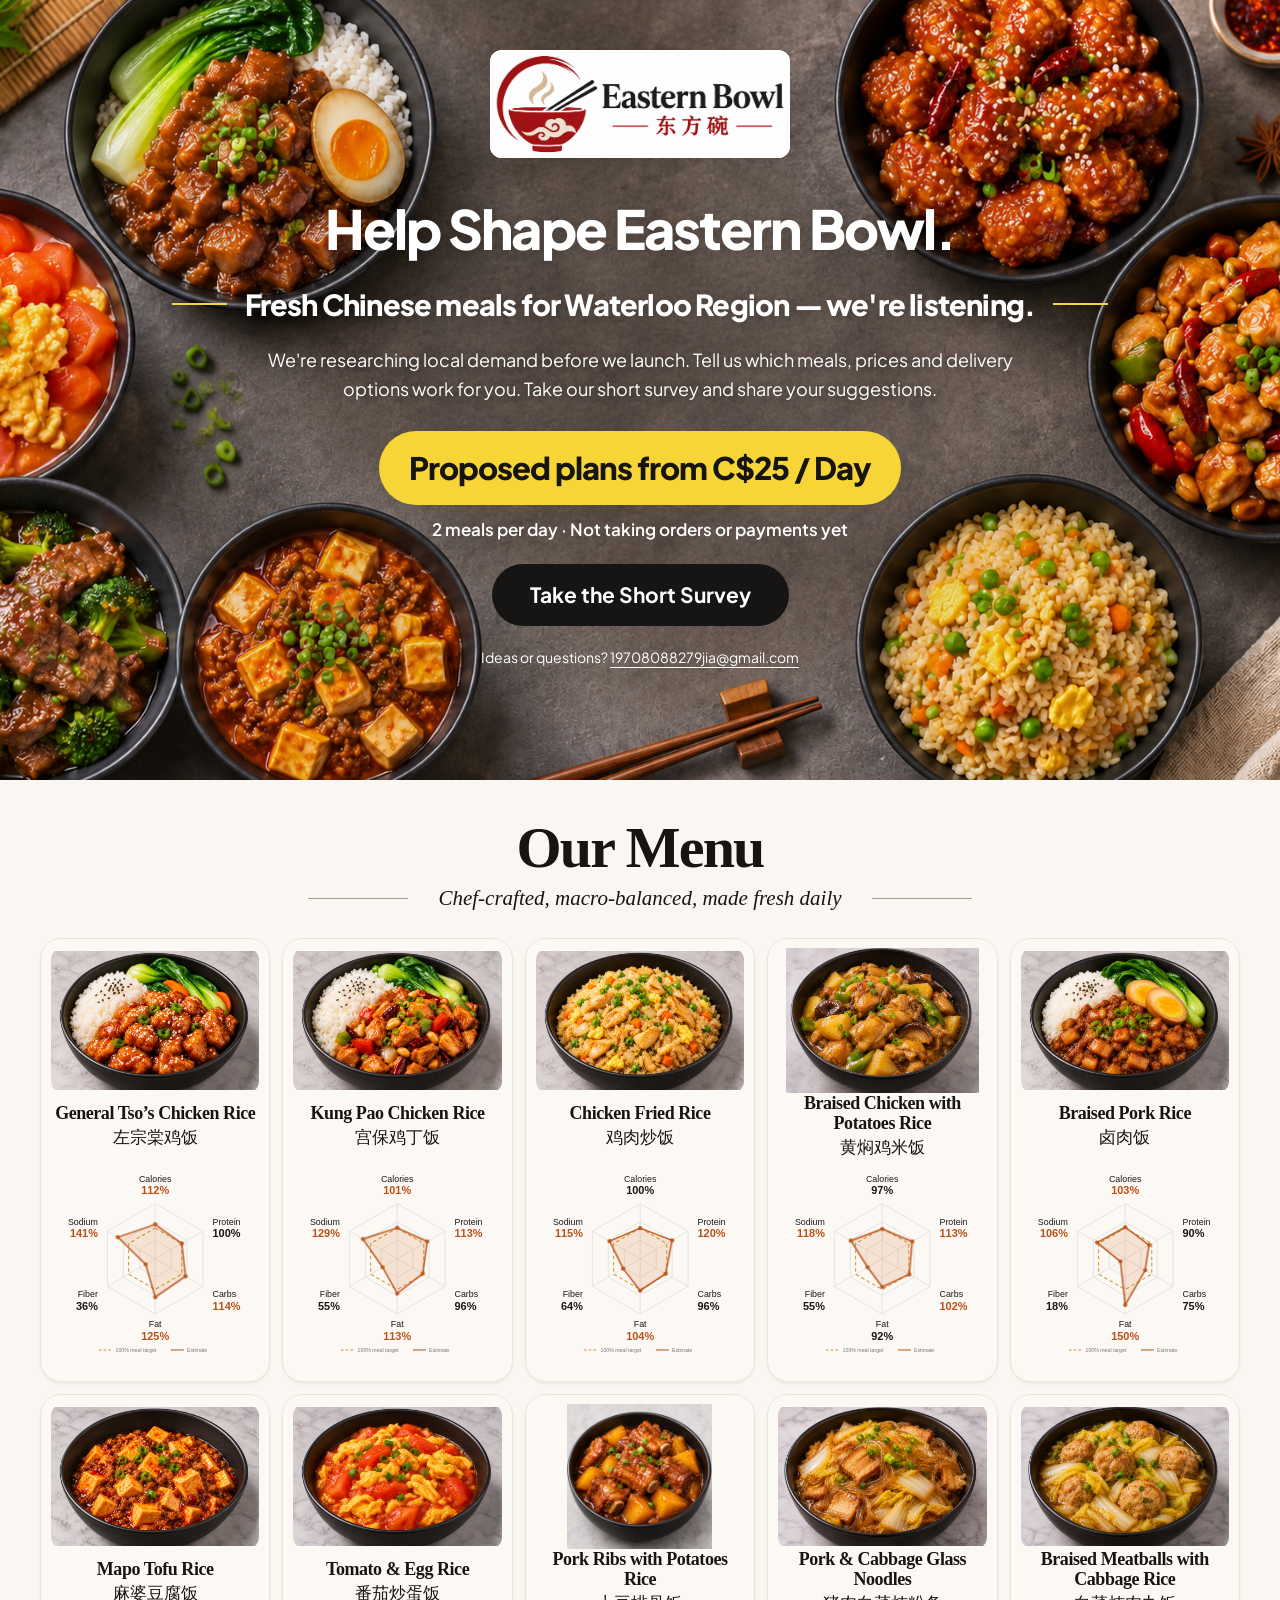
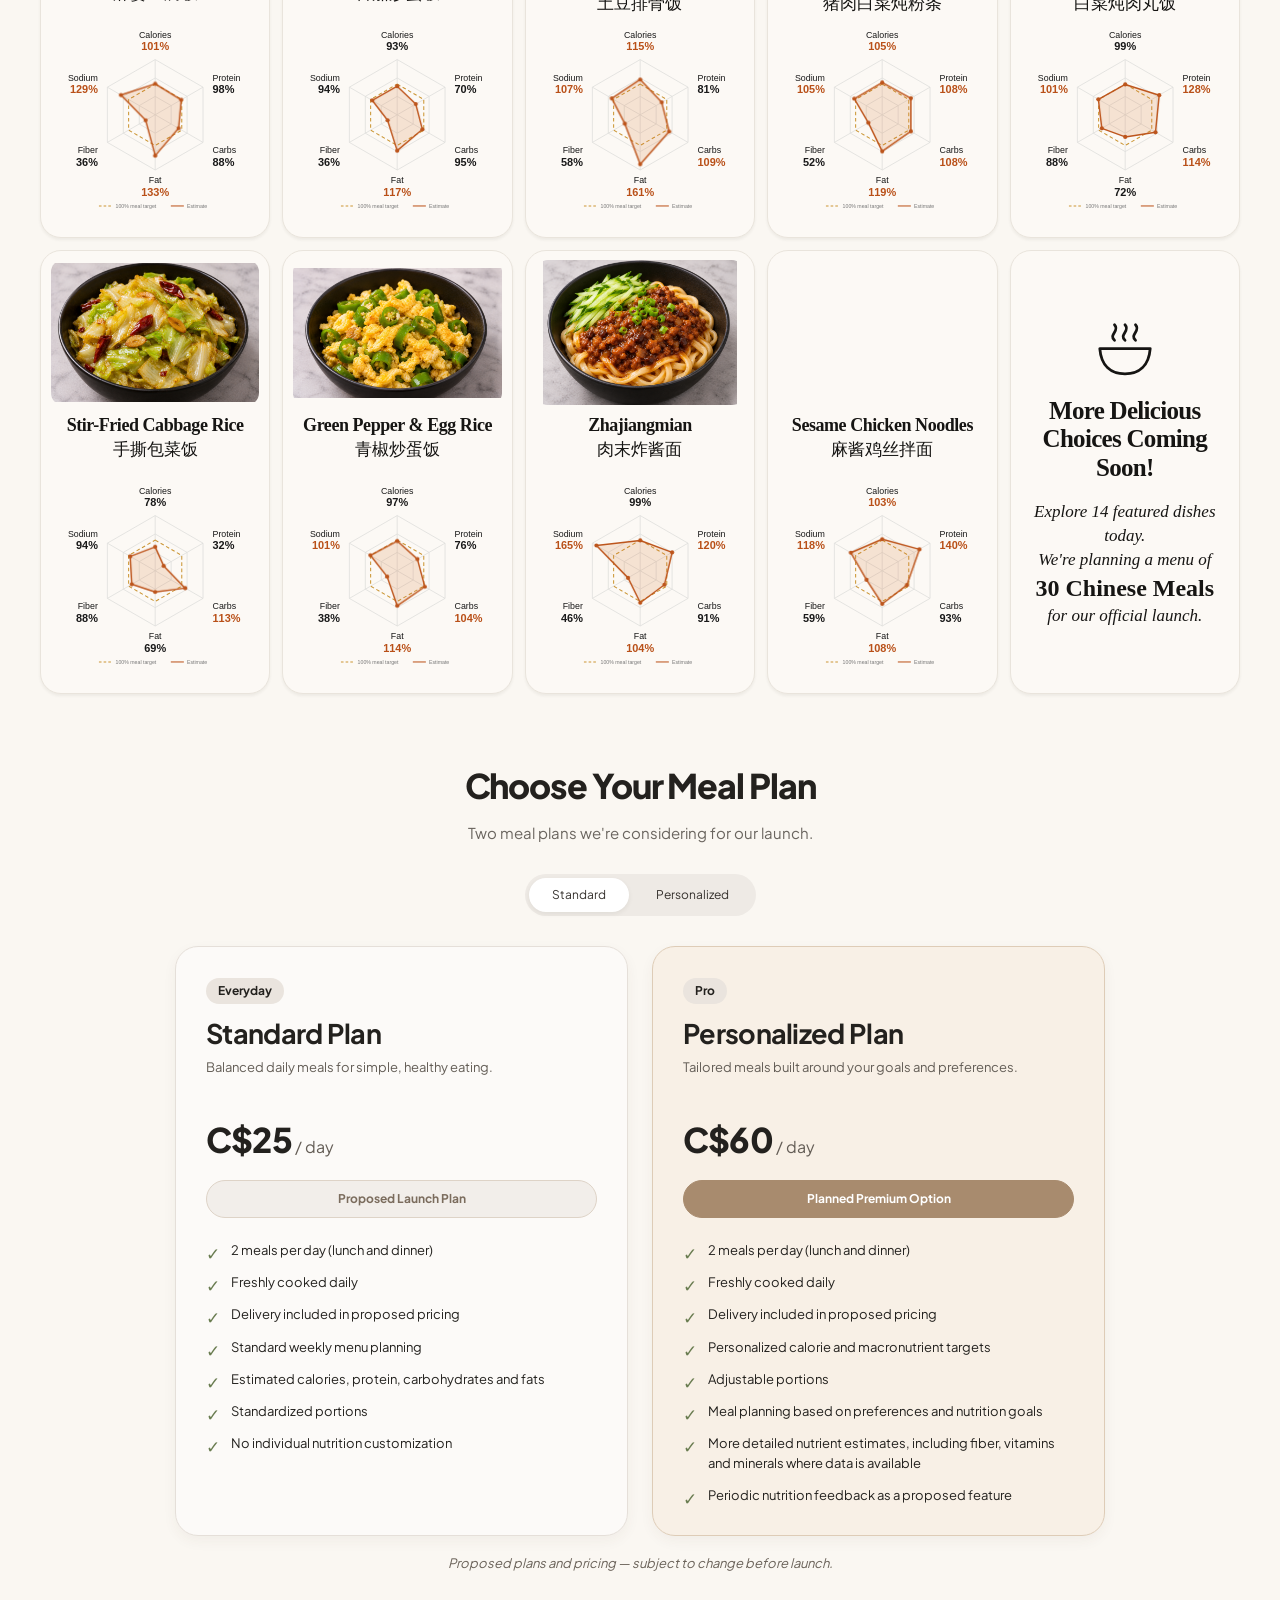
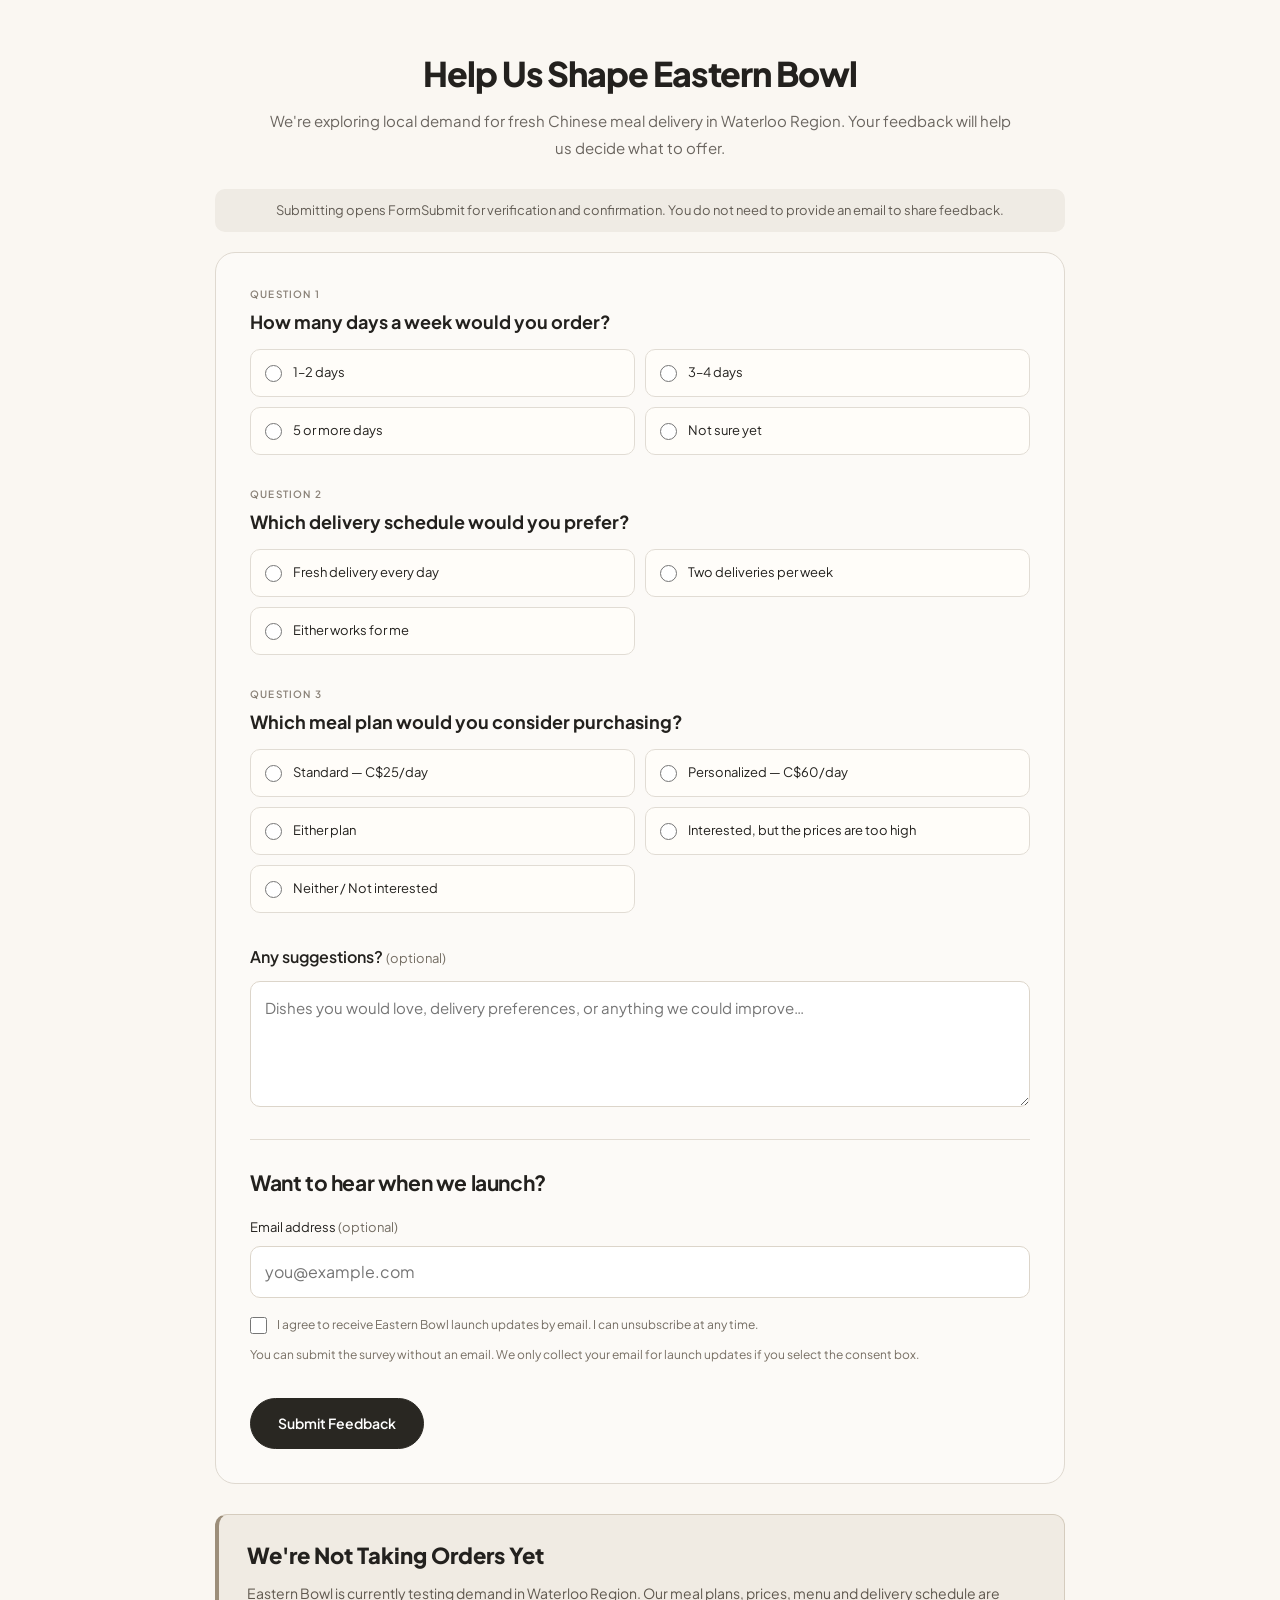
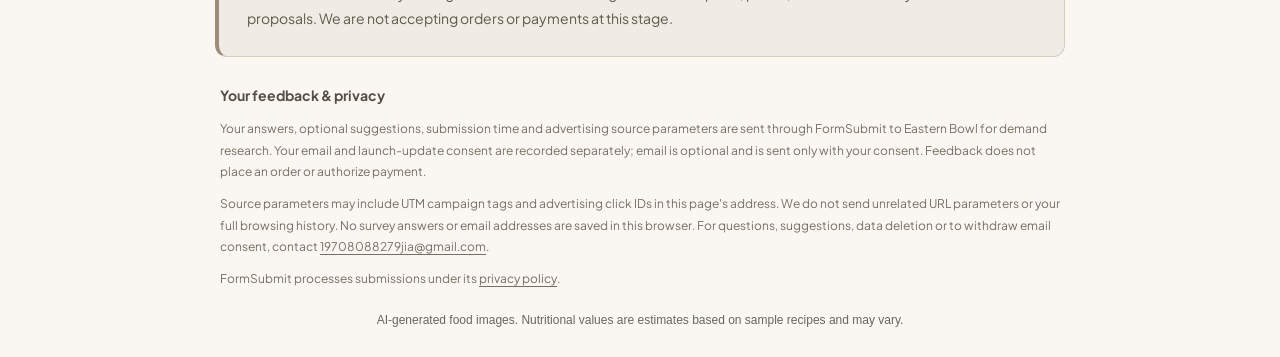
==== index.html @ ab541227 "Publish Eastern Bowl market research website" ====
<!doctype html>
<html lang="en"><head><meta charset="UTF-8"><meta name="viewport" content="width=device-width,initial-scale=1"><meta name="theme-color" content="#faf7f2"><meta name="description" content="Explore 14 Eastern Bowl Chinese dishes with original six-dimensional nutrition charts."><title>Our Menu | Eastern Bowl 东方碗</title><link rel="stylesheet" href="styles.css"><link rel="stylesheet" href="menu-page.css"><link rel="stylesheet" href="hero-menu.css"><script src="site-config.js" defer></script><script src="hero-menu.js" defer></script><script src="menu-page.js" defer></script><link rel="stylesheet" href="launch-survey.css"><script src="feedback-config.js" defer></script><script src="launch-survey.js" defer></script></head>
<body><section class="hero" id="home"><img id="hero-photo" class="hero-photo" src="assets/reference/eastern-bowl-hero.png" alt="Chinese dishes arranged around a stone tabletop" fetchpriority="high"><div class="hero-shade"></div><div class="hero-content"><div class="hero-logo"><img data-logo src="assets/reference/eastern-bowl-logo-original.png" alt="Eastern Bowl · 东方碗"></div><h1 data-hero-copy="title">Help Shape Eastern Bowl.</h1><p class="hero-subtitle" data-hero-copy="subtitle">Fresh Chinese meals for Waterloo Region — we're listening.</p><p class="hero-description" data-hero-copy="description">We're researching local demand before we launch. Tell us which meals, prices and delivery options work for you. Take our short survey and share your suggestions.</p><div class="hero-offer"><p class="hero-price" data-hero-copy="price">Proposed plans from C$25 / Day</p><p class="hero-delivery" data-hero-copy="delivery">2 meals per day · Not taking orders or payments yet</p></div><button class="button hero-button" type="button" id="join-waitlist" data-hero-copy="cta">Take the Short Survey</button><p class="hero-contact">Ideas or questions? <a href="mailto:19708088279jia@gmail.com">19708088279jia@gmail.com</a></p></div></section><main class="menu-page" id="menu"><header class="menu-heading"><h1>Our Menu</h1><p><span>Chef-crafted, macro-balanced, made fresh daily</span></p></header><section class="dish-grid" aria-label="Eastern Bowl featured dishes">
<article class="dish-card" aria-labelledby="dish-01" data-dish="01">
 <div class="food-frame"><img class="food-image" src="assets/menu/01/food.png" width="1536" height="1024" alt="左宗棠鸡饭 / General Tso’s Chicken Rice" decoding="async"></div>
 <header class="dish-title"><h2 id="dish-01">General Tso’s Chicken Rice</h2><p lang="zh-CN">左宗棠鸡饭</p></header>
 <a class="radar-frame" href="assets/menu/01/radar.png" target="_blank" rel="noopener" aria-label="View full-size nutrition chart for General Tso’s Chicken Rice"><svg class="nutrition-radar" viewBox="0 0 400 350" role="img" aria-labelledby="radar-title-01" data-values="112,100,114,125,36,141"><title id="radar-title-01">General Tso’s Chicken Rice: Calories 112%, Protein 100%, Carbs 114%, Fat 125%, Fiber 36%, Sodium 141%. Percent of single-meal target; outer grid 180%. Sodium target is an upper limit. Open original PNG for source details.</title><g class="radar-grid" fill="none" stroke="#dededc" stroke-width="1.5"><polygon points="200.000,129.667 230.600,147.333 230.600,182.667 200.000,200.333 169.400,182.667 169.400,147.333"/><polygon points="200.000,94.333 261.199,129.667 261.199,200.333 200.000,235.667 138.801,200.333 138.801,129.667"/><polygon points="200.000,59.000 291.799,112.000 291.799,218.000 200.000,271.000 108.201,218.000 108.201,112.000"/><path d="M 200 165 L 200.000 59.000"/><path d="M 200 165 L 291.799 112.000"/><path d="M 200 165 L 291.799 218.000"/><path d="M 200 165 L 200.000 271.000"/><path d="M 200 165 L 108.201 218.000"/><path d="M 200 165 L 108.201 112.000"/></g><polygon class="radar-target" points="200.000,106.111 250.999,135.556 250.999,194.444 200.000,223.889 149.001,194.444 149.001,135.556" fill="none" stroke="#cb9635" stroke-width="2" stroke-dasharray="7 5"/><g class="radar-data"><polygon points="200.000,99.044 250.999,135.556 258.139,198.567 200.000,238.611 181.640,175.600 128.091,123.483" fill="#d77b39" fill-opacity=".18" stroke="#bd551c" stroke-width="2.8" stroke-linejoin="round"/><circle cx="200.000" cy="99.044" r="4" fill="#bd551c"/><circle cx="250.999" cy="135.556" r="4" fill="#bd551c"/><circle cx="258.139" cy="198.567" r="4" fill="#bd551c"/><circle cx="200.000" cy="238.611" r="4" fill="#bd551c"/><circle cx="181.640" cy="175.600" r="4" fill="#bd551c"/><circle cx="128.091" cy="123.483" r="4" fill="#bd551c"/></g><g class="radar-labels" fill="#191919" font-family="Arial,sans-serif"><text x="200" y="17" text-anchor="middle" font-size="17">Calories</text><text x="200" y="41" text-anchor="middle" font-size="21" font-weight="700" fill="#b95018">112%</text><text x="310" y="100" text-anchor="start" font-size="17">Protein</text><text x="310" y="124" text-anchor="start" font-size="21" font-weight="700" fill="#191919">100%</text><text x="310" y="239" text-anchor="start" font-size="17">Carbs</text><text x="310" y="263" text-anchor="start" font-size="21" font-weight="700" fill="#b95018">114%</text><text x="200" y="296" text-anchor="middle" font-size="17">Fat</text><text x="200" y="320" text-anchor="middle" font-size="21" font-weight="700" fill="#b95018">125%</text><text x="90" y="239" text-anchor="end" font-size="17">Fiber</text><text x="90" y="263" text-anchor="end" font-size="21" font-weight="700" fill="#191919">36%</text><text x="90" y="100" text-anchor="end" font-size="17">Sodium</text><text x="90" y="124" text-anchor="end" font-size="21" font-weight="700" fill="#b95018">141%</text></g><g class="radar-legend" font-family="Arial,sans-serif" font-size="10" fill="#777"><path d="M 92 340 H 118" stroke="#cb9635" stroke-width="2" stroke-dasharray="5 4"/><text x="124" y="343">100% meal target</text><path d="M 230 340 H 255" stroke="#bd551c" stroke-width="2"/><text x="261" y="343">Estimate</text></g></svg></a>
</article>
<article class="dish-card" aria-labelledby="dish-02" data-dish="02">
 <div class="food-frame"><img class="food-image" src="assets/menu/02/food.png" width="1536" height="1024" alt="宫保鸡丁饭 / Kung Pao Chicken Rice" decoding="async"></div>
 <header class="dish-title"><h2 id="dish-02">Kung Pao Chicken Rice</h2><p lang="zh-CN">宫保鸡丁饭</p></header>
 <a class="radar-frame" href="assets/menu/02/radar.png" target="_blank" rel="noopener" aria-label="View full-size nutrition chart for Kung Pao Chicken Rice"><svg class="nutrition-radar" viewBox="0 0 400 350" role="img" aria-labelledby="radar-title-02" data-values="101,113,96,113,55,129"><title id="radar-title-02">Kung Pao Chicken Rice: Calories 101%, Protein 113%, Carbs 96%, Fat 113%, Fiber 55%, Sodium 129%. Percent of single-meal target; outer grid 180%. Sodium target is an upper limit. Open original PNG for source details.</title><g class="radar-grid" fill="none" stroke="#dededc" stroke-width="1.5"><polygon points="200.000,129.667 230.600,147.333 230.600,182.667 200.000,200.333 169.400,182.667 169.400,147.333"/><polygon points="200.000,94.333 261.199,129.667 261.199,200.333 200.000,235.667 138.801,200.333 138.801,129.667"/><polygon points="200.000,59.000 291.799,112.000 291.799,218.000 200.000,271.000 108.201,218.000 108.201,112.000"/><path d="M 200 165 L 200.000 59.000"/><path d="M 200 165 L 291.799 112.000"/><path d="M 200 165 L 291.799 218.000"/><path d="M 200 165 L 200.000 271.000"/><path d="M 200 165 L 108.201 218.000"/><path d="M 200 165 L 108.201 112.000"/></g><polygon class="radar-target" points="200.000,106.111 250.999,135.556 250.999,194.444 200.000,223.889 149.001,194.444 149.001,135.556" fill="none" stroke="#cb9635" stroke-width="2" stroke-dasharray="7 5"/><g class="radar-data"><polygon points="200.000,105.522 257.629,131.728 248.959,193.267 200.000,231.544 171.950,181.194 134.211,127.017" fill="#d77b39" fill-opacity=".18" stroke="#bd551c" stroke-width="2.8" stroke-linejoin="round"/><circle cx="200.000" cy="105.522" r="4" fill="#bd551c"/><circle cx="257.629" cy="131.728" r="4" fill="#bd551c"/><circle cx="248.959" cy="193.267" r="4" fill="#bd551c"/><circle cx="200.000" cy="231.544" r="4" fill="#bd551c"/><circle cx="171.950" cy="181.194" r="4" fill="#bd551c"/><circle cx="134.211" cy="127.017" r="4" fill="#bd551c"/></g><g class="radar-labels" fill="#191919" font-family="Arial,sans-serif"><text x="200" y="17" text-anchor="middle" font-size="17">Calories</text><text x="200" y="41" text-anchor="middle" font-size="21" font-weight="700" fill="#b95018">101%</text><text x="310" y="100" text-anchor="start" font-size="17">Protein</text><text x="310" y="124" text-anchor="start" font-size="21" font-weight="700" fill="#b95018">113%</text><text x="310" y="239" text-anchor="start" font-size="17">Carbs</text><text x="310" y="263" text-anchor="start" font-size="21" font-weight="700" fill="#191919">96%</text><text x="200" y="296" text-anchor="middle" font-size="17">Fat</text><text x="200" y="320" text-anchor="middle" font-size="21" font-weight="700" fill="#b95018">113%</text><text x="90" y="239" text-anchor="end" font-size="17">Fiber</text><text x="90" y="263" text-anchor="end" font-size="21" font-weight="700" fill="#191919">55%</text><text x="90" y="100" text-anchor="end" font-size="17">Sodium</text><text x="90" y="124" text-anchor="end" font-size="21" font-weight="700" fill="#b95018">129%</text></g><g class="radar-legend" font-family="Arial,sans-serif" font-size="10" fill="#777"><path d="M 92 340 H 118" stroke="#cb9635" stroke-width="2" stroke-dasharray="5 4"/><text x="124" y="343">100% meal target</text><path d="M 230 340 H 255" stroke="#bd551c" stroke-width="2"/><text x="261" y="343">Estimate</text></g></svg></a>
</article>
<article class="dish-card" aria-labelledby="dish-03" data-dish="03">
 <div class="food-frame"><img class="food-image" src="assets/menu/03/food.png" width="1536" height="1024" alt="鸡肉炒饭 / Chicken Fried Rice" decoding="async"></div>
 <header class="dish-title"><h2 id="dish-03">Chicken Fried Rice</h2><p lang="zh-CN">鸡肉炒饭</p></header>
 <a class="radar-frame" href="assets/menu/03/radar.png" target="_blank" rel="noopener" aria-label="View full-size nutrition chart for Chicken Fried Rice"><svg class="nutrition-radar" viewBox="0 0 400 350" role="img" aria-labelledby="radar-title-03" data-values="100,120,96,104,64,115"><title id="radar-title-03">Chicken Fried Rice: Calories 100%, Protein 120%, Carbs 96%, Fat 104%, Fiber 64%, Sodium 115%. Percent of single-meal target; outer grid 180%. Sodium target is an upper limit. Open original PNG for source details.</title><g class="radar-grid" fill="none" stroke="#dededc" stroke-width="1.5"><polygon points="200.000,129.667 230.600,147.333 230.600,182.667 200.000,200.333 169.400,182.667 169.400,147.333"/><polygon points="200.000,94.333 261.199,129.667 261.199,200.333 200.000,235.667 138.801,200.333 138.801,129.667"/><polygon points="200.000,59.000 291.799,112.000 291.799,218.000 200.000,271.000 108.201,218.000 108.201,112.000"/><path d="M 200 165 L 200.000 59.000"/><path d="M 200 165 L 291.799 112.000"/><path d="M 200 165 L 291.799 218.000"/><path d="M 200 165 L 200.000 271.000"/><path d="M 200 165 L 108.201 218.000"/><path d="M 200 165 L 108.201 112.000"/></g><polygon class="radar-target" points="200.000,106.111 250.999,135.556 250.999,194.444 200.000,223.889 149.001,194.444 149.001,135.556" fill="none" stroke="#cb9635" stroke-width="2" stroke-dasharray="7 5"/><g class="radar-data"><polygon points="200.000,106.111 261.199,129.667 248.959,193.267 200.000,226.244 167.360,183.844 141.351,131.139" fill="#d77b39" fill-opacity=".18" stroke="#bd551c" stroke-width="2.8" stroke-linejoin="round"/><circle cx="200.000" cy="106.111" r="4" fill="#bd551c"/><circle cx="261.199" cy="129.667" r="4" fill="#bd551c"/><circle cx="248.959" cy="193.267" r="4" fill="#bd551c"/><circle cx="200.000" cy="226.244" r="4" fill="#bd551c"/><circle cx="167.360" cy="183.844" r="4" fill="#bd551c"/><circle cx="141.351" cy="131.139" r="4" fill="#bd551c"/></g><g class="radar-labels" fill="#191919" font-family="Arial,sans-serif"><text x="200" y="17" text-anchor="middle" font-size="17">Calories</text><text x="200" y="41" text-anchor="middle" font-size="21" font-weight="700" fill="#191919">100%</text><text x="310" y="100" text-anchor="start" font-size="17">Protein</text><text x="310" y="124" text-anchor="start" font-size="21" font-weight="700" fill="#b95018">120%</text><text x="310" y="239" text-anchor="start" font-size="17">Carbs</text><text x="310" y="263" text-anchor="start" font-size="21" font-weight="700" fill="#191919">96%</text><text x="200" y="296" text-anchor="middle" font-size="17">Fat</text><text x="200" y="320" text-anchor="middle" font-size="21" font-weight="700" fill="#b95018">104%</text><text x="90" y="239" text-anchor="end" font-size="17">Fiber</text><text x="90" y="263" text-anchor="end" font-size="21" font-weight="700" fill="#191919">64%</text><text x="90" y="100" text-anchor="end" font-size="17">Sodium</text><text x="90" y="124" text-anchor="end" font-size="21" font-weight="700" fill="#b95018">115%</text></g><g class="radar-legend" font-family="Arial,sans-serif" font-size="10" fill="#777"><path d="M 92 340 H 118" stroke="#cb9635" stroke-width="2" stroke-dasharray="5 4"/><text x="124" y="343">100% meal target</text><path d="M 230 340 H 255" stroke="#bd551c" stroke-width="2"/><text x="261" y="343">Estimate</text></g></svg></a>
</article>
<article class="dish-card" aria-labelledby="dish-04" data-dish="04">
 <div class="food-frame"><img class="food-image" src="assets/menu/04/food.png" width="1448" height="1086" alt="黄焖鸡米饭 / Braised Chicken with Potatoes Rice" decoding="async"></div>
 <header class="dish-title"><h2 id="dish-04">Braised Chicken with Potatoes Rice</h2><p lang="zh-CN">黄焖鸡米饭</p></header>
 <a class="radar-frame" href="assets/menu/04/radar.png" target="_blank" rel="noopener" aria-label="View full-size nutrition chart for Braised Chicken with Potatoes Rice"><svg class="nutrition-radar" viewBox="0 0 400 350" role="img" aria-labelledby="radar-title-04" data-values="97,113,102,92,55,118"><title id="radar-title-04">Braised Chicken with Potatoes Rice: Calories 97%, Protein 113%, Carbs 102%, Fat 92%, Fiber 55%, Sodium 118%. Percent of single-meal target; outer grid 180%. Sodium target is an upper limit. Open original PNG for source details.</title><g class="radar-grid" fill="none" stroke="#dededc" stroke-width="1.5"><polygon points="200.000,129.667 230.600,147.333 230.600,182.667 200.000,200.333 169.400,182.667 169.400,147.333"/><polygon points="200.000,94.333 261.199,129.667 261.199,200.333 200.000,235.667 138.801,200.333 138.801,129.667"/><polygon points="200.000,59.000 291.799,112.000 291.799,218.000 200.000,271.000 108.201,218.000 108.201,112.000"/><path d="M 200 165 L 200.000 59.000"/><path d="M 200 165 L 291.799 112.000"/><path d="M 200 165 L 291.799 218.000"/><path d="M 200 165 L 200.000 271.000"/><path d="M 200 165 L 108.201 218.000"/><path d="M 200 165 L 108.201 112.000"/></g><polygon class="radar-target" points="200.000,106.111 250.999,135.556 250.999,194.444 200.000,223.889 149.001,194.444 149.001,135.556" fill="none" stroke="#cb9635" stroke-width="2" stroke-dasharray="7 5"/><g class="radar-data"><polygon points="200.000,107.878 257.629,131.728 252.019,195.033 200.000,219.178 171.950,181.194 139.821,130.256" fill="#d77b39" fill-opacity=".18" stroke="#bd551c" stroke-width="2.8" stroke-linejoin="round"/><circle cx="200.000" cy="107.878" r="4" fill="#bd551c"/><circle cx="257.629" cy="131.728" r="4" fill="#bd551c"/><circle cx="252.019" cy="195.033" r="4" fill="#bd551c"/><circle cx="200.000" cy="219.178" r="4" fill="#bd551c"/><circle cx="171.950" cy="181.194" r="4" fill="#bd551c"/><circle cx="139.821" cy="130.256" r="4" fill="#bd551c"/></g><g class="radar-labels" fill="#191919" font-family="Arial,sans-serif"><text x="200" y="17" text-anchor="middle" font-size="17">Calories</text><text x="200" y="41" text-anchor="middle" font-size="21" font-weight="700" fill="#191919">97%</text><text x="310" y="100" text-anchor="start" font-size="17">Protein</text><text x="310" y="124" text-anchor="start" font-size="21" font-weight="700" fill="#b95018">113%</text><text x="310" y="239" text-anchor="start" font-size="17">Carbs</text><text x="310" y="263" text-anchor="start" font-size="21" font-weight="700" fill="#b95018">102%</text><text x="200" y="296" text-anchor="middle" font-size="17">Fat</text><text x="200" y="320" text-anchor="middle" font-size="21" font-weight="700" fill="#191919">92%</text><text x="90" y="239" text-anchor="end" font-size="17">Fiber</text><text x="90" y="263" text-anchor="end" font-size="21" font-weight="700" fill="#191919">55%</text><text x="90" y="100" text-anchor="end" font-size="17">Sodium</text><text x="90" y="124" text-anchor="end" font-size="21" font-weight="700" fill="#b95018">118%</text></g><g class="radar-legend" font-family="Arial,sans-serif" font-size="10" fill="#777"><path d="M 92 340 H 118" stroke="#cb9635" stroke-width="2" stroke-dasharray="5 4"/><text x="124" y="343">100% meal target</text><path d="M 230 340 H 255" stroke="#bd551c" stroke-width="2"/><text x="261" y="343">Estimate</text></g></svg></a>
</article>
<article class="dish-card" aria-labelledby="dish-05" data-dish="05">
 <div class="food-frame"><img class="food-image" src="assets/menu/05/food.png" width="1536" height="1024" alt="卤肉饭 / Braised Pork Rice" decoding="async"></div>
 <header class="dish-title"><h2 id="dish-05">Braised Pork Rice</h2><p lang="zh-CN">卤肉饭</p></header>
 <a class="radar-frame" href="assets/menu/05/radar.png" target="_blank" rel="noopener" aria-label="View full-size nutrition chart for Braised Pork Rice"><svg class="nutrition-radar" viewBox="0 0 400 350" role="img" aria-labelledby="radar-title-05" data-values="103,90,75,150,18,106"><title id="radar-title-05">Braised Pork Rice: Calories 103%, Protein 90%, Carbs 75%, Fat 150%, Fiber 18%, Sodium 106%. Percent of single-meal target; outer grid 180%. Sodium target is an upper limit. Open original PNG for source details.</title><g class="radar-grid" fill="none" stroke="#dededc" stroke-width="1.5"><polygon points="200.000,129.667 230.600,147.333 230.600,182.667 200.000,200.333 169.400,182.667 169.400,147.333"/><polygon points="200.000,94.333 261.199,129.667 261.199,200.333 200.000,235.667 138.801,200.333 138.801,129.667"/><polygon points="200.000,59.000 291.799,112.000 291.799,218.000 200.000,271.000 108.201,218.000 108.201,112.000"/><path d="M 200 165 L 200.000 59.000"/><path d="M 200 165 L 291.799 112.000"/><path d="M 200 165 L 291.799 218.000"/><path d="M 200 165 L 200.000 271.000"/><path d="M 200 165 L 108.201 218.000"/><path d="M 200 165 L 108.201 112.000"/></g><polygon class="radar-target" points="200.000,106.111 250.999,135.556 250.999,194.444 200.000,223.889 149.001,194.444 149.001,135.556" fill="none" stroke="#cb9635" stroke-width="2" stroke-dasharray="7 5"/><g class="radar-data"><polygon points="200.000,104.344 245.899,138.500 238.249,187.083 200.000,253.333 190.820,170.300 145.941,133.789" fill="#d77b39" fill-opacity=".18" stroke="#bd551c" stroke-width="2.8" stroke-linejoin="round"/><circle cx="200.000" cy="104.344" r="4" fill="#bd551c"/><circle cx="245.899" cy="138.500" r="4" fill="#bd551c"/><circle cx="238.249" cy="187.083" r="4" fill="#bd551c"/><circle cx="200.000" cy="253.333" r="4" fill="#bd551c"/><circle cx="190.820" cy="170.300" r="4" fill="#bd551c"/><circle cx="145.941" cy="133.789" r="4" fill="#bd551c"/></g><g class="radar-labels" fill="#191919" font-family="Arial,sans-serif"><text x="200" y="17" text-anchor="middle" font-size="17">Calories</text><text x="200" y="41" text-anchor="middle" font-size="21" font-weight="700" fill="#b95018">103%</text><text x="310" y="100" text-anchor="start" font-size="17">Protein</text><text x="310" y="124" text-anchor="start" font-size="21" font-weight="700" fill="#191919">90%</text><text x="310" y="239" text-anchor="start" font-size="17">Carbs</text><text x="310" y="263" text-anchor="start" font-size="21" font-weight="700" fill="#191919">75%</text><text x="200" y="296" text-anchor="middle" font-size="17">Fat</text><text x="200" y="320" text-anchor="middle" font-size="21" font-weight="700" fill="#b95018">150%</text><text x="90" y="239" text-anchor="end" font-size="17">Fiber</text><text x="90" y="263" text-anchor="end" font-size="21" font-weight="700" fill="#191919">18%</text><text x="90" y="100" text-anchor="end" font-size="17">Sodium</text><text x="90" y="124" text-anchor="end" font-size="21" font-weight="700" fill="#b95018">106%</text></g><g class="radar-legend" font-family="Arial,sans-serif" font-size="10" fill="#777"><path d="M 92 340 H 118" stroke="#cb9635" stroke-width="2" stroke-dasharray="5 4"/><text x="124" y="343">100% meal target</text><path d="M 230 340 H 255" stroke="#bd551c" stroke-width="2"/><text x="261" y="343">Estimate</text></g></svg></a>
</article>
<article class="dish-card" aria-labelledby="dish-06" data-dish="06">
 <div class="food-frame"><img class="food-image" src="assets/menu/06/food.png" width="1535" height="1024" alt="麻婆豆腐饭 / Mapo Tofu Rice" decoding="async"></div>
 <header class="dish-title"><h2 id="dish-06">Mapo Tofu Rice</h2><p lang="zh-CN">麻婆豆腐饭</p></header>
 <a class="radar-frame" href="assets/menu/06/radar.png" target="_blank" rel="noopener" aria-label="View full-size nutrition chart for Mapo Tofu Rice"><svg class="nutrition-radar" viewBox="0 0 400 350" role="img" aria-labelledby="radar-title-06" data-values="101,98,88,133,36,129"><title id="radar-title-06">Mapo Tofu Rice: Calories 101%, Protein 98%, Carbs 88%, Fat 133%, Fiber 36%, Sodium 129%. Percent of single-meal target; outer grid 180%. Sodium target is an upper limit. Open original PNG for source details.</title><g class="radar-grid" fill="none" stroke="#dededc" stroke-width="1.5"><polygon points="200.000,129.667 230.600,147.333 230.600,182.667 200.000,200.333 169.400,182.667 169.400,147.333"/><polygon points="200.000,94.333 261.199,129.667 261.199,200.333 200.000,235.667 138.801,200.333 138.801,129.667"/><polygon points="200.000,59.000 291.799,112.000 291.799,218.000 200.000,271.000 108.201,218.000 108.201,112.000"/><path d="M 200 165 L 200.000 59.000"/><path d="M 200 165 L 291.799 112.000"/><path d="M 200 165 L 291.799 218.000"/><path d="M 200 165 L 200.000 271.000"/><path d="M 200 165 L 108.201 218.000"/><path d="M 200 165 L 108.201 112.000"/></g><polygon class="radar-target" points="200.000,106.111 250.999,135.556 250.999,194.444 200.000,223.889 149.001,194.444 149.001,135.556" fill="none" stroke="#cb9635" stroke-width="2" stroke-dasharray="7 5"/><g class="radar-data"><polygon points="200.000,105.522 249.979,136.144 244.879,190.911 200.000,243.322 181.640,175.600 134.211,127.017" fill="#d77b39" fill-opacity=".18" stroke="#bd551c" stroke-width="2.8" stroke-linejoin="round"/><circle cx="200.000" cy="105.522" r="4" fill="#bd551c"/><circle cx="249.979" cy="136.144" r="4" fill="#bd551c"/><circle cx="244.879" cy="190.911" r="4" fill="#bd551c"/><circle cx="200.000" cy="243.322" r="4" fill="#bd551c"/><circle cx="181.640" cy="175.600" r="4" fill="#bd551c"/><circle cx="134.211" cy="127.017" r="4" fill="#bd551c"/></g><g class="radar-labels" fill="#191919" font-family="Arial,sans-serif"><text x="200" y="17" text-anchor="middle" font-size="17">Calories</text><text x="200" y="41" text-anchor="middle" font-size="21" font-weight="700" fill="#b95018">101%</text><text x="310" y="100" text-anchor="start" font-size="17">Protein</text><text x="310" y="124" text-anchor="start" font-size="21" font-weight="700" fill="#191919">98%</text><text x="310" y="239" text-anchor="start" font-size="17">Carbs</text><text x="310" y="263" text-anchor="start" font-size="21" font-weight="700" fill="#191919">88%</text><text x="200" y="296" text-anchor="middle" font-size="17">Fat</text><text x="200" y="320" text-anchor="middle" font-size="21" font-weight="700" fill="#b95018">133%</text><text x="90" y="239" text-anchor="end" font-size="17">Fiber</text><text x="90" y="263" text-anchor="end" font-size="21" font-weight="700" fill="#191919">36%</text><text x="90" y="100" text-anchor="end" font-size="17">Sodium</text><text x="90" y="124" text-anchor="end" font-size="21" font-weight="700" fill="#b95018">129%</text></g><g class="radar-legend" font-family="Arial,sans-serif" font-size="10" fill="#777"><path d="M 92 340 H 118" stroke="#cb9635" stroke-width="2" stroke-dasharray="5 4"/><text x="124" y="343">100% meal target</text><path d="M 230 340 H 255" stroke="#bd551c" stroke-width="2"/><text x="261" y="343">Estimate</text></g></svg></a>
</article>
<article class="dish-card" aria-labelledby="dish-07" data-dish="07">
 <div class="food-frame"><img class="food-image" src="assets/menu/07/food.png" width="1536" height="1024" alt="番茄炒蛋饭 / Tomato &amp; Egg Rice" decoding="async"></div>
 <header class="dish-title"><h2 id="dish-07">Tomato &amp; Egg Rice</h2><p lang="zh-CN">番茄炒蛋饭</p></header>
 <a class="radar-frame" href="assets/menu/07/radar.png" target="_blank" rel="noopener" aria-label="View full-size nutrition chart for Tomato &amp; Egg Rice"><svg class="nutrition-radar" viewBox="0 0 400 350" role="img" aria-labelledby="radar-title-07" data-values="93,70,95,117,36,94"><title id="radar-title-07">Tomato &amp; Egg Rice: Calories 93%, Protein 70%, Carbs 95%, Fat 117%, Fiber 36%, Sodium 94%. Percent of single-meal target; outer grid 180%. Sodium target is an upper limit. Open original PNG for source details.</title><g class="radar-grid" fill="none" stroke="#dededc" stroke-width="1.5"><polygon points="200.000,129.667 230.600,147.333 230.600,182.667 200.000,200.333 169.400,182.667 169.400,147.333"/><polygon points="200.000,94.333 261.199,129.667 261.199,200.333 200.000,235.667 138.801,200.333 138.801,129.667"/><polygon points="200.000,59.000 291.799,112.000 291.799,218.000 200.000,271.000 108.201,218.000 108.201,112.000"/><path d="M 200 165 L 200.000 59.000"/><path d="M 200 165 L 291.799 112.000"/><path d="M 200 165 L 291.799 218.000"/><path d="M 200 165 L 200.000 271.000"/><path d="M 200 165 L 108.201 218.000"/><path d="M 200 165 L 108.201 112.000"/></g><polygon class="radar-target" points="200.000,106.111 250.999,135.556 250.999,194.444 200.000,223.889 149.001,194.444 149.001,135.556" fill="none" stroke="#cb9635" stroke-width="2" stroke-dasharray="7 5"/><g class="radar-data"><polygon points="200.000,110.233 235.699,144.389 248.449,192.972 200.000,233.900 181.640,175.600 152.061,137.322" fill="#d77b39" fill-opacity=".18" stroke="#bd551c" stroke-width="2.8" stroke-linejoin="round"/><circle cx="200.000" cy="110.233" r="4" fill="#bd551c"/><circle cx="235.699" cy="144.389" r="4" fill="#bd551c"/><circle cx="248.449" cy="192.972" r="4" fill="#bd551c"/><circle cx="200.000" cy="233.900" r="4" fill="#bd551c"/><circle cx="181.640" cy="175.600" r="4" fill="#bd551c"/><circle cx="152.061" cy="137.322" r="4" fill="#bd551c"/></g><g class="radar-labels" fill="#191919" font-family="Arial,sans-serif"><text x="200" y="17" text-anchor="middle" font-size="17">Calories</text><text x="200" y="41" text-anchor="middle" font-size="21" font-weight="700" fill="#191919">93%</text><text x="310" y="100" text-anchor="start" font-size="17">Protein</text><text x="310" y="124" text-anchor="start" font-size="21" font-weight="700" fill="#191919">70%</text><text x="310" y="239" text-anchor="start" font-size="17">Carbs</text><text x="310" y="263" text-anchor="start" font-size="21" font-weight="700" fill="#191919">95%</text><text x="200" y="296" text-anchor="middle" font-size="17">Fat</text><text x="200" y="320" text-anchor="middle" font-size="21" font-weight="700" fill="#b95018">117%</text><text x="90" y="239" text-anchor="end" font-size="17">Fiber</text><text x="90" y="263" text-anchor="end" font-size="21" font-weight="700" fill="#191919">36%</text><text x="90" y="100" text-anchor="end" font-size="17">Sodium</text><text x="90" y="124" text-anchor="end" font-size="21" font-weight="700" fill="#191919">94%</text></g><g class="radar-legend" font-family="Arial,sans-serif" font-size="10" fill="#777"><path d="M 92 340 H 118" stroke="#cb9635" stroke-width="2" stroke-dasharray="5 4"/><text x="124" y="343">100% meal target</text><path d="M 230 340 H 255" stroke="#bd551c" stroke-width="2"/><text x="261" y="343">Estimate</text></g></svg></a>
</article>
<article class="dish-card" aria-labelledby="dish-08" data-dish="08">
 <div class="food-frame"><img class="food-image" src="assets/menu/08/food.png" width="1254" height="1254" alt="土豆排骨饭 / Pork Ribs with Potatoes Rice" decoding="async"></div>
 <header class="dish-title"><h2 id="dish-08">Pork Ribs with Potatoes Rice</h2><p lang="zh-CN">土豆排骨饭</p></header>
 <a class="radar-frame" href="assets/menu/08/radar.png" target="_blank" rel="noopener" aria-label="View full-size nutrition chart for Pork Ribs with Potatoes Rice"><svg class="nutrition-radar" viewBox="0 0 400 350" role="img" aria-labelledby="radar-title-08" data-values="115,81,109,161,58,107"><title id="radar-title-08">Pork Ribs with Potatoes Rice: Calories 115%, Protein 81%, Carbs 109%, Fat 161%, Fiber 58%, Sodium 107%. Percent of single-meal target; outer grid 180%. Sodium target is an upper limit. Open original PNG for source details.</title><g class="radar-grid" fill="none" stroke="#dededc" stroke-width="1.5"><polygon points="200.000,129.667 230.600,147.333 230.600,182.667 200.000,200.333 169.400,182.667 169.400,147.333"/><polygon points="200.000,94.333 261.199,129.667 261.199,200.333 200.000,235.667 138.801,200.333 138.801,129.667"/><polygon points="200.000,59.000 291.799,112.000 291.799,218.000 200.000,271.000 108.201,218.000 108.201,112.000"/><path d="M 200 165 L 200.000 59.000"/><path d="M 200 165 L 291.799 112.000"/><path d="M 200 165 L 291.799 218.000"/><path d="M 200 165 L 200.000 271.000"/><path d="M 200 165 L 108.201 218.000"/><path d="M 200 165 L 108.201 112.000"/></g><polygon class="radar-target" points="200.000,106.111 250.999,135.556 250.999,194.444 200.000,223.889 149.001,194.444 149.001,135.556" fill="none" stroke="#cb9635" stroke-width="2" stroke-dasharray="7 5"/><g class="radar-data"><polygon points="200.000,97.278 241.309,141.150 255.589,197.094 200.000,259.811 170.420,182.078 145.431,133.494" fill="#d77b39" fill-opacity=".18" stroke="#bd551c" stroke-width="2.8" stroke-linejoin="round"/><circle cx="200.000" cy="97.278" r="4" fill="#bd551c"/><circle cx="241.309" cy="141.150" r="4" fill="#bd551c"/><circle cx="255.589" cy="197.094" r="4" fill="#bd551c"/><circle cx="200.000" cy="259.811" r="4" fill="#bd551c"/><circle cx="170.420" cy="182.078" r="4" fill="#bd551c"/><circle cx="145.431" cy="133.494" r="4" fill="#bd551c"/></g><g class="radar-labels" fill="#191919" font-family="Arial,sans-serif"><text x="200" y="17" text-anchor="middle" font-size="17">Calories</text><text x="200" y="41" text-anchor="middle" font-size="21" font-weight="700" fill="#b95018">115%</text><text x="310" y="100" text-anchor="start" font-size="17">Protein</text><text x="310" y="124" text-anchor="start" font-size="21" font-weight="700" fill="#191919">81%</text><text x="310" y="239" text-anchor="start" font-size="17">Carbs</text><text x="310" y="263" text-anchor="start" font-size="21" font-weight="700" fill="#b95018">109%</text><text x="200" y="296" text-anchor="middle" font-size="17">Fat</text><text x="200" y="320" text-anchor="middle" font-size="21" font-weight="700" fill="#b95018">161%</text><text x="90" y="239" text-anchor="end" font-size="17">Fiber</text><text x="90" y="263" text-anchor="end" font-size="21" font-weight="700" fill="#191919">58%</text><text x="90" y="100" text-anchor="end" font-size="17">Sodium</text><text x="90" y="124" text-anchor="end" font-size="21" font-weight="700" fill="#b95018">107%</text></g><g class="radar-legend" font-family="Arial,sans-serif" font-size="10" fill="#777"><path d="M 92 340 H 118" stroke="#cb9635" stroke-width="2" stroke-dasharray="5 4"/><text x="124" y="343">100% meal target</text><path d="M 230 340 H 255" stroke="#bd551c" stroke-width="2"/><text x="261" y="343">Estimate</text></g></svg></a>
</article>
<article class="dish-card" aria-labelledby="dish-09" data-dish="09">
 <div class="food-frame"><img class="food-image" src="assets/menu/09/food.png" width="1536" height="1024" alt="猪肉白菜炖粉条 / Pork &amp; Cabbage Glass Noodles" decoding="async"></div>
 <header class="dish-title"><h2 id="dish-09">Pork &amp; Cabbage Glass Noodles</h2><p lang="zh-CN">猪肉白菜炖粉条</p></header>
 <a class="radar-frame" href="assets/menu/09/radar.png" target="_blank" rel="noopener" aria-label="View full-size nutrition chart for Pork &amp; Cabbage Glass Noodles"><svg class="nutrition-radar" viewBox="0 0 400 350" role="img" aria-labelledby="radar-title-09" data-values="105,108,108,119,52,105"><title id="radar-title-09">Pork &amp; Cabbage Glass Noodles: Calories 105%, Protein 108%, Carbs 108%, Fat 119%, Fiber 52%, Sodium 105%. Percent of single-meal target; outer grid 180%. Sodium target is an upper limit. Open original PNG for source details.</title><g class="radar-grid" fill="none" stroke="#dededc" stroke-width="1.5"><polygon points="200.000,129.667 230.600,147.333 230.600,182.667 200.000,200.333 169.400,182.667 169.400,147.333"/><polygon points="200.000,94.333 261.199,129.667 261.199,200.333 200.000,235.667 138.801,200.333 138.801,129.667"/><polygon points="200.000,59.000 291.799,112.000 291.799,218.000 200.000,271.000 108.201,218.000 108.201,112.000"/><path d="M 200 165 L 200.000 59.000"/><path d="M 200 165 L 291.799 112.000"/><path d="M 200 165 L 291.799 218.000"/><path d="M 200 165 L 200.000 271.000"/><path d="M 200 165 L 108.201 218.000"/><path d="M 200 165 L 108.201 112.000"/></g><polygon class="radar-target" points="200.000,106.111 250.999,135.556 250.999,194.444 200.000,223.889 149.001,194.444 149.001,135.556" fill="none" stroke="#cb9635" stroke-width="2" stroke-dasharray="7 5"/><g class="radar-data"><polygon points="200.000,103.167 255.079,133.200 255.079,196.800 200.000,235.078 173.480,180.311 146.451,134.083" fill="#d77b39" fill-opacity=".18" stroke="#bd551c" stroke-width="2.8" stroke-linejoin="round"/><circle cx="200.000" cy="103.167" r="4" fill="#bd551c"/><circle cx="255.079" cy="133.200" r="4" fill="#bd551c"/><circle cx="255.079" cy="196.800" r="4" fill="#bd551c"/><circle cx="200.000" cy="235.078" r="4" fill="#bd551c"/><circle cx="173.480" cy="180.311" r="4" fill="#bd551c"/><circle cx="146.451" cy="134.083" r="4" fill="#bd551c"/></g><g class="radar-labels" fill="#191919" font-family="Arial,sans-serif"><text x="200" y="17" text-anchor="middle" font-size="17">Calories</text><text x="200" y="41" text-anchor="middle" font-size="21" font-weight="700" fill="#b95018">105%</text><text x="310" y="100" text-anchor="start" font-size="17">Protein</text><text x="310" y="124" text-anchor="start" font-size="21" font-weight="700" fill="#b95018">108%</text><text x="310" y="239" text-anchor="start" font-size="17">Carbs</text><text x="310" y="263" text-anchor="start" font-size="21" font-weight="700" fill="#b95018">108%</text><text x="200" y="296" text-anchor="middle" font-size="17">Fat</text><text x="200" y="320" text-anchor="middle" font-size="21" font-weight="700" fill="#b95018">119%</text><text x="90" y="239" text-anchor="end" font-size="17">Fiber</text><text x="90" y="263" text-anchor="end" font-size="21" font-weight="700" fill="#191919">52%</text><text x="90" y="100" text-anchor="end" font-size="17">Sodium</text><text x="90" y="124" text-anchor="end" font-size="21" font-weight="700" fill="#b95018">105%</text></g><g class="radar-legend" font-family="Arial,sans-serif" font-size="10" fill="#777"><path d="M 92 340 H 118" stroke="#cb9635" stroke-width="2" stroke-dasharray="5 4"/><text x="124" y="343">100% meal target</text><path d="M 230 340 H 255" stroke="#bd551c" stroke-width="2"/><text x="261" y="343">Estimate</text></g></svg></a>
</article>
<article class="dish-card" aria-labelledby="dish-10" data-dish="10">
 <div class="food-frame"><img class="food-image" src="assets/menu/10/food.png" width="1536" height="1024" alt="白菜炖肉丸饭 / Braised Meatballs with Cabbage Rice" decoding="async"></div>
 <header class="dish-title"><h2 id="dish-10">Braised Meatballs with Cabbage Rice</h2><p lang="zh-CN">白菜炖肉丸饭</p></header>
 <a class="radar-frame" href="assets/menu/10/radar.png" target="_blank" rel="noopener" aria-label="View full-size nutrition chart for Braised Meatballs with Cabbage Rice"><svg class="nutrition-radar" viewBox="0 0 400 350" role="img" aria-labelledby="radar-title-10" data-values="99,128,114,72,88,101"><title id="radar-title-10">Braised Meatballs with Cabbage Rice: Calories 99%, Protein 128%, Carbs 114%, Fat 72%, Fiber 88%, Sodium 101%. Percent of single-meal target; outer grid 180%. Sodium target is an upper limit. Open original PNG for source details.</title><g class="radar-grid" fill="none" stroke="#dededc" stroke-width="1.5"><polygon points="200.000,129.667 230.600,147.333 230.600,182.667 200.000,200.333 169.400,182.667 169.400,147.333"/><polygon points="200.000,94.333 261.199,129.667 261.199,200.333 200.000,235.667 138.801,200.333 138.801,129.667"/><polygon points="200.000,59.000 291.799,112.000 291.799,218.000 200.000,271.000 108.201,218.000 108.201,112.000"/><path d="M 200 165 L 200.000 59.000"/><path d="M 200 165 L 291.799 112.000"/><path d="M 200 165 L 291.799 218.000"/><path d="M 200 165 L 200.000 271.000"/><path d="M 200 165 L 108.201 218.000"/><path d="M 200 165 L 108.201 112.000"/></g><polygon class="radar-target" points="200.000,106.111 250.999,135.556 250.999,194.444 200.000,223.889 149.001,194.444 149.001,135.556" fill="none" stroke="#cb9635" stroke-width="2" stroke-dasharray="7 5"/><g class="radar-data"><polygon points="200.000,106.700 265.279,127.311 258.139,198.567 200.000,207.400 155.121,190.911 148.491,135.261" fill="#d77b39" fill-opacity=".18" stroke="#bd551c" stroke-width="2.8" stroke-linejoin="round"/><circle cx="200.000" cy="106.700" r="4" fill="#bd551c"/><circle cx="265.279" cy="127.311" r="4" fill="#bd551c"/><circle cx="258.139" cy="198.567" r="4" fill="#bd551c"/><circle cx="200.000" cy="207.400" r="4" fill="#bd551c"/><circle cx="155.121" cy="190.911" r="4" fill="#bd551c"/><circle cx="148.491" cy="135.261" r="4" fill="#bd551c"/></g><g class="radar-labels" fill="#191919" font-family="Arial,sans-serif"><text x="200" y="17" text-anchor="middle" font-size="17">Calories</text><text x="200" y="41" text-anchor="middle" font-size="21" font-weight="700" fill="#191919">99%</text><text x="310" y="100" text-anchor="start" font-size="17">Protein</text><text x="310" y="124" text-anchor="start" font-size="21" font-weight="700" fill="#b95018">128%</text><text x="310" y="239" text-anchor="start" font-size="17">Carbs</text><text x="310" y="263" text-anchor="start" font-size="21" font-weight="700" fill="#b95018">114%</text><text x="200" y="296" text-anchor="middle" font-size="17">Fat</text><text x="200" y="320" text-anchor="middle" font-size="21" font-weight="700" fill="#191919">72%</text><text x="90" y="239" text-anchor="end" font-size="17">Fiber</text><text x="90" y="263" text-anchor="end" font-size="21" font-weight="700" fill="#191919">88%</text><text x="90" y="100" text-anchor="end" font-size="17">Sodium</text><text x="90" y="124" text-anchor="end" font-size="21" font-weight="700" fill="#b95018">101%</text></g><g class="radar-legend" font-family="Arial,sans-serif" font-size="10" fill="#777"><path d="M 92 340 H 118" stroke="#cb9635" stroke-width="2" stroke-dasharray="5 4"/><text x="124" y="343">100% meal target</text><path d="M 230 340 H 255" stroke="#bd551c" stroke-width="2"/><text x="261" y="343">Estimate</text></g></svg></a>
</article>
<article class="dish-card" aria-labelledby="dish-11" data-dish="11">
 <div class="food-frame"><img class="food-image" src="assets/menu/11/food.png" width="1536" height="1024" alt="手撕包菜饭 / Stir-Fried Cabbage Rice" decoding="async"></div>
 <header class="dish-title"><h2 id="dish-11">Stir-Fried Cabbage Rice</h2><p lang="zh-CN">手撕包菜饭</p></header>
 <a class="radar-frame" href="assets/menu/11/radar.png" target="_blank" rel="noopener" aria-label="View full-size nutrition chart for Stir-Fried Cabbage Rice"><svg class="nutrition-radar" viewBox="0 0 400 350" role="img" aria-labelledby="radar-title-11" data-values="78,32,113,69,88,94"><title id="radar-title-11">Stir-Fried Cabbage Rice: Calories 78%, Protein 32%, Carbs 113%, Fat 69%, Fiber 88%, Sodium 94%. Percent of single-meal target; outer grid 180%. Sodium target is an upper limit. Open original PNG for source details.</title><g class="radar-grid" fill="none" stroke="#dededc" stroke-width="1.5"><polygon points="200.000,129.667 230.600,147.333 230.600,182.667 200.000,200.333 169.400,182.667 169.400,147.333"/><polygon points="200.000,94.333 261.199,129.667 261.199,200.333 200.000,235.667 138.801,200.333 138.801,129.667"/><polygon points="200.000,59.000 291.799,112.000 291.799,218.000 200.000,271.000 108.201,218.000 108.201,112.000"/><path d="M 200 165 L 200.000 59.000"/><path d="M 200 165 L 291.799 112.000"/><path d="M 200 165 L 291.799 218.000"/><path d="M 200 165 L 200.000 271.000"/><path d="M 200 165 L 108.201 218.000"/><path d="M 200 165 L 108.201 112.000"/></g><polygon class="radar-target" points="200.000,106.111 250.999,135.556 250.999,194.444 200.000,223.889 149.001,194.444 149.001,135.556" fill="none" stroke="#cb9635" stroke-width="2" stroke-dasharray="7 5"/><g class="radar-data"><polygon points="200.000,119.067 216.320,155.578 257.629,198.272 200.000,205.633 155.121,190.911 152.061,137.322" fill="#d77b39" fill-opacity=".18" stroke="#bd551c" stroke-width="2.8" stroke-linejoin="round"/><circle cx="200.000" cy="119.067" r="4" fill="#bd551c"/><circle cx="216.320" cy="155.578" r="4" fill="#bd551c"/><circle cx="257.629" cy="198.272" r="4" fill="#bd551c"/><circle cx="200.000" cy="205.633" r="4" fill="#bd551c"/><circle cx="155.121" cy="190.911" r="4" fill="#bd551c"/><circle cx="152.061" cy="137.322" r="4" fill="#bd551c"/></g><g class="radar-labels" fill="#191919" font-family="Arial,sans-serif"><text x="200" y="17" text-anchor="middle" font-size="17">Calories</text><text x="200" y="41" text-anchor="middle" font-size="21" font-weight="700" fill="#191919">78%</text><text x="310" y="100" text-anchor="start" font-size="17">Protein</text><text x="310" y="124" text-anchor="start" font-size="21" font-weight="700" fill="#191919">32%</text><text x="310" y="239" text-anchor="start" font-size="17">Carbs</text><text x="310" y="263" text-anchor="start" font-size="21" font-weight="700" fill="#b95018">113%</text><text x="200" y="296" text-anchor="middle" font-size="17">Fat</text><text x="200" y="320" text-anchor="middle" font-size="21" font-weight="700" fill="#191919">69%</text><text x="90" y="239" text-anchor="end" font-size="17">Fiber</text><text x="90" y="263" text-anchor="end" font-size="21" font-weight="700" fill="#191919">88%</text><text x="90" y="100" text-anchor="end" font-size="17">Sodium</text><text x="90" y="124" text-anchor="end" font-size="21" font-weight="700" fill="#191919">94%</text></g><g class="radar-legend" font-family="Arial,sans-serif" font-size="10" fill="#777"><path d="M 92 340 H 118" stroke="#cb9635" stroke-width="2" stroke-dasharray="5 4"/><text x="124" y="343">100% meal target</text><path d="M 230 340 H 255" stroke="#bd551c" stroke-width="2"/><text x="261" y="343">Estimate</text></g></svg></a>
</article>
<article class="dish-card" aria-labelledby="dish-12" data-dish="12">
 <div class="food-frame"><img class="food-image" src="assets/menu/12/food.png" width="1589" height="990" alt="青椒炒蛋饭 / Green Pepper &amp; Egg Rice" decoding="async"></div>
 <header class="dish-title"><h2 id="dish-12">Green Pepper &amp; Egg Rice</h2><p lang="zh-CN">青椒炒蛋饭</p></header>
 <a class="radar-frame" href="assets/menu/12/radar.png" target="_blank" rel="noopener" aria-label="View full-size nutrition chart for Green Pepper &amp; Egg Rice"><svg class="nutrition-radar" viewBox="0 0 400 350" role="img" aria-labelledby="radar-title-12" data-values="97,76,104,114,38,101"><title id="radar-title-12">Green Pepper &amp; Egg Rice: Calories 97%, Protein 76%, Carbs 104%, Fat 114%, Fiber 38%, Sodium 101%. Percent of single-meal target; outer grid 180%. Sodium target is an upper limit. Open original PNG for source details.</title><g class="radar-grid" fill="none" stroke="#dededc" stroke-width="1.5"><polygon points="200.000,129.667 230.600,147.333 230.600,182.667 200.000,200.333 169.400,182.667 169.400,147.333"/><polygon points="200.000,94.333 261.199,129.667 261.199,200.333 200.000,235.667 138.801,200.333 138.801,129.667"/><polygon points="200.000,59.000 291.799,112.000 291.799,218.000 200.000,271.000 108.201,218.000 108.201,112.000"/><path d="M 200 165 L 200.000 59.000"/><path d="M 200 165 L 291.799 112.000"/><path d="M 200 165 L 291.799 218.000"/><path d="M 200 165 L 200.000 271.000"/><path d="M 200 165 L 108.201 218.000"/><path d="M 200 165 L 108.201 112.000"/></g><polygon class="radar-target" points="200.000,106.111 250.999,135.556 250.999,194.444 200.000,223.889 149.001,194.444 149.001,135.556" fill="none" stroke="#cb9635" stroke-width="2" stroke-dasharray="7 5"/><g class="radar-data"><polygon points="200.000,107.878 238.759,142.622 253.039,195.622 200.000,232.133 180.620,176.189 148.491,135.261" fill="#d77b39" fill-opacity=".18" stroke="#bd551c" stroke-width="2.8" stroke-linejoin="round"/><circle cx="200.000" cy="107.878" r="4" fill="#bd551c"/><circle cx="238.759" cy="142.622" r="4" fill="#bd551c"/><circle cx="253.039" cy="195.622" r="4" fill="#bd551c"/><circle cx="200.000" cy="232.133" r="4" fill="#bd551c"/><circle cx="180.620" cy="176.189" r="4" fill="#bd551c"/><circle cx="148.491" cy="135.261" r="4" fill="#bd551c"/></g><g class="radar-labels" fill="#191919" font-family="Arial,sans-serif"><text x="200" y="17" text-anchor="middle" font-size="17">Calories</text><text x="200" y="41" text-anchor="middle" font-size="21" font-weight="700" fill="#191919">97%</text><text x="310" y="100" text-anchor="start" font-size="17">Protein</text><text x="310" y="124" text-anchor="start" font-size="21" font-weight="700" fill="#191919">76%</text><text x="310" y="239" text-anchor="start" font-size="17">Carbs</text><text x="310" y="263" text-anchor="start" font-size="21" font-weight="700" fill="#b95018">104%</text><text x="200" y="296" text-anchor="middle" font-size="17">Fat</text><text x="200" y="320" text-anchor="middle" font-size="21" font-weight="700" fill="#b95018">114%</text><text x="90" y="239" text-anchor="end" font-size="17">Fiber</text><text x="90" y="263" text-anchor="end" font-size="21" font-weight="700" fill="#191919">38%</text><text x="90" y="100" text-anchor="end" font-size="17">Sodium</text><text x="90" y="124" text-anchor="end" font-size="21" font-weight="700" fill="#b95018">101%</text></g><g class="radar-legend" font-family="Arial,sans-serif" font-size="10" fill="#777"><path d="M 92 340 H 118" stroke="#cb9635" stroke-width="2" stroke-dasharray="5 4"/><text x="124" y="343">100% meal target</text><path d="M 230 340 H 255" stroke="#bd551c" stroke-width="2"/><text x="261" y="343">Estimate</text></g></svg></a>
</article>
<article class="dish-card" aria-labelledby="dish-13" data-dish="13">
 <div class="food-frame"><img class="food-image" src="assets/menu/13/food.png" width="1448" height="1086" alt="肉末炸酱面 / Zhajiangmian" decoding="async"></div>
 <header class="dish-title"><h2 id="dish-13">Zhajiangmian</h2><p lang="zh-CN">肉末炸酱面</p></header>
 <a class="radar-frame" href="assets/menu/13/radar.png" target="_blank" rel="noopener" aria-label="View full-size nutrition chart for Zhajiangmian"><svg class="nutrition-radar" viewBox="0 0 400 350" role="img" aria-labelledby="radar-title-13" data-values="99,120,91,104,46,165"><title id="radar-title-13">Zhajiangmian: Calories 99%, Protein 120%, Carbs 91%, Fat 104%, Fiber 46%, Sodium 165%. Percent of single-meal target; outer grid 180%. Sodium target is an upper limit. Open original PNG for source details.</title><g class="radar-grid" fill="none" stroke="#dededc" stroke-width="1.5"><polygon points="200.000,129.667 230.600,147.333 230.600,182.667 200.000,200.333 169.400,182.667 169.400,147.333"/><polygon points="200.000,94.333 261.199,129.667 261.199,200.333 200.000,235.667 138.801,200.333 138.801,129.667"/><polygon points="200.000,59.000 291.799,112.000 291.799,218.000 200.000,271.000 108.201,218.000 108.201,112.000"/><path d="M 200 165 L 200.000 59.000"/><path d="M 200 165 L 291.799 112.000"/><path d="M 200 165 L 291.799 218.000"/><path d="M 200 165 L 200.000 271.000"/><path d="M 200 165 L 108.201 218.000"/><path d="M 200 165 L 108.201 112.000"/></g><polygon class="radar-target" points="200.000,106.111 250.999,135.556 250.999,194.444 200.000,223.889 149.001,194.444 149.001,135.556" fill="none" stroke="#cb9635" stroke-width="2" stroke-dasharray="7 5"/><g class="radar-data"><polygon points="200.000,106.700 261.199,129.667 246.409,191.794 200.000,226.244 176.540,178.544 115.851,116.417" fill="#d77b39" fill-opacity=".18" stroke="#bd551c" stroke-width="2.8" stroke-linejoin="round"/><circle cx="200.000" cy="106.700" r="4" fill="#bd551c"/><circle cx="261.199" cy="129.667" r="4" fill="#bd551c"/><circle cx="246.409" cy="191.794" r="4" fill="#bd551c"/><circle cx="200.000" cy="226.244" r="4" fill="#bd551c"/><circle cx="176.540" cy="178.544" r="4" fill="#bd551c"/><circle cx="115.851" cy="116.417" r="4" fill="#bd551c"/></g><g class="radar-labels" fill="#191919" font-family="Arial,sans-serif"><text x="200" y="17" text-anchor="middle" font-size="17">Calories</text><text x="200" y="41" text-anchor="middle" font-size="21" font-weight="700" fill="#191919">99%</text><text x="310" y="100" text-anchor="start" font-size="17">Protein</text><text x="310" y="124" text-anchor="start" font-size="21" font-weight="700" fill="#b95018">120%</text><text x="310" y="239" text-anchor="start" font-size="17">Carbs</text><text x="310" y="263" text-anchor="start" font-size="21" font-weight="700" fill="#191919">91%</text><text x="200" y="296" text-anchor="middle" font-size="17">Fat</text><text x="200" y="320" text-anchor="middle" font-size="21" font-weight="700" fill="#b95018">104%</text><text x="90" y="239" text-anchor="end" font-size="17">Fiber</text><text x="90" y="263" text-anchor="end" font-size="21" font-weight="700" fill="#191919">46%</text><text x="90" y="100" text-anchor="end" font-size="17">Sodium</text><text x="90" y="124" text-anchor="end" font-size="21" font-weight="700" fill="#b95018">165%</text></g><g class="radar-legend" font-family="Arial,sans-serif" font-size="10" fill="#777"><path d="M 92 340 H 118" stroke="#cb9635" stroke-width="2" stroke-dasharray="5 4"/><text x="124" y="343">100% meal target</text><path d="M 230 340 H 255" stroke="#bd551c" stroke-width="2"/><text x="261" y="343">Estimate</text></g></svg></a>
</article>
<article class="dish-card" aria-labelledby="dish-14" data-dish="14">
 <div class="food-frame"><img class="food-image" src="assets/menu/14/food.png" width="1448" height="1086" alt="麻酱鸡丝拌面 / Sesame Chicken Noodles" decoding="async"></div>
 <header class="dish-title"><h2 id="dish-14">Sesame Chicken Noodles</h2><p lang="zh-CN">麻酱鸡丝拌面</p></header>
 <a class="radar-frame" href="assets/menu/14/radar.png" target="_blank" rel="noopener" aria-label="View full-size nutrition chart for Sesame Chicken Noodles"><svg class="nutrition-radar" viewBox="0 0 400 350" role="img" aria-labelledby="radar-title-14" data-values="103,140,93,108,59,118"><title id="radar-title-14">Sesame Chicken Noodles: Calories 103%, Protein 140%, Carbs 93%, Fat 108%, Fiber 59%, Sodium 118%. Percent of single-meal target; outer grid 180%. Sodium target is an upper limit. Open original PNG for source details.</title><g class="radar-grid" fill="none" stroke="#dededc" stroke-width="1.5"><polygon points="200.000,129.667 230.600,147.333 230.600,182.667 200.000,200.333 169.400,182.667 169.400,147.333"/><polygon points="200.000,94.333 261.199,129.667 261.199,200.333 200.000,235.667 138.801,200.333 138.801,129.667"/><polygon points="200.000,59.000 291.799,112.000 291.799,218.000 200.000,271.000 108.201,218.000 108.201,112.000"/><path d="M 200 165 L 200.000 59.000"/><path d="M 200 165 L 291.799 112.000"/><path d="M 200 165 L 291.799 218.000"/><path d="M 200 165 L 200.000 271.000"/><path d="M 200 165 L 108.201 218.000"/><path d="M 200 165 L 108.201 112.000"/></g><polygon class="radar-target" points="200.000,106.111 250.999,135.556 250.999,194.444 200.000,223.889 149.001,194.444 149.001,135.556" fill="none" stroke="#cb9635" stroke-width="2" stroke-dasharray="7 5"/><g class="radar-data"><polygon points="200.000,104.344 271.399,123.778 247.429,192.383 200.000,228.600 169.910,182.372 139.821,130.256" fill="#d77b39" fill-opacity=".18" stroke="#bd551c" stroke-width="2.8" stroke-linejoin="round"/><circle cx="200.000" cy="104.344" r="4" fill="#bd551c"/><circle cx="271.399" cy="123.778" r="4" fill="#bd551c"/><circle cx="247.429" cy="192.383" r="4" fill="#bd551c"/><circle cx="200.000" cy="228.600" r="4" fill="#bd551c"/><circle cx="169.910" cy="182.372" r="4" fill="#bd551c"/><circle cx="139.821" cy="130.256" r="4" fill="#bd551c"/></g><g class="radar-labels" fill="#191919" font-family="Arial,sans-serif"><text x="200" y="17" text-anchor="middle" font-size="17">Calories</text><text x="200" y="41" text-anchor="middle" font-size="21" font-weight="700" fill="#b95018">103%</text><text x="310" y="100" text-anchor="start" font-size="17">Protein</text><text x="310" y="124" text-anchor="start" font-size="21" font-weight="700" fill="#b95018">140%</text><text x="310" y="239" text-anchor="start" font-size="17">Carbs</text><text x="310" y="263" text-anchor="start" font-size="21" font-weight="700" fill="#191919">93%</text><text x="200" y="296" text-anchor="middle" font-size="17">Fat</text><text x="200" y="320" text-anchor="middle" font-size="21" font-weight="700" fill="#b95018">108%</text><text x="90" y="239" text-anchor="end" font-size="17">Fiber</text><text x="90" y="263" text-anchor="end" font-size="21" font-weight="700" fill="#191919">59%</text><text x="90" y="100" text-anchor="end" font-size="17">Sodium</text><text x="90" y="124" text-anchor="end" font-size="21" font-weight="700" fill="#b95018">118%</text></g><g class="radar-legend" font-family="Arial,sans-serif" font-size="10" fill="#777"><path d="M 92 340 H 118" stroke="#cb9635" stroke-width="2" stroke-dasharray="5 4"/><text x="124" y="343">100% meal target</text><path d="M 230 340 H 255" stroke="#bd551c" stroke-width="2"/><text x="261" y="343">Estimate</text></g></svg></a>
</article>
<article class="dish-card coming-soon" aria-labelledby="coming-soon-title"><svg class="bowl-icon" viewBox="0 0 100 90" fill="none" aria-hidden="true"><path d="M14 43h72c-2 25-16 36-36 36S16 68 14 43Z" stroke="currentColor" stroke-width="4" stroke-linejoin="round"/><path d="M35 31c-9-8 8-13 0-22M50 31c-9-8 8-13 0-22M65 31c-9-8 8-13 0-22" stroke="currentColor" stroke-width="4" stroke-linecap="round"/></svg><h2 id="coming-soon-title">More Delicious<br>Choices Coming Soon!</h2><p>Explore 14 featured dishes today.<br>We're planning a menu of<br><strong>30 Chinese Meals</strong><br>for our official launch.</p></article></section><section class="launch-section plans-section-new" id="meal-plans" aria-labelledby="plans-title"><header class="launch-heading"><h2 id="plans-title">Choose Your Meal Plan</h2><p>Two meal plans we're considering for our launch.</p></header><div class="plan-jump" aria-label="Explore proposed plans"><a href="#standard-plan">Standard</a><a href="#personalized-plan">Personalized</a></div><div class="plan-cards"><article class="meal-plan-card standard" id="standard-plan"><span class="plan-tag">Everyday</span><h3>Standard Plan</h3><p class="plan-description">Balanced daily meals for simple, healthy eating.</p><p class="card-price">C$25<span> / day</span></p><p class="plan-status">Proposed Launch Plan</p><ul><li>2 meals per day (lunch and dinner)</li><li>Freshly cooked daily</li><li>Delivery included in proposed pricing</li><li>Standard weekly menu planning</li><li>Estimated calories, protein, carbohydrates and fats</li><li>Standardized portions</li><li>No individual nutrition customization</li></ul></article><article class="meal-plan-card personalized" id="personalized-plan"><span class="plan-tag">Pro</span><h3>Personalized Plan</h3><p class="plan-description">Tailored meals built around your goals and preferences.</p><p class="card-price">C$60<span> / day</span></p><p class="plan-status">Planned Premium Option</p><ul><li>2 meals per day (lunch and dinner)</li><li>Freshly cooked daily</li><li>Delivery included in proposed pricing</li><li>Personalized calorie and macronutrient targets</li><li>Adjustable portions</li><li>Meal planning based on preferences and nutrition goals</li><li>More detailed nutrient estimates, including fiber, vitamins and minerals where data is available</li><li>Periodic nutrition feedback as a proposed feature</li></ul></article></div><p class="pricing-caveat">Proposed plans and pricing — subject to change before launch.</p></section>
<section class="launch-section survey-section" id="feedback" aria-labelledby="feedback-title"><header class="launch-heading"><h2 id="feedback-title">Help Us Shape Eastern Bowl</h2><p>We're exploring local demand for fresh Chinese meal delivery in Waterloo Region. Your feedback will help us decide what to offer.</p></header><p class="survey-availability" id="survey-availability" role="status">Submitting opens FormSubmit for verification and confirmation. You do not need to provide an email to share feedback.</p><form id="feedback-form" method="post" aria-describedby="survey-privacy"><fieldset><legend><span class="question-number">Question 1</span>How many days a week would you order?</legend><div class="survey-options"><label class="survey-option"><input type="radio" name="order_days" value="1-2" required><span>1–2 days</span></label><label class="survey-option"><input type="radio" name="order_days" value="3-4" required><span>3–4 days</span></label><label class="survey-option"><input type="radio" name="order_days" value="5-plus" required><span>5 or more days</span></label><label class="survey-option"><input type="radio" name="order_days" value="unsure" required><span>Not sure yet</span></label></div></fieldset><fieldset><legend><span class="question-number">Question 2</span>Which delivery schedule would you prefer?</legend><div class="survey-options"><label class="survey-option"><input type="radio" name="delivery_schedule" value="daily" required><span>Fresh delivery every day</span></label><label class="survey-option"><input type="radio" name="delivery_schedule" value="twice-weekly" required><span>Two deliveries per week</span></label><label class="survey-option"><input type="radio" name="delivery_schedule" value="either" required><span>Either works for me</span></label></div></fieldset><fieldset><legend><span class="question-number">Question 3</span>Which meal plan would you consider purchasing?</legend><div class="survey-options"><label class="survey-option"><input type="radio" name="meal_plan" value="standard" required><span>Standard — C$25/day</span></label><label class="survey-option"><input type="radio" name="meal_plan" value="personalized" required><span>Personalized — C$60/day</span></label><label class="survey-option"><input type="radio" name="meal_plan" value="either" required><span>Either plan</span></label><label class="survey-option"><input type="radio" name="meal_plan" value="too-expensive" required><span>Interested, but the prices are too high</span></label><label class="survey-option"><input type="radio" name="meal_plan" value="neither" required><span>Neither / Not interested</span></label></div></fieldset><div class="suggestions"><label for="feedback-suggestions">Any suggestions? <span>(optional)</span></label><textarea id="feedback-suggestions" name="suggestions" maxlength="2000" rows="4" placeholder="Dishes you would love, delivery preferences, or anything we could improve…"></textarea></div><section class="email-signup" id="launch-updates" aria-labelledby="signup-title"><h3 id="signup-title">Want to hear when we launch?</h3><label for="feedback-email">Email address <span>(optional)</span></label><input id="feedback-email" type="email" name="email" autocomplete="email" maxlength="254" placeholder="you@example.com" aria-describedby="email-help"><label class="email-consent"><input type="checkbox" id="email-consent" name="email_consent"><span>I agree to receive Eastern Bowl launch updates by email. I can unsubscribe at any time.</span></label><p id="email-help">You can submit the survey without an email. We only collect your email for launch updates if you select the consent box.</p></section><div class="survey-honeypot" aria-hidden="true"><label for="survey-website">Leave this field empty</label><input id="survey-website" name="_gotcha" type="text" tabindex="-1" autocomplete="off"></div><button class="feedback-submit" type="submit" disabled>Submit Feedback</button><p id="feedback-status" role="status" aria-live="polite" tabindex="-1"></p><noscript>JavaScript is required to submit this survey. No answers have been sent.</noscript></form><aside class="demand-notice" aria-labelledby="demand-title"><h3 id="demand-title">We're Not Taking Orders Yet</h3><p>Eastern Bowl is currently testing demand in Waterloo Region. Our meal plans, prices, menu and delivery schedule are proposals. We are not accepting orders or payments at this stage.</p></aside><section class="survey-privacy" id="survey-privacy" aria-labelledby="privacy-title"><h3 id="privacy-title">Your feedback &amp; privacy</h3><p>Your answers, optional suggestions, submission time and advertising source parameters are sent through FormSubmit to Eastern Bowl for demand research. Your email and launch-update consent are recorded separately; email is optional and is sent only with your consent. Feedback does not place an order or authorize payment.</p><p>Source parameters may include UTM campaign tags and advertising click IDs in this page's address. We do not send unrelated URL parameters or your full browsing history. No survey answers or email addresses are saved in this browser. For questions, suggestions, data deletion or to withdraw email consent, contact <a href="mailto:19708088279jia@gmail.com">19708088279jia@gmail.com</a>.</p><p>FormSubmit processes submissions under its <a href="https://formsubmit.co/privacy.pdf" target="_blank" rel="noopener">privacy policy</a>.</p></section></section><footer class="menu-disclaimer">AI-generated food images. Nutritional values are estimates based on sample recipes and may vary.</footer></main></body></html>
---- styles.css ----
@charset "UTF-8";
@font-face{font-family:Jakarta;src:url('assets/fonts/jakarta-400.ttf') format('truetype');font-weight:400;font-display:swap}@font-face{font-family:Jakarta;src:url('assets/fonts/jakarta-500.ttf') format('truetype');font-weight:500;font-display:swap}@font-face{font-family:Jakarta;src:url('assets/fonts/jakarta-600.ttf') format('truetype');font-weight:600;font-display:swap}@font-face{font-family:Jakarta;src:url('assets/fonts/jakarta-700.ttf') format('truetype');font-weight:700;font-display:swap}@font-face{font-family:Jakarta;src:url('assets/fonts/jakarta-800.ttf') format('truetype');font-weight:800;font-display:swap}
:root{--paper:#f7f4ed;--card:#fcfaf6;--ink:#191919;--muted:#666562;--yellow:#f6d43d;--line:#dad8d4;--radius:24px;--font:Jakarta,'Microsoft YaHei','PingFang SC',sans-serif}
*{box-sizing:border-box}html{scroll-behavior:smooth;scroll-padding-top:30px}body{margin:0;background:var(--paper);color:var(--ink);font:16px/1.5 var(--font)}button,input,select,textarea{font:inherit;color:inherit}button,a,input,select,textarea{-webkit-tap-highlight-color:transparent}button,a{touch-action:manipulation}button{cursor:pointer}button:disabled{cursor:default}a{color:inherit;text-decoration:none}button:focus-visible,a:focus-visible,input:focus-visible,select:focus-visible,textarea:focus-visible{outline:3px solid #cfa700;outline-offset:4px}img{display:block;max-width:100%}h1,h2,h3,p{margin-top:0}button{border:0}[hidden]{display:none!important}.container{width:min(1280px,calc(100% - 64px));margin-inline:auto}.pricing-container{max-width:1152px}.section{padding:96px 0}.section-heading{text-align:center;margin-bottom:48px}.section-heading h2{font-size:48px;letter-spacing:-2px;line-height:1.2;font-weight:800;margin:0 0 12px}.section-heading p{color:var(--muted);margin:0;font-size:16px}.hero{position:relative;isolation:isolate;min-height:760px;display:grid;place-items:center;padding:56px 24px 80px;overflow:hidden}.hero-photo,.hero-shade{position:absolute;inset:0;width:100%;height:100%;object-fit:cover;z-index:-2}.hero-shade{background:#0006;z-index:-1}.hero-content{display:flex;flex-direction:column;align-items:center;text-align:center;color:white;width:100%}.hero-logo{width:232px;height:232px;background:white;border-radius:50%;display:grid;place-items:center;margin:0 0 32px;padding:21px;overflow:hidden}.hero-logo img{width:100%;height:auto}.hero h1{font-size:48px;line-height:1.25;font-weight:800;letter-spacing:-1.5px;margin:0 0 25px;max-width:850px}.hero-subtitle{font-size:21px;margin-bottom:30px;font-weight:400}.trial-pill{background:var(--yellow);border-radius:999px;padding:13px 22px;font-size:16px;font-weight:700;line-height:1.4;margin-bottom:32px;transition:background .2s}.trial-pill:hover{background:#ffe572}.button{display:inline-flex;justify-content:center;align-items:center;min-height:48px;background:var(--ink);color:white;border-radius:999px;font-weight:700;font-size:16px;line-height:1.4;padding:13px 24px;transition:background .2s,transform .2s}.button:hover{background:#353535;transform:translateY(-2px)}.hero-button{padding:17px 40px;min-height:60px;font-size:18px}.pricing-grid{display:grid;grid-template-columns:repeat(3,1fr);gap:24px}.pricing-card{border:2px solid var(--line);border-radius:var(--radius);padding:30px 32px 32px;text-align:center;background:var(--card)}.pricing-card.featured{transform:translateY(-12px);box-shadow:0 22px 30px #322e282e}.meal-count{display:block;font-size:60px;font-weight:800;line-height:1.1;letter-spacing:-2px}.meal-label{display:block;font-size:14px;letter-spacing:1px;text-transform:uppercase;color:var(--muted);margin:4px 0 23px}.plan-price{font-size:48px;line-height:1.1;font-weight:800;letter-spacing:-2px}.per-meal{font-size:14px;color:var(--muted);margin:4px 0 25px}.pricing-card .button{width:100%}.monthly-note{text-align:center;font-size:16px;font-weight:600;color:#55574f;margin:42px 0 0}.menu-section{padding-top:110px}.menu-grid{display:grid;grid-template-columns:repeat(3,minmax(0,1fr));gap:24px}.meal-card{border:1px solid var(--line);border-radius:20px;overflow:hidden;background:var(--card)}.meal-card>img{width:100%;aspect-ratio:4/3;height:auto;object-fit:cover;background:#e3dfd5}.meal-body{padding:20px}.meal-body h3{font-size:18px;line-height:1.3;font-weight:700;letter-spacing:-.6px;min-height:47px;margin:0 0 22px}.nutrition-grid{display:grid;grid-template-columns:1fr 1fr;gap:8px}.nutrition{display:flex;align-items:center;justify-content:space-between;gap:8px;min-height:36px;padding:7px 12px;border-radius:12px;background:#eceae6;font-size:14px}.nutrition span{font-size:12px;color:#72716e;text-transform:uppercase}.nutrition strong{font-weight:700}.nutrition.protein{background:var(--yellow)}.nutrition.protein span{color:#62551a;font-weight:600}.how-section{background:var(--ink);color:var(--paper)}.how-section .section-heading{margin-bottom:48px}.how-grid{display:grid;grid-template-columns:repeat(3,1fr);gap:20px}.how-card{background:#30302f;border:1px solid #4c4b49;border-radius:20px;padding:25px;display:flex;align-items:center;gap:20px}.how-card>span{font-size:32px;flex:0 0 42px;text-align:center}.how-card p{font-size:18px;font-weight:600;line-height:1.5;margin:0;letter-spacing:-.4px}.order-notice{display:inline-block;margin-top:18px;font-size:14px;background:#fae9a8;border:1px solid #f2d36a;border-radius:30px;padding:9px 18px}.order-section .section-heading{margin-bottom:40px}.order-form{max-width:752px;margin-inline:auto;padding:40px;background:var(--card);border:1px solid var(--line);border-radius:var(--radius);display:grid;gap:27px}.two-fields{display:grid;grid-template-columns:1fr 1fr;gap:24px}.field{display:grid;gap:10px}.field label,.selection-title>label{font-size:16px;font-weight:600}.field input,.field select,.field textarea{width:100%;min-width:0;border:1px solid transparent;border-radius:8px;background:transparent;padding:12px 16px;min-height:48px;font-size:16px}.field input:hover,.field select:hover,.field textarea:hover{border-color:#ddd7cc}.field input:focus,.field select:focus,.field textarea:focus{background:#fff}.field textarea{min-height:120px;resize:vertical}.field small{font-size:12px;color:var(--muted)}.field-error{font-size:13px;color:#bb2038;margin:0}.field-error:empty{display:none}.booking-notice{margin:0;border:1px solid #ef97a4;border-radius:22px;background:#f9e0e4;padding:11px 17px;color:#b80024;font-size:13px;font-weight:600}.selection-title{display:flex;justify-content:space-between;align-items:center;gap:20px;margin-bottom:10px}.selection-title>span{font-size:14px;color:var(--muted)}.random-label{display:flex;align-items:center;gap:8px;font-size:14px;margin-bottom:16px;cursor:pointer}.random-label input{accent-color:var(--ink);width:16px;height:16px;margin:0}.meal-picker{max-height:390px;overflow-y:auto;overscroll-behavior:contain;background:var(--paper);border:1px solid var(--line);border-radius:20px;padding:0 12px;scrollbar-color:#999 #faf9f5;scrollbar-width:thin}.picker-row{display:flex;align-items:center;justify-content:space-between;gap:12px;border-bottom:1px solid var(--line);padding:16px 0;min-height:58px}.picker-row:last-child{border:0}.picker-name{font-size:13px;line-height:1.5}.stepper{display:flex;align-items:center;gap:10px;flex-shrink:0}.stepper button{background:#ebe9e5;border-radius:50%;width:32px;height:32px;font-size:18px;display:grid;place-items:center;line-height:1;padding:0}.stepper button:hover:enabled{background:#ddd9d0}.stepper button:disabled{opacity:.4}.stepper output{width:20px;text-align:center;font-size:16px;font-weight:600}.meal-picker.random-active{opacity:.45}.total-bar{background:#fbefba;display:flex;justify-content:space-between;align-items:center;padding:16px;border-radius:20px;font-weight:600;gap:16px}.total-bar strong{font-size:26px;font-weight:800;letter-spacing:-1px}.fee-note{font-size:12px;color:var(--muted);margin:-14px 0 0}.submit-button{width:100%;min-height:56px;box-shadow:0 7px 12px #0002}.demo-note{font-size:11px;color:var(--muted);text-align:center;margin:-12px 0 0}.site-footer{border-top:1px solid var(--line);padding:38px 0}.footer-inner{display:flex;justify-content:space-between;align-items:center;gap:30px}.footer-brand{display:flex;align-items:center;gap:10px}.footer-logo{width:46px;height:46px;background:white;border:2px solid var(--yellow);border-radius:50%;display:grid;place-items:center;padding:4px;flex-shrink:0}.footer-logo img{width:100%;height:auto}.footer-brand strong{font-size:16px;display:block;font-weight:700}.footer-brand small{font-size:12px;color:var(--muted);display:block}.footer-right{display:flex;gap:25px;align-items:center}.footer-right p{font-size:14px;color:var(--muted);margin:0}.footer-right nav{font-size:11px;white-space:nowrap;color:var(--muted)}.footer-right [aria-current]{color:var(--ink);font-weight:800}.skip-link{position:fixed;top:8px;left:8px;z-index:20;transform:translateY(-150%);background:var(--ink);color:white;padding:12px}.skip-link:focus{transform:translateY(0)}dialog{border:1px solid var(--line);border-radius:24px;padding:36px;width:min(550px,calc(100% - 32px));max-height:90dvh;color:var(--ink);background:var(--card)}dialog::backdrop{background:#0008;backdrop-filter:blur(3px)}.dialog-close{position:absolute;right:12px;top:8px;background:none;font-size:28px;width:36px;height:36px}.summary-badge{background:var(--yellow);padding:5px 10px;border-radius:20px;font-size:11px;font-weight:700}dialog h2{margin:20px 0 12px;line-height:1.2;font-size:28px;letter-spacing:-1px}dialog>p{color:var(--muted);font-size:13px}#summary-content{font-size:14px;overflow-wrap:anywhere}#summary-content dl{display:grid;grid-template-columns:auto 1fr;gap:9px 18px}#summary-content dt{color:var(--muted)}#summary-content dd{margin:0;text-align:right}#summary-content ul{padding-left:18px}dialog .button{width:100%;margin-top:20px}.noscript{padding:20px;text-align:center;background:var(--yellow)}
@media(min-width:1700px){.hero{min-height:820px}.hero h1{font-size:56px}.hero-subtitle{font-size:24px}}
@media(max-width:1000px){.container{width:calc(100% - 48px)}.section{padding:76px 0}.section-heading h2{font-size:40px}.pricing-card{padding:28px 22px}.menu-grid{gap:18px}.meal-body{padding:16px}.meal-body h3{font-size:16px;min-height:62px}.nutrition{padding:7px 9px;font-size:12px;gap:4px}.nutrition span{font-size:10px}.how-card{padding:20px 16px;gap:12px}.how-card p{font-size:16px}.how-card>span{flex-basis:32px;font-size:28px}.footer-right{flex-direction:column;gap:9px;align-items:flex-end}.hero{min-height:720px}}
@media(max-width:700px){.container{width:calc(100% - 36px)}.hero{min-height:690px;padding:40px 22px 48px}.hero-photo{object-position:50% center}.hero-logo{width:180px;height:180px;padding:16px;margin-bottom:28px}.hero h1{font-size:34px;letter-spacing:-1px;line-height:1.25}.hero-subtitle{font-size:16px;max-width:360px;line-height:1.7;margin-bottom:24px}.trial-pill{font-size:13px;padding:12px 17px;margin-bottom:25px}.hero-button{font-size:16px;min-height:52px}.section{padding:58px 0}.section-heading{margin-bottom:34px}.section-heading h2{font-size:34px;letter-spacing:-1.4px}.section-heading p{font-size:14px;line-height:1.7}.pricing-grid{grid-template-columns:1fr;gap:22px;max-width:420px;margin:auto}.pricing-card{padding:28px}.pricing-card.featured{transform:none;box-shadow:0 12px 24px #322e2824}.meal-count{font-size:52px}.plan-price{font-size:42px}.monthly-note{font-size:13px;line-height:1.8;margin-top:30px}.menu-grid{grid-template-columns:repeat(2,minmax(0,1fr));gap:14px}.meal-card{border-radius:15px}.meal-body{padding:13px}.meal-body h3{font-size:13px;min-height:68px;letter-spacing:-.3px;margin-bottom:15px}.nutrition-grid{gap:5px}.nutrition{padding:6px;min-height:31px;border-radius:8px;font-size:11px;gap:3px}.nutrition span{font-size:8px}.how-grid{grid-template-columns:1fr 1fr;gap:14px}.how-card{align-items:flex-start;flex-direction:column;padding:19px;gap:10px}.how-card p{font-size:14px}.how-card>span{line-height:1;flex-basis:auto}.how-section .section-heading{margin-bottom:32px}.order-notice{font-size:12px;padding:10px 13px;line-height:1.7;max-width:100%}.order-form{padding:24px 20px;gap:25px;border-radius:20px}.two-fields{gap:12px}.field label,.selection-title>label{font-size:14px}.field input,.field select,.field textarea{padding:10px 8px;font-size:16px}.field small{font-size:11px}.booking-notice{font-size:11px;padding:10px 12px}.selection-title>span{font-size:12px}.random-label{font-size:12px}.picker-name{font-size:12px}.picker-row{gap:8px}.stepper{gap:5px}.stepper button{width:30px;height:30px}.stepper output{width:17px;font-size:14px}.meal-picker{padding:0 9px;max-height:350px}.footer-inner{flex-direction:column;align-items:flex-start;gap:23px}.footer-right{width:100%;flex-direction:row;justify-content:space-between;align-items:center;gap:14px}.footer-right p{font-size:11px}.footer-brand strong{font-size:15px}.footer-brand small{font-size:11px}.site-footer{padding:28px 0}.total-bar{font-size:14px}.total-bar strong{font-size:24px}dialog{padding:30px 23px}}
@media(max-width:380px){.menu-grid{grid-template-columns:1fr}.meal-body h3{min-height:0;font-size:16px;margin-bottom:18px}.nutrition{font-size:14px;padding:8px 12px}.nutrition span{font-size:11px}.how-grid{grid-template-columns:1fr}.how-card{flex-direction:row;align-items:center;gap:15px}.hero h1{font-size:30px}.two-fields{grid-template-columns:1fr}.selection-title{gap:8px}.container{width:calc(100% - 28px)}}
@media(prefers-reduced-motion:reduce){html{scroll-behavior:auto}*,*::before,*::after{transition:none!important;animation:none!important}}

/* Keep extracted logo corners inside the white circular badge. */
.hero-logo img,.footer-logo img{clip-path:ellipse(49% 49% at 50% 50%)}.trial-pill{color:var(--ink)}

.skip-link{width:1px;height:1px;padding:0;clip-path:inset(50%);overflow:hidden;transform:none}.skip-link:focus{width:auto;height:auto;padding:12px;clip-path:none;overflow:visible}

/* Fresh Chinese meals hero — editable offer and weekly nutrition message. */
.hero{padding:42px 24px 52px;min-height:820px}.hero-logo{width:200px;height:200px;margin-bottom:25px}.hero h1{max-width:850px;font-size:48px;margin-bottom:18px}.hero-subtitle{font-size:15px;font-weight:600;line-height:1.7;margin:0 0 18px;max-width:850px}.hero-description{max-width:730px;font-size:16px;line-height:1.8;color:#fff;margin:0 0 25px;text-wrap:pretty}.hero-offer{margin-bottom:24px}.hero-price{display:inline-block;margin:0;background:var(--yellow);color:var(--ink);border-radius:999px;padding:12px 25px;font-size:24px;font-weight:800;line-height:1.4;letter-spacing:-.5px}.hero-delivery{font-size:14px;font-weight:600;margin:10px 0 0}.hero-button{min-height:54px;padding:15px 35px}.hero-shade{background:#0008}#waitlist-form{display:grid;gap:12px}#waitlist-form label{font-size:14px;font-weight:600}#waitlist-email{border:1px solid var(--line);border-radius:10px;padding:13px;width:100%;background:white}#waitlist-form .button{margin:0}.waitlist-demo,#waitlist-status{font-size:12px;line-height:1.7;color:var(--muted);margin:0}#waitlist-status:empty{display:none}
@media(max-width:700px){.hero{padding:35px 22px 40px;min-height:790px}.hero-logo{width:155px;height:155px;margin-bottom:22px}.hero h1{font-size:34px;line-height:1.22;max-width:450px}.hero-subtitle{font-size:12px;line-height:1.8;margin-bottom:16px}.hero-description{font-size:14px;line-height:1.8;max-width:450px;margin-bottom:22px}.hero-price{font-size:21px;padding:12px 18px}.hero-delivery{font-size:13px}.hero-offer{margin-bottom:22px}}
@media(max-width:380px){.hero h1{font-size:30px}.hero-price{font-size:18px}.hero-description{font-size:13px}}

/* Two prominent lines for the calculated-nutrition / same-day delivery banner. */
.hero h1{max-width:1120px;font-size:46px;line-height:1.22;margin-bottom:16px;text-wrap:balance}.hero-subtitle{max-width:1050px;font-size:36px;line-height:1.3;font-weight:800;letter-spacing:-1px;margin-bottom:22px;text-wrap:balance}.hero-description{max-width:780px;font-size:17px;line-height:1.8;margin-bottom:25px}
@media(max-width:1000px){.hero h1{font-size:39px}.hero-subtitle{font-size:30px}}
@media(max-width:700px){.hero h1{font-size:32px;max-width:480px}.hero-subtitle{font-size:25px;max-width:450px;line-height:1.35;margin-bottom:19px}.hero-description{font-size:14px;line-height:1.8}.hero{min-height:830px}}
@media(max-width:380px){.hero h1{font-size:28px}.hero-subtitle{font-size:22px}.hero-description{font-size:13px}}

/* Eastern Bowl banner: live typography over an independent food photograph. */
.hero{min-height:780px;padding:35px 24px 65px}.hero-photo{object-fit:cover;object-position:center}.hero-shade{background:radial-gradient(ellipse at center,rgba(0,0,0,.16) 0%,rgba(0,0,0,.06) 60%,transparent 85%)}.hero-content{max-width:1120px}.hero-logo{position:relative;width:300px;height:108px;padding:0;border-radius:12px;background:#fff;overflow:hidden;margin-bottom:38px;box-shadow:0 5px 25px #0002}.hero-logo img{position:absolute;top:50%;left:0;width:100%;height:auto;max-width:none;transform:translateY(-50%);clip-path:none}.hero h1{max-width:790px;font-size:54px;line-height:1.19;letter-spacing:-1.9px;margin:0 0 24px;text-wrap:balance;text-shadow:0 2px 12px #0003}.hero-subtitle{display:flex;align-items:center;justify-content:center;gap:18px;max-width:1040px;font-size:29px;line-height:1.35;letter-spacing:-.8px;font-weight:800;margin-bottom:22px;text-shadow:0 1px 8px #0003}.hero-subtitle:before,.hero-subtitle:after{content:'';width:55px;height:2px;background:var(--yellow);flex-shrink:0}.hero-description{max-width:770px;font-size:18px;line-height:1.6;margin-bottom:28px;text-shadow:0 1px 8px #0006}.hero-offer{margin-bottom:22px}.hero-price{font-size:31px;padding:15px 30px;letter-spacing:-1px;background:#f8d536}.hero-delivery{font-size:17px;margin-top:12px}.hero-button{min-height:60px;font-size:21px;padding:16px 38px}.footer-logo{position:relative;width:130px;height:48px;padding:0;overflow:hidden;border:0;border-radius:6px;background:white}.footer-logo img{position:absolute;top:50%;left:0;width:100%;height:auto;max-width:none;transform:translateY(-50%);clip-path:none}
@media(min-width:1700px){.hero{min-height:880px}.hero h1{font-size:60px;max-width:880px}.hero-subtitle{font-size:32px}.hero-logo{width:320px;height:115px;margin-bottom:44px}}
@media(max-width:1000px){.hero h1{font-size:45px;max-width:680px}.hero-subtitle{font-size:24px;gap:12px}.hero-subtitle:before,.hero-subtitle:after{width:30px}.hero-description{font-size:16px;max-width:640px}.hero-shade{background:#0004}}
@media(max-width:700px){.hero{min-height:800px;padding:38px 22px 45px}.hero-photo{object-position:center}.hero-shade{background:linear-gradient(180deg,#0004,#0007 45%,#0006)}.hero-logo{width:255px;height:92px;margin-bottom:32px}.hero h1{font-size:36px;max-width:460px;line-height:1.2;letter-spacing:-1.2px;margin-bottom:22px}.hero-subtitle{font-size:24px;line-height:1.4;max-width:440px;margin-bottom:20px;display:block}.hero-subtitle:before,.hero-subtitle:after{display:none}.hero-description{font-size:15px;line-height:1.8;margin-bottom:27px;max-width:450px}.hero-price{font-size:23px;padding:14px 20px}.hero-delivery{font-size:14px}.hero-button{font-size:18px;min-height:54px}.footer-logo{width:90px;height:35px}}
@media(max-width:380px){.hero h1{font-size:31px}.hero-subtitle{font-size:21px}.hero-price{font-size:20px}.hero-description{font-size:14px}.hero-logo{width:235px;height:85px}.footer-brand strong{font-size:13px}}
---- menu-page.css ----
/* Menu-only styling, isolated so the existing Chinese page is unaffected. */
:root{color-scheme:light;--paper:#faf7f2;--card:#fcf9f5;--ink:#161513;--border:#e9e4dc}
*{box-sizing:border-box}
html{background:var(--paper)}
body{margin:0;color:var(--ink);background:var(--paper);font-family:Georgia,'Times New Roman','Songti SC',SimSun,serif}
.menu-page{width:min(1440px,calc(100% - 80px));margin:0 auto;padding:10px 0 26px}
.menu-heading{text-align:center;margin:0 0 25px}
.menu-heading h1{font-size:58px;line-height:1.1;letter-spacing:-1.8px;margin:0 0 4px;font-weight:700}
.menu-heading p{display:flex;align-items:center;justify-content:center;gap:30px;margin:0;font-size:21px;line-height:1.4;font-style:italic}
.menu-heading p::before,.menu-heading p::after{content:'';height:1px;background:#a6a099;flex:0 1 100px}
.dish-grid{display:grid;grid-template-columns:repeat(5,minmax(0,1fr));grid-auto-rows:1fr;gap:12px;align-items:stretch}
.dish-card{min-width:0;display:grid;grid-template-rows:145px 66px 210px;gap:0;padding:9px 10px 12px;background:var(--card);border:1px solid var(--border);border-radius:21px;box-shadow:0 2px 3px #302b2010}
.food-frame{display:flex;align-items:center;justify-content:center;min-width:0;min-height:0}
.food-image{display:block;width:100%;height:100%;object-fit:contain;border-radius:12px}
.dish-title{text-align:center;display:flex;flex-direction:column;align-items:center;justify-content:center;padding:5px 0;min-width:0}
.dish-title h2{font-size:18px;line-height:1.12;letter-spacing:-.45px;margin:0;font-weight:700;overflow-wrap:break-word}
.dish-title p{font-size:17px;line-height:1.3;margin:4px 0 0}
.radar-frame{display:flex;align-items:center;justify-content:center;min-height:0;min-width:0;width:100%;height:100%;border-radius:5px;color:inherit;cursor:zoom-in}
.radar-image{display:block;width:100%;height:100%;object-fit:contain;transform-origin:center;opacity:1;transform:scale(1)}
.radar-frame:focus-visible{outline:2px solid #555;outline-offset:3px}
.radar-image.radar-reveal{animation:radar-grow .5s ease-out both}
@keyframes radar-grow{from{opacity:.35;transform:scale(.85)}to{opacity:1;transform:scale(1)}}
.coming-soon{display:flex;flex-direction:column;align-items:center;justify-content:center;text-align:center;padding:22px 12px}
.bowl-icon{width:70px;height:66px;flex-shrink:0;margin-bottom:14px}
.coming-soon h2{font-size:25px;line-height:1.14;letter-spacing:-.7px;margin:0 0 18px}
.coming-soon p{font-size:17px;line-height:1.4;font-style:italic;margin:0}
.coming-soon strong{font-size:24px;font-style:normal;line-height:1.35}
.menu-disclaimer{text-align:center;color:#69655f;font:12px/1.6 Arial,'Microsoft YaHei',sans-serif;margin:22px auto 0;max-width:850px}
@media(min-width:1700px){.menu-page{width:min(1600px,calc(100% - 120px))}.dish-card{grid-template-rows:160px 66px 230px}.dish-title h2{font-size:20px}.dish-title p{font-size:18px}}
@media(max-width:1199px){.menu-page{width:calc(100% - 52px);padding-top:20px}.dish-grid{grid-template-columns:repeat(3,minmax(0,1fr));gap:16px}.dish-card{grid-template-rows:165px 65px 240px}.menu-heading h1{font-size:52px}.menu-heading p{font-size:19px;gap:20px}.coming-soon h2{font-size:27px}}
@media(max-width:899px){.menu-page{width:calc(100% - 40px)}.dish-grid{grid-template-columns:repeat(2,minmax(0,1fr))}.dish-card{grid-template-rows:180px 65px 260px}.menu-heading h1{font-size:48px}.menu-heading p{font-size:18px;gap:15px}.menu-heading p::before,.menu-heading p::after{flex-basis:45px}.dish-title h2{font-size:20px}.dish-title p{font-size:18px}}
@media(max-width:599px){.menu-page{width:calc(100% - 32px);max-width:430px;padding-top:20px}.menu-heading{margin-bottom:22px}.menu-heading h1{font-size:46px}.menu-heading p{font-size:17px;line-height:1.5;display:block;padding:0 5px}.menu-heading p::before,.menu-heading p::after{display:none}.dish-grid{grid-template-columns:minmax(0,1fr);gap:17px}.dish-card{grid-template-rows:190px 67px 280px;padding:12px;border-radius:20px}.dish-title h2{font-size:22px;letter-spacing:-.5px}.dish-title p{font-size:19px}.coming-soon{min-height:563px}.coming-soon h2{font-size:30px}.coming-soon p{font-size:20px}.coming-soon strong{font-size:28px}.bowl-icon{width:86px;height:80px}.menu-disclaimer{font-size:11px;margin-top:23px}}
@media(prefers-reduced-motion:reduce){.radar-image.radar-reveal{animation:none;opacity:1;transform:none}}
/* Grid, baseline and labels stay stationary. Only the six data vertices grow. */
.nutrition-radar{display:block;width:100%;height:100%;overflow:visible}
.radar-data{transform-box:view-box;transform-origin:200px 165px}
.radar-data.radar-growing{animation:radar-polygon-grow .5s ease-out both}
@keyframes radar-polygon-grow{from{transform:scale(0);opacity:.25}to{transform:scale(1);opacity:1}}
@media(prefers-reduced-motion:reduce){.radar-data.radar-growing{animation:none;transform:none;opacity:1}}
---- hero-menu.css ----
/* Restore the original hero without changing the new menu layout. */
.hero, #waitlist-dialog{font-family:var(--font,Arial,sans-serif)}
.menu-page{padding-top:36px}
#waitlist-dialog{background:#fcfaf6}
---- launch-survey.css ----
.launch-section{max-width:1120px;margin:72px auto 0;font-family:Jakarta,Arial,'Microsoft YaHei',sans-serif;color:#23211e}
.launch-heading{text-align:center;margin:0 auto 28px;max-width:760px}
.launch-heading h2{font-size:34px;line-height:1.2;letter-spacing:-1.1px;margin:0 0 12px;font-weight:800}
.launch-heading p{font-size:15px;line-height:1.8;color:#6a655f;margin:0}
.comparison-wrap{border:1px solid #ded8d0;border-radius:20px;overflow:hidden;background:#fcfaf7;box-shadow:0 3px 12px #352c2005}
.plan-comparison{width:100%;border-collapse:collapse;table-layout:fixed;font-size:14px;line-height:1.65;text-align:left;overflow-wrap:anywhere}
.plan-comparison th,.plan-comparison td{padding:18px 22px;vertical-align:top;border-bottom:1px solid #e8e3dc;border-right:1px solid #e8e3dc}
.plan-comparison th:last-child,.plan-comparison td:last-child{border-right:0}.plan-comparison tr:last-child td,.plan-comparison tr:last-child th{border-bottom:0}
.plan-comparison thead th{padding-top:28px;padding-bottom:25px;background:#f5f1eb;border-bottom:1px solid #ded8d0}
.plan-comparison .feature-column{width:25%;vertical-align:bottom;font-size:12px;font-weight:500;color:#726b63}
.plan-comparison tbody th{font-size:13px;font-weight:600;color:#5e5851}.plan-name{display:block;font-size:22px;font-weight:750;line-height:1.3}
.proposed-price{display:block;font-size:36px;letter-spacing:-1px;font-weight:800;margin-top:12px;line-height:1.2}.proposed-price small{font-size:14px;font-weight:400;letter-spacing:0;margin-left:6px;color:#665e54}
.pricing-caveat{text-align:center;font-size:13px;color:#6a6259;font-style:italic;margin:18px 0 0}
.survey-section{max-width:850px;margin-top:80px}.survey-availability{font-size:13px;text-align:center;color:#625c54;background:#efebe4;padding:12px 16px;border-radius:10px;margin-bottom:20px}
#feedback-form{background:#fcfaf7;border:1px solid #dfd9d0;border-radius:20px;padding:34px;display:grid;gap:32px}
#feedback-form fieldset{min-width:0;border:0;padding:0;margin:0}#feedback-form legend{font-size:18px;font-weight:650;line-height:1.5;margin-bottom:14px;padding:0;width:100%}
.question-number{display:block;font-size:10px;font-weight:600;letter-spacing:1.2px;text-transform:uppercase;color:#8a8177;margin-bottom:6px}
.survey-options{display:grid;grid-template-columns:1fr 1fr;gap:10px}.survey-option{display:flex;align-items:center;gap:11px;border:1px solid #e1dcd4;border-radius:10px;min-height:48px;padding:12px 14px;font-size:13px;line-height:1.5;cursor:pointer;background:#fffdf9}
.survey-option:has(input:checked){border-color:#716a60;background:#f1ede6}.survey-option input,.email-consent input{accent-color:#49443d;width:17px;height:17px;flex:0 0 17px;margin:0}
.email-signup{border-top:1px solid #e2dcd3;padding-top:28px}.email-signup h3{font-size:21px;line-height:1.4;margin:0 0 20px;letter-spacing:-.4px}.email-signup>label{display:block;font-size:13px;margin-bottom:9px}.email-signup>label>span{color:#746d63}
#feedback-email{display:block;width:100%;border:1px solid #dcd5ca;background:white;border-radius:10px;padding:13px 14px;font-size:16px;min-height:48px}
.email-signup .email-consent{display:flex;align-items:flex-start;gap:10px;margin:17px 0 10px;font-size:12px;line-height:1.7;cursor:pointer}.email-consent input{margin-top:2px}#email-help{font-size:12px;line-height:1.7;color:#786f64;margin:0}
.feedback-submit{justify-self:start;border:1px solid #292722;border-radius:999px;background:#292722;color:white;padding:14px 27px;font-size:14px;font-weight:600;cursor:pointer;min-height:48px}.feedback-submit:hover:enabled{background:#49443c}.feedback-submit:disabled{opacity:.55;cursor:default}
#feedback-status{font-size:14px;line-height:1.7;margin:0;overflow-wrap:anywhere}#feedback-status:empty{display:none}#feedback-status[data-state=error]{color:#6d4330}
.demand-notice{margin:30px 0 0;padding:25px 28px;border:1px solid #d5ccbe;border-left:4px solid #9c8e7a;border-radius:12px;background:#f0ebe3}.demand-notice h3{font-size:22px;line-height:1.4;margin:0 0 10px;font-weight:750}.demand-notice p{font-size:14px;line-height:1.8;color:#5f584e;margin:0}
.survey-privacy{padding:26px 5px 0;color:#776f64;font-size:12px;line-height:1.8}.survey-privacy h3{font-size:14px;color:#554e45;margin:0 0 10px}.survey-privacy p{margin:0 0 10px}.survey-privacy a{text-decoration:underline;text-underline-offset:3px}
.survey-honeypot,.visually-hidden{position:absolute!important;width:1px;height:1px;padding:0;overflow:hidden;clip-path:inset(50%);white-space:nowrap}
.launch-section :focus-visible{outline:2px solid #776b5a;outline-offset:4px}
@media(max-width:700px){.launch-section{margin-top:48px}.launch-heading h2{font-size:28px;letter-spacing:-.7px}.launch-heading p{font-size:13px}.comparison-wrap{border-radius:14px}.plan-comparison{font-size:11px;line-height:1.55}.plan-comparison th,.plan-comparison td{padding:12px 8px}.plan-comparison thead th{padding:18px 8px}.plan-comparison .feature-column{width:24%;font-size:10px}.plan-comparison tbody th{font-size:10px}.plan-name{font-size:15px}.proposed-price{font-size:27px}.proposed-price small{display:block;font-size:11px;margin:3px 0 0}.pricing-caveat{font-size:11px;line-height:1.7}.survey-section{margin-top:50px}#feedback-form{padding:22px 17px;gap:27px}#feedback-form legend{font-size:17px}.survey-options{grid-template-columns:1fr}.survey-option{font-size:13px}.feedback-submit{width:100%}.demand-notice{padding:20px 18px}.demand-notice h3{font-size:20px}.demand-notice p{font-size:13px}.email-signup h3{font-size:20px}}
/* Proposed plan cards, matching the approved warm neutral reference. */
.plans-section-new{max-width:930px}.plan-jump{display:flex;justify-content:center;background:#eeeae5;border-radius:30px;padding:4px;width:max-content;margin:0 auto 30px;gap:4px}.plan-jump a{font-size:12px;padding:8px 23px;border-radius:25px;color:#36322e;text-decoration:none}.plan-jump a:first-child{background:white;box-shadow:0 2px 5px #30261a12}.plan-jump a:hover{background:#fff9f2}.plan-cards{display:grid;grid-template-columns:1fr 1fr;gap:24px}.meal-plan-card{border:1px solid #e5dfd9;border-radius:23px;background:#fcfaf8;padding:30px;box-shadow:0 5px 14px #45392b0d;scroll-margin-top:24px}.meal-plan-card.personalized{background:#f8f0e6;border-color:#deccb7}.plan-tag{display:inline-block;background:#eae4de;border-radius:20px;padding:4px 12px;font-size:12px;font-weight:650}.meal-plan-card h3{font-size:27px;line-height:1.3;letter-spacing:-.7px;margin:12px 0 6px}.plan-description{font-size:13px;line-height:1.6;color:#635d56;margin:0;min-height:42px}.card-price{font-size:34px;font-weight:800;letter-spacing:-.8px;margin:15px 0}.card-price span{font-size:16px;font-weight:400;letter-spacing:0;color:#645d56}.plan-status{text-align:center;border:1px solid #ded3c7;background:#f2eeea;border-radius:30px;font-size:12px;font-weight:650;padding:9px 10px;color:#7b6c5d;margin:0 0 22px}.personalized .plan-status{background:#a88b6e;border-color:#a88b6e;color:#fff}.meal-plan-card ul{list-style:none;padding:0;margin:0;display:grid;gap:12px}.meal-plan-card li{font-size:13px;line-height:1.55;padding-left:25px;position:relative}.meal-plan-card li:before{content:'✓';color:#697c50;position:absolute;left:0;top:0;font-size:17px}.hero-contact{font-size:14px;line-height:1.7;margin:20px 0 0;color:white;overflow-wrap:anywhere}.hero-contact a{color:inherit;text-decoration:underline;text-underline-offset:4px}.suggestions label{display:block;font-size:16px;font-weight:600;margin-bottom:12px}.suggestions label span{font-size:13px;font-weight:400;color:#746d63}.suggestions textarea{display:block;width:100%;resize:vertical;border:1px solid #dcd5ca;background:white;border-radius:10px;padding:14px;font:inherit;font-size:15px;line-height:1.6}.hero-content{padding-bottom:30px}.survey-privacy{overflow-wrap:anywhere}
@media(max-width:700px){.plan-cards{grid-template-columns:1fr;gap:20px}.meal-plan-card{padding:25px}.plan-description{min-height:0}.hero-contact{font-size:12px}.meal-plan-card h3{font-size:26px}}
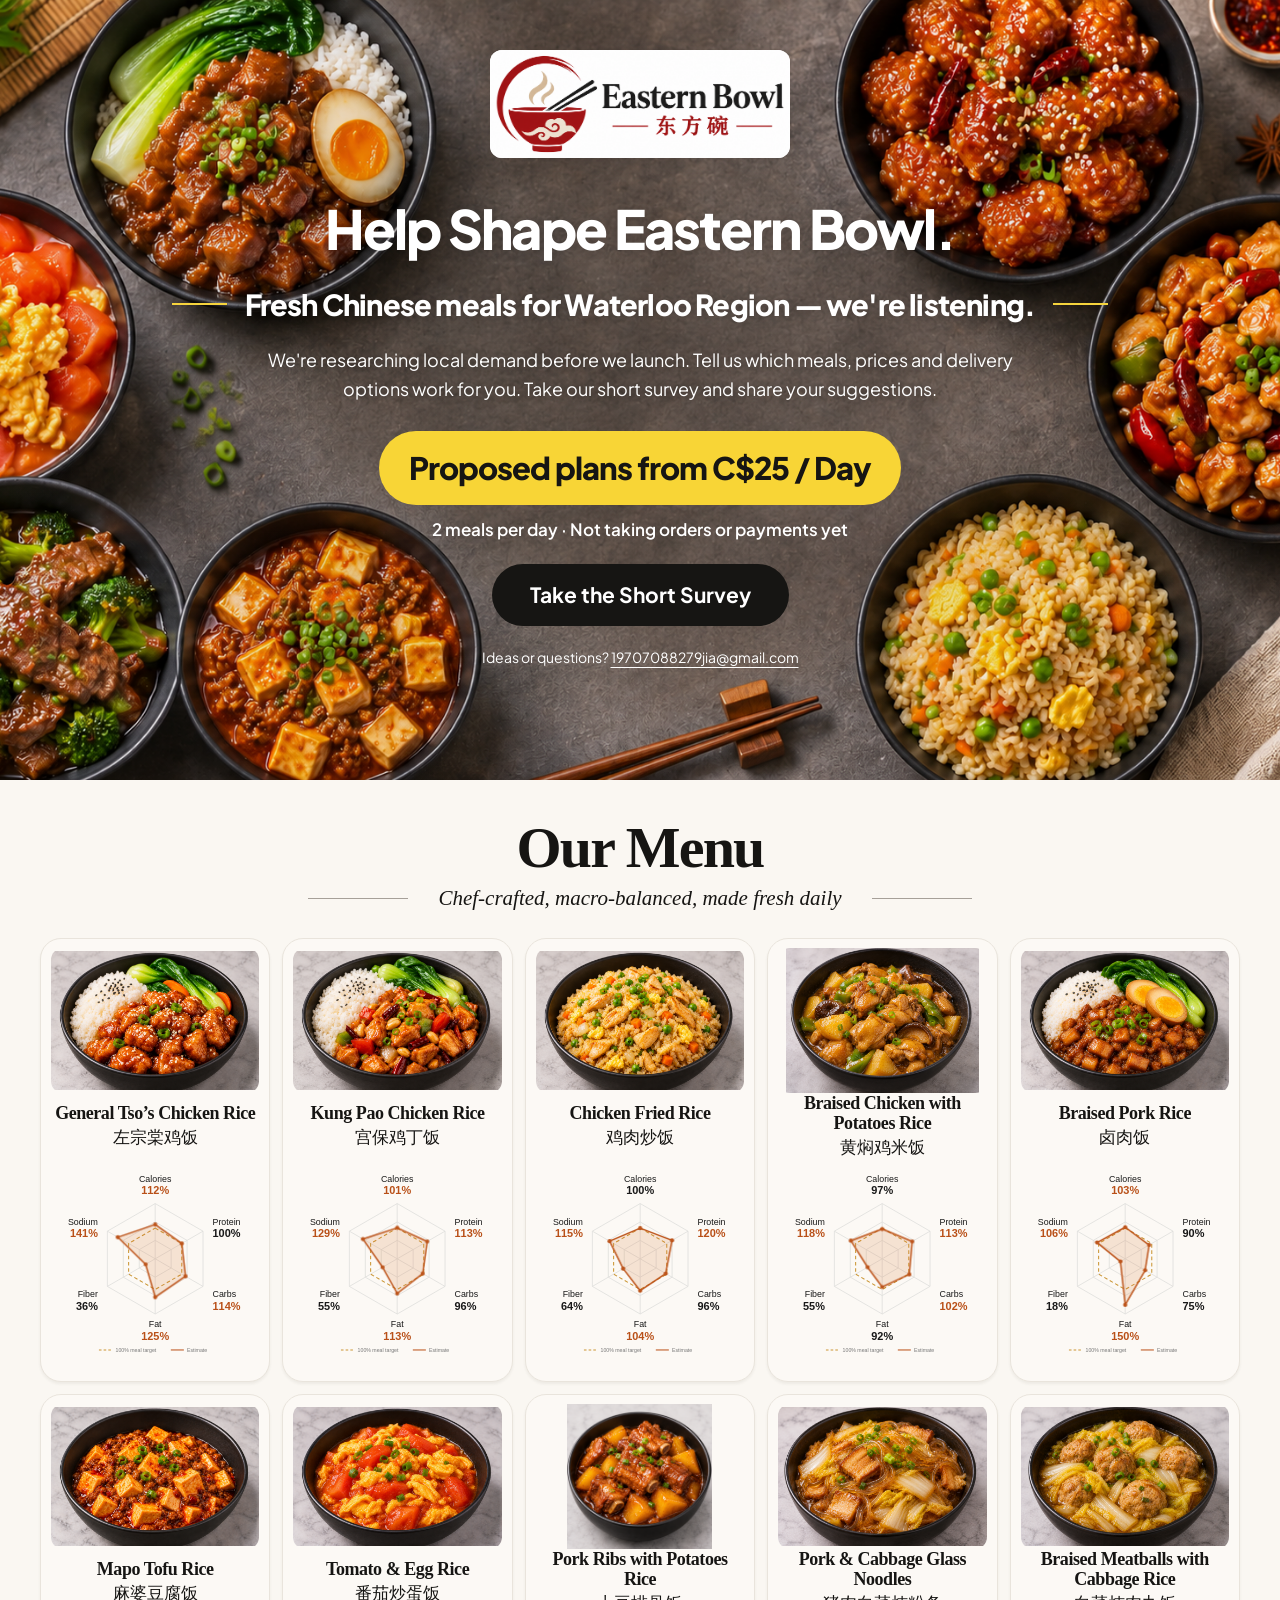
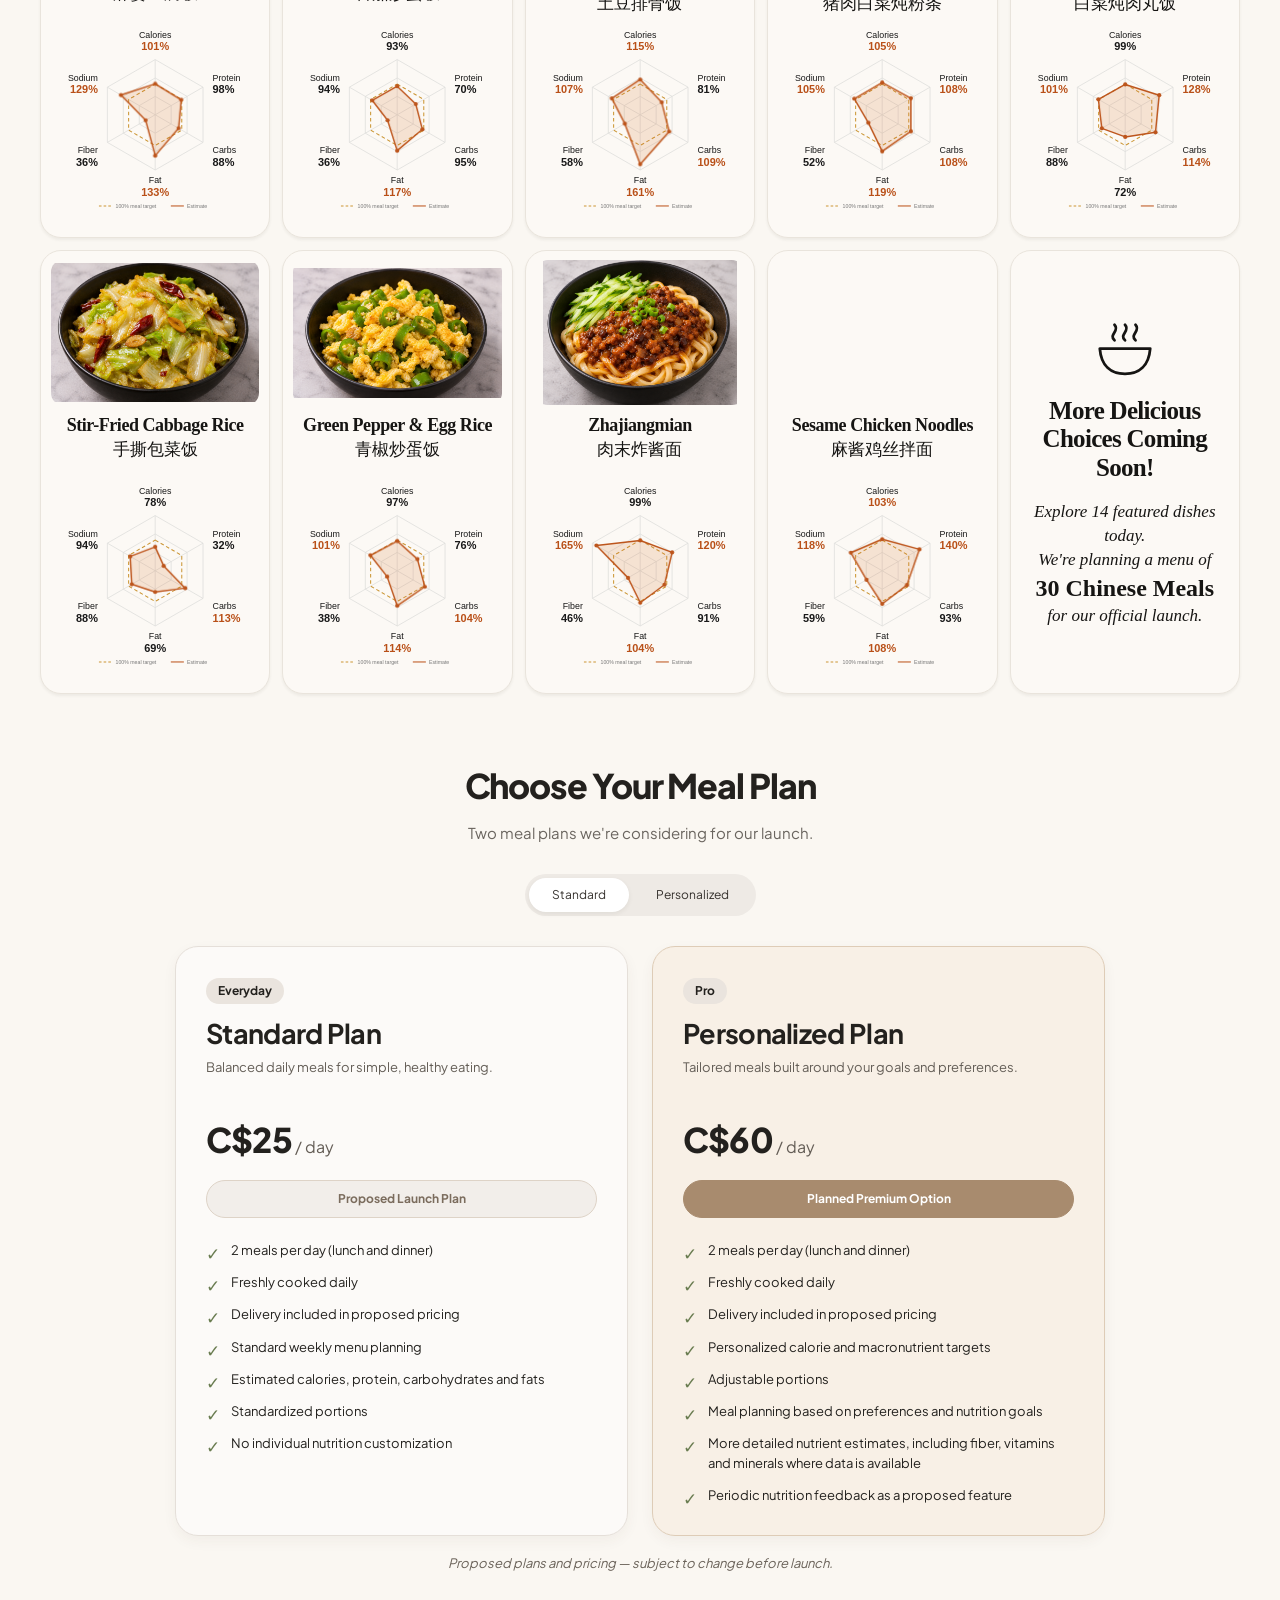
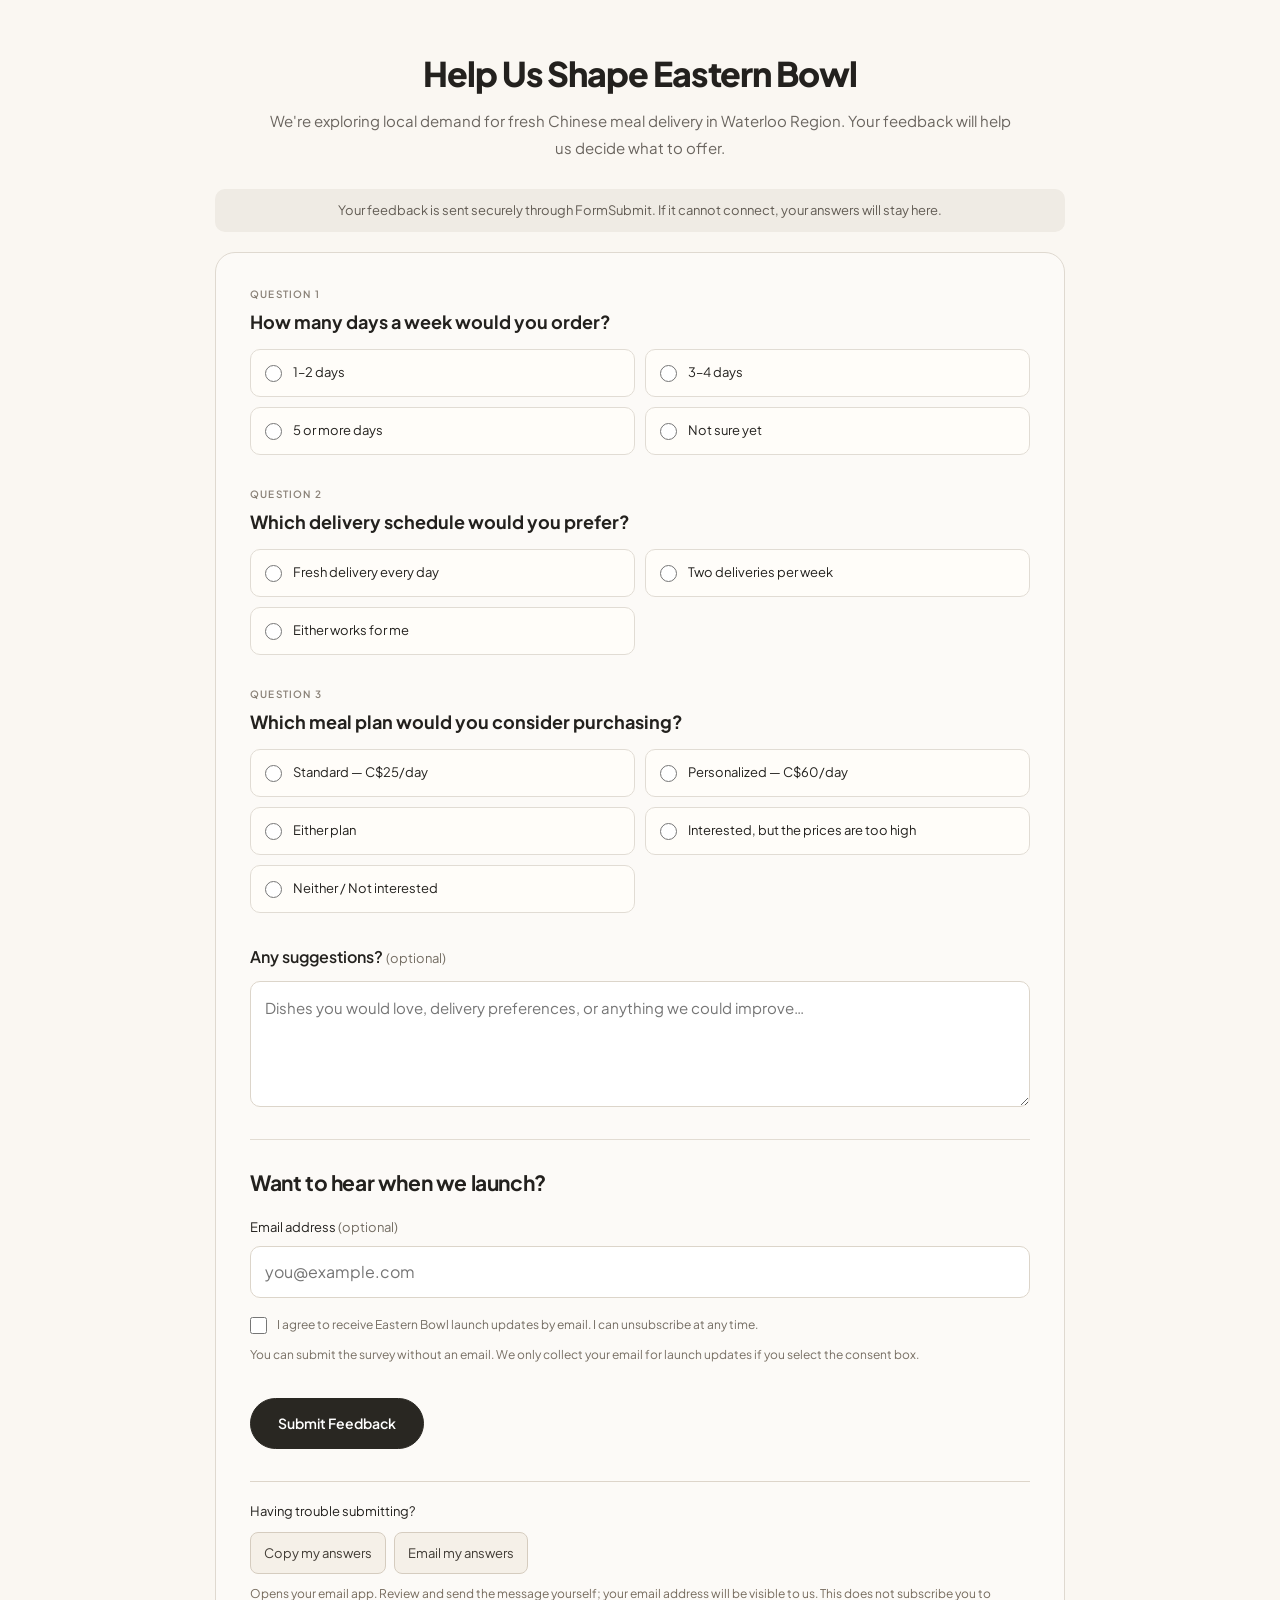
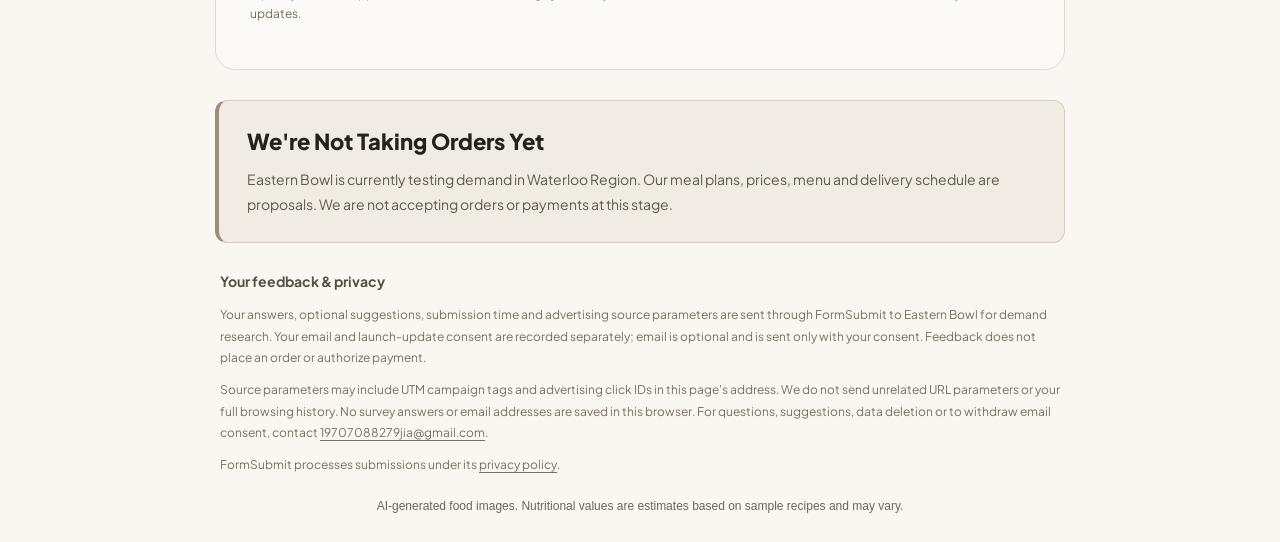
==== commit ed7faa95: "Fix survey timeout handling and correct feedback recipient" ====
--- a/index.html
+++ b/index.html
@@ -1,6 +1,6 @@
 <!doctype html>
-<html lang="en"><head><meta charset="UTF-8"><meta name="viewport" content="width=device-width,initial-scale=1"><meta name="theme-color" content="#faf7f2"><meta name="description" content="Explore 14 Eastern Bowl Chinese dishes with original six-dimensional nutrition charts."><title>Our Menu | Eastern Bowl 东方碗</title><link rel="stylesheet" href="styles.css"><link rel="stylesheet" href="menu-page.css"><link rel="stylesheet" href="hero-menu.css"><script src="site-config.js" defer></script><script src="hero-menu.js" defer></script><script src="menu-page.js" defer></script><link rel="stylesheet" href="launch-survey.css"><script src="feedback-config.js" defer></script><script src="launch-survey.js" defer></script></head>
-<body><section class="hero" id="home"><img id="hero-photo" class="hero-photo" src="assets/reference/eastern-bowl-hero.png" alt="Chinese dishes arranged around a stone tabletop" fetchpriority="high"><div class="hero-shade"></div><div class="hero-content"><div class="hero-logo"><img data-logo src="assets/reference/eastern-bowl-logo-original.png" alt="Eastern Bowl · 东方碗"></div><h1 data-hero-copy="title">Help Shape Eastern Bowl.</h1><p class="hero-subtitle" data-hero-copy="subtitle">Fresh Chinese meals for Waterloo Region — we're listening.</p><p class="hero-description" data-hero-copy="description">We're researching local demand before we launch. Tell us which meals, prices and delivery options work for you. Take our short survey and share your suggestions.</p><div class="hero-offer"><p class="hero-price" data-hero-copy="price">Proposed plans from C$25 / Day</p><p class="hero-delivery" data-hero-copy="delivery">2 meals per day · Not taking orders or payments yet</p></div><button class="button hero-button" type="button" id="join-waitlist" data-hero-copy="cta">Take the Short Survey</button><p class="hero-contact">Ideas or questions? <a href="mailto:19708088279jia@gmail.com">19708088279jia@gmail.com</a></p></div></section><main class="menu-page" id="menu"><header class="menu-heading"><h1>Our Menu</h1><p><span>Chef-crafted, macro-balanced, made fresh daily</span></p></header><section class="dish-grid" aria-label="Eastern Bowl featured dishes">
+<html lang="en"><head><meta charset="UTF-8"><meta name="viewport" content="width=device-width,initial-scale=1"><meta name="theme-color" content="#faf7f2"><meta name="description" content="Explore 14 Eastern Bowl Chinese dishes with original six-dimensional nutrition charts."><title>Our Menu | Eastern Bowl 东方碗</title><link rel="stylesheet" href="styles.css"><link rel="stylesheet" href="menu-page.css"><link rel="stylesheet" href="hero-menu.css"><script src="site-config.js" defer></script><script src="hero-menu.js" defer></script><script src="menu-page.js" defer></script><link rel="stylesheet" href="launch-survey.css?v=20261118-2"><script src="feedback-config.js?v=20261118-2" defer></script><script src="launch-survey.js?v=20261118-2" defer></script></head>
+<body><section class="hero" id="home"><img id="hero-photo" class="hero-photo" src="assets/reference/eastern-bowl-hero.png" alt="Chinese dishes arranged around a stone tabletop" fetchpriority="high"><div class="hero-shade"></div><div class="hero-content"><div class="hero-logo"><img data-logo src="assets/reference/eastern-bowl-logo-original.png" alt="Eastern Bowl · 东方碗"></div><h1 data-hero-copy="title">Help Shape Eastern Bowl.</h1><p class="hero-subtitle" data-hero-copy="subtitle">Fresh Chinese meals for Waterloo Region — we're listening.</p><p class="hero-description" data-hero-copy="description">We're researching local demand before we launch. Tell us which meals, prices and delivery options work for you. Take our short survey and share your suggestions.</p><div class="hero-offer"><p class="hero-price" data-hero-copy="price">Proposed plans from C$25 / Day</p><p class="hero-delivery" data-hero-copy="delivery">2 meals per day · Not taking orders or payments yet</p></div><button class="button hero-button" type="button" id="join-waitlist" data-hero-copy="cta">Take the Short Survey</button><p class="hero-contact">Ideas or questions? <a href="mailto:19707088279jia@gmail.com">19707088279jia@gmail.com</a></p></div></section><main class="menu-page" id="menu"><header class="menu-heading"><h1>Our Menu</h1><p><span>Chef-crafted, macro-balanced, made fresh daily</span></p></header><section class="dish-grid" aria-label="Eastern Bowl featured dishes">
 <article class="dish-card" aria-labelledby="dish-01" data-dish="01">
  <div class="food-frame"><img class="food-image" src="assets/menu/01/food.png" width="1536" height="1024" alt="左宗棠鸡饭 / General Tso’s Chicken Rice" decoding="async"></div>
  <header class="dish-title"><h2 id="dish-01">General Tso’s Chicken Rice</h2><p lang="zh-CN">左宗棠鸡饭</p></header>
@@ -72,4 +72,4 @@
  <a class="radar-frame" href="assets/menu/14/radar.png" target="_blank" rel="noopener" aria-label="View full-size nutrition chart for Sesame Chicken Noodles"><svg class="nutrition-radar" viewBox="0 0 400 350" role="img" aria-labelledby="radar-title-14" data-values="103,140,93,108,59,118"><title id="radar-title-14">Sesame Chicken Noodles: Calories 103%, Protein 140%, Carbs 93%, Fat 108%, Fiber 59%, Sodium 118%. Percent of single-meal target; outer grid 180%. Sodium target is an upper limit. Open original PNG for source details.</title><g class="radar-grid" fill="none" stroke="#dededc" stroke-width="1.5"><polygon points="200.000,129.667 230.600,147.333 230.600,182.667 200.000,200.333 169.400,182.667 169.400,147.333"/><polygon points="200.000,94.333 261.199,129.667 261.199,200.333 200.000,235.667 138.801,200.333 138.801,129.667"/><polygon points="200.000,59.000 291.799,112.000 291.799,218.000 200.000,271.000 108.201,218.000 108.201,112.000"/><path d="M 200 165 L 200.000 59.000"/><path d="M 200 165 L 291.799 112.000"/><path d="M 200 165 L 291.799 218.000"/><path d="M 200 165 L 200.000 271.000"/><path d="M 200 165 L 108.201 218.000"/><path d="M 200 165 L 108.201 112.000"/></g><polygon class="radar-target" points="200.000,106.111 250.999,135.556 250.999,194.444 200.000,223.889 149.001,194.444 149.001,135.556" fill="none" stroke="#cb9635" stroke-width="2" stroke-dasharray="7 5"/><g class="radar-data"><polygon points="200.000,104.344 271.399,123.778 247.429,192.383 200.000,228.600 169.910,182.372 139.821,130.256" fill="#d77b39" fill-opacity=".18" stroke="#bd551c" stroke-width="2.8" stroke-linejoin="round"/><circle cx="200.000" cy="104.344" r="4" fill="#bd551c"/><circle cx="271.399" cy="123.778" r="4" fill="#bd551c"/><circle cx="247.429" cy="192.383" r="4" fill="#bd551c"/><circle cx="200.000" cy="228.600" r="4" fill="#bd551c"/><circle cx="169.910" cy="182.372" r="4" fill="#bd551c"/><circle cx="139.821" cy="130.256" r="4" fill="#bd551c"/></g><g class="radar-labels" fill="#191919" font-family="Arial,sans-serif"><text x="200" y="17" text-anchor="middle" font-size="17">Calories</text><text x="200" y="41" text-anchor="middle" font-size="21" font-weight="700" fill="#b95018">103%</text><text x="310" y="100" text-anchor="start" font-size="17">Protein</text><text x="310" y="124" text-anchor="start" font-size="21" font-weight="700" fill="#b95018">140%</text><text x="310" y="239" text-anchor="start" font-size="17">Carbs</text><text x="310" y="263" text-anchor="start" font-size="21" font-weight="700" fill="#191919">93%</text><text x="200" y="296" text-anchor="middle" font-size="17">Fat</text><text x="200" y="320" text-anchor="middle" font-size="21" font-weight="700" fill="#b95018">108%</text><text x="90" y="239" text-anchor="end" font-size="17">Fiber</text><text x="90" y="263" text-anchor="end" font-size="21" font-weight="700" fill="#191919">59%</text><text x="90" y="100" text-anchor="end" font-size="17">Sodium</text><text x="90" y="124" text-anchor="end" font-size="21" font-weight="700" fill="#b95018">118%</text></g><g class="radar-legend" font-family="Arial,sans-serif" font-size="10" fill="#777"><path d="M 92 340 H 118" stroke="#cb9635" stroke-width="2" stroke-dasharray="5 4"/><text x="124" y="343">100% meal target</text><path d="M 230 340 H 255" stroke="#bd551c" stroke-width="2"/><text x="261" y="343">Estimate</text></g></svg></a>
 </article>
 <article class="dish-card coming-soon" aria-labelledby="coming-soon-title"><svg class="bowl-icon" viewBox="0 0 100 90" fill="none" aria-hidden="true"><path d="M14 43h72c-2 25-16 36-36 36S16 68 14 43Z" stroke="currentColor" stroke-width="4" stroke-linejoin="round"/><path d="M35 31c-9-8 8-13 0-22M50 31c-9-8 8-13 0-22M65 31c-9-8 8-13 0-22" stroke="currentColor" stroke-width="4" stroke-linecap="round"/></svg><h2 id="coming-soon-title">More Delicious<br>Choices Coming Soon!</h2><p>Explore 14 featured dishes today.<br>We're planning a menu of<br><strong>30 Chinese Meals</strong><br>for our official launch.</p></article></section><section class="launch-section plans-section-new" id="meal-plans" aria-labelledby="plans-title"><header class="launch-heading"><h2 id="plans-title">Choose Your Meal Plan</h2><p>Two meal plans we're considering for our launch.</p></header><div class="plan-jump" aria-label="Explore proposed plans"><a href="#standard-plan">Standard</a><a href="#personalized-plan">Personalized</a></div><div class="plan-cards"><article class="meal-plan-card standard" id="standard-plan"><span class="plan-tag">Everyday</span><h3>Standard Plan</h3><p class="plan-description">Balanced daily meals for simple, healthy eating.</p><p class="card-price">C$25<span> / day</span></p><p class="plan-status">Proposed Launch Plan</p><ul><li>2 meals per day (lunch and dinner)</li><li>Freshly cooked daily</li><li>Delivery included in proposed pricing</li><li>Standard weekly menu planning</li><li>Estimated calories, protein, carbohydrates and fats</li><li>Standardized portions</li><li>No individual nutrition customization</li></ul></article><article class="meal-plan-card personalized" id="personalized-plan"><span class="plan-tag">Pro</span><h3>Personalized Plan</h3><p class="plan-description">Tailored meals built around your goals and preferences.</p><p class="card-price">C$60<span> / day</span></p><p class="plan-status">Planned Premium Option</p><ul><li>2 meals per day (lunch and dinner)</li><li>Freshly cooked daily</li><li>Delivery included in proposed pricing</li><li>Personalized calorie and macronutrient targets</li><li>Adjustable portions</li><li>Meal planning based on preferences and nutrition goals</li><li>More detailed nutrient estimates, including fiber, vitamins and minerals where data is available</li><li>Periodic nutrition feedback as a proposed feature</li></ul></article></div><p class="pricing-caveat">Proposed plans and pricing — subject to change before launch.</p></section>
-<section class="launch-section survey-section" id="feedback" aria-labelledby="feedback-title"><header class="launch-heading"><h2 id="feedback-title">Help Us Shape Eastern Bowl</h2><p>We're exploring local demand for fresh Chinese meal delivery in Waterloo Region. Your feedback will help us decide what to offer.</p></header><p class="survey-availability" id="survey-availability" role="status">Submitting opens FormSubmit for verification and confirmation. You do not need to provide an email to share feedback.</p><form id="feedback-form" method="post" aria-describedby="survey-privacy"><fieldset><legend><span class="question-number">Question 1</span>How many days a week would you order?</legend><div class="survey-options"><label class="survey-option"><input type="radio" name="order_days" value="1-2" required><span>1–2 days</span></label><label class="survey-option"><input type="radio" name="order_days" value="3-4" required><span>3–4 days</span></label><label class="survey-option"><input type="radio" name="order_days" value="5-plus" required><span>5 or more days</span></label><label class="survey-option"><input type="radio" name="order_days" value="unsure" required><span>Not sure yet</span></label></div></fieldset><fieldset><legend><span class="question-number">Question 2</span>Which delivery schedule would you prefer?</legend><div class="survey-options"><label class="survey-option"><input type="radio" name="delivery_schedule" value="daily" required><span>Fresh delivery every day</span></label><label class="survey-option"><input type="radio" name="delivery_schedule" value="twice-weekly" required><span>Two deliveries per week</span></label><label class="survey-option"><input type="radio" name="delivery_schedule" value="either" required><span>Either works for me</span></label></div></fieldset><fieldset><legend><span class="question-number">Question 3</span>Which meal plan would you consider purchasing?</legend><div class="survey-options"><label class="survey-option"><input type="radio" name="meal_plan" value="standard" required><span>Standard — C$25/day</span></label><label class="survey-option"><input type="radio" name="meal_plan" value="personalized" required><span>Personalized — C$60/day</span></label><label class="survey-option"><input type="radio" name="meal_plan" value="either" required><span>Either plan</span></label><label class="survey-option"><input type="radio" name="meal_plan" value="too-expensive" required><span>Interested, but the prices are too high</span></label><label class="survey-option"><input type="radio" name="meal_plan" value="neither" required><span>Neither / Not interested</span></label></div></fieldset><div class="suggestions"><label for="feedback-suggestions">Any suggestions? <span>(optional)</span></label><textarea id="feedback-suggestions" name="suggestions" maxlength="2000" rows="4" placeholder="Dishes you would love, delivery preferences, or anything we could improve…"></textarea></div><section class="email-signup" id="launch-updates" aria-labelledby="signup-title"><h3 id="signup-title">Want to hear when we launch?</h3><label for="feedback-email">Email address <span>(optional)</span></label><input id="feedback-email" type="email" name="email" autocomplete="email" maxlength="254" placeholder="you@example.com" aria-describedby="email-help"><label class="email-consent"><input type="checkbox" id="email-consent" name="email_consent"><span>I agree to receive Eastern Bowl launch updates by email. I can unsubscribe at any time.</span></label><p id="email-help">You can submit the survey without an email. We only collect your email for launch updates if you select the consent box.</p></section><div class="survey-honeypot" aria-hidden="true"><label for="survey-website">Leave this field empty</label><input id="survey-website" name="_gotcha" type="text" tabindex="-1" autocomplete="off"></div><button class="feedback-submit" type="submit" disabled>Submit Feedback</button><p id="feedback-status" role="status" aria-live="polite" tabindex="-1"></p><noscript>JavaScript is required to submit this survey. No answers have been sent.</noscript></form><aside class="demand-notice" aria-labelledby="demand-title"><h3 id="demand-title">We're Not Taking Orders Yet</h3><p>Eastern Bowl is currently testing demand in Waterloo Region. Our meal plans, prices, menu and delivery schedule are proposals. We are not accepting orders or payments at this stage.</p></aside><section class="survey-privacy" id="survey-privacy" aria-labelledby="privacy-title"><h3 id="privacy-title">Your feedback &amp; privacy</h3><p>Your answers, optional suggestions, submission time and advertising source parameters are sent through FormSubmit to Eastern Bowl for demand research. Your email and launch-update consent are recorded separately; email is optional and is sent only with your consent. Feedback does not place an order or authorize payment.</p><p>Source parameters may include UTM campaign tags and advertising click IDs in this page's address. We do not send unrelated URL parameters or your full browsing history. No survey answers or email addresses are saved in this browser. For questions, suggestions, data deletion or to withdraw email consent, contact <a href="mailto:19708088279jia@gmail.com">19708088279jia@gmail.com</a>.</p><p>FormSubmit processes submissions under its <a href="https://formsubmit.co/privacy.pdf" target="_blank" rel="noopener">privacy policy</a>.</p></section></section><footer class="menu-disclaimer">AI-generated food images. Nutritional values are estimates based on sample recipes and may vary.</footer></main></body></html>+<section class="launch-section survey-section" id="feedback" aria-labelledby="feedback-title"><header class="launch-heading"><h2 id="feedback-title">Help Us Shape Eastern Bowl</h2><p>We're exploring local demand for fresh Chinese meal delivery in Waterloo Region. Your feedback will help us decide what to offer.</p></header><p class="survey-availability" id="survey-availability" role="status">Your feedback is sent through FormSubmit. If it cannot connect, your answers will stay here.</p><form id="feedback-form" method="post" aria-describedby="survey-privacy"><fieldset><legend><span class="question-number">Question 1</span>How many days a week would you order?</legend><div class="survey-options"><label class="survey-option"><input type="radio" name="order_days" value="1-2" required><span>1–2 days</span></label><label class="survey-option"><input type="radio" name="order_days" value="3-4" required><span>3–4 days</span></label><label class="survey-option"><input type="radio" name="order_days" value="5-plus" required><span>5 or more days</span></label><label class="survey-option"><input type="radio" name="order_days" value="unsure" required><span>Not sure yet</span></label></div></fieldset><fieldset><legend><span class="question-number">Question 2</span>Which delivery schedule would you prefer?</legend><div class="survey-options"><label class="survey-option"><input type="radio" name="delivery_schedule" value="daily" required><span>Fresh delivery every day</span></label><label class="survey-option"><input type="radio" name="delivery_schedule" value="twice-weekly" required><span>Two deliveries per week</span></label><label class="survey-option"><input type="radio" name="delivery_schedule" value="either" required><span>Either works for me</span></label></div></fieldset><fieldset><legend><span class="question-number">Question 3</span>Which meal plan would you consider purchasing?</legend><div class="survey-options"><label class="survey-option"><input type="radio" name="meal_plan" value="standard" required><span>Standard — C$25/day</span></label><label class="survey-option"><input type="radio" name="meal_plan" value="personalized" required><span>Personalized — C$60/day</span></label><label class="survey-option"><input type="radio" name="meal_plan" value="either" required><span>Either plan</span></label><label class="survey-option"><input type="radio" name="meal_plan" value="too-expensive" required><span>Interested, but the prices are too high</span></label><label class="survey-option"><input type="radio" name="meal_plan" value="neither" required><span>Neither / Not interested</span></label></div></fieldset><div class="suggestions"><label for="feedback-suggestions">Any suggestions? <span>(optional)</span></label><textarea id="feedback-suggestions" name="suggestions" maxlength="2000" rows="4" placeholder="Dishes you would love, delivery preferences, or anything we could improve…"></textarea></div><section class="email-signup" id="launch-updates" aria-labelledby="signup-title"><h3 id="signup-title">Want to hear when we launch?</h3><label for="feedback-email">Email address <span>(optional)</span></label><input id="feedback-email" type="email" name="email" autocomplete="email" maxlength="254" placeholder="you@example.com" aria-describedby="email-help"><label class="email-consent"><input type="checkbox" id="email-consent" name="email_consent"><span>I agree to receive Eastern Bowl launch updates by email. I can unsubscribe at any time.</span></label><p id="email-help">You can submit the survey without an email. We only collect your email for launch updates if you select the consent box.</p></section><div class="survey-honeypot" aria-hidden="true"><label for="survey-website">Leave this field empty</label><input id="survey-website" name="_gotcha" type="text" tabindex="-1" autocomplete="off"></div><button class="feedback-submit" type="submit" disabled>Submit Feedback</button><p id="feedback-status" role="status" aria-live="polite" tabindex="-1"></p><noscript>JavaScript is required to submit this survey. No answers have been sent.</noscript></form><aside class="demand-notice" aria-labelledby="demand-title"><h3 id="demand-title">We're Not Taking Orders Yet</h3><p>Eastern Bowl is currently testing demand in Waterloo Region. Our meal plans, prices, menu and delivery schedule are proposals. We are not accepting orders or payments at this stage.</p></aside><section class="survey-privacy" id="survey-privacy" aria-labelledby="privacy-title"><h3 id="privacy-title">Your feedback &amp; privacy</h3><p>Your answers, optional suggestions, submission time and advertising source parameters are sent through FormSubmit to Eastern Bowl for demand research. Your email and launch-update consent are recorded separately; email is optional and is sent only with your consent. Feedback does not place an order or authorize payment.</p><p>Source parameters may include UTM campaign tags and advertising click IDs in this page's address. We do not send unrelated URL parameters or your full browsing history. No survey answers or email addresses are saved in this browser. For questions, suggestions, data deletion or to withdraw email consent, contact <a href="mailto:19707088279jia@gmail.com">19707088279jia@gmail.com</a>.</p><p>FormSubmit processes submissions under its <a href="https://formsubmit.co/privacy.pdf" target="_blank" rel="noopener">privacy policy</a>.</p></section></section><footer class="menu-disclaimer">AI-generated food images. Nutritional values are estimates based on sample recipes and may vary.</footer></main></body></html>
--- a/launch-survey.css
+++ b/launch-survey.css
@@ -30,3 +30,5 @@
 /* Proposed plan cards, matching the approved warm neutral reference. */
 .plans-section-new{max-width:930px}.plan-jump{display:flex;justify-content:center;background:#eeeae5;border-radius:30px;padding:4px;width:max-content;margin:0 auto 30px;gap:4px}.plan-jump a{font-size:12px;padding:8px 23px;border-radius:25px;color:#36322e;text-decoration:none}.plan-jump a:first-child{background:white;box-shadow:0 2px 5px #30261a12}.plan-jump a:hover{background:#fff9f2}.plan-cards{display:grid;grid-template-columns:1fr 1fr;gap:24px}.meal-plan-card{border:1px solid #e5dfd9;border-radius:23px;background:#fcfaf8;padding:30px;box-shadow:0 5px 14px #45392b0d;scroll-margin-top:24px}.meal-plan-card.personalized{background:#f8f0e6;border-color:#deccb7}.plan-tag{display:inline-block;background:#eae4de;border-radius:20px;padding:4px 12px;font-size:12px;font-weight:650}.meal-plan-card h3{font-size:27px;line-height:1.3;letter-spacing:-.7px;margin:12px 0 6px}.plan-description{font-size:13px;line-height:1.6;color:#635d56;margin:0;min-height:42px}.card-price{font-size:34px;font-weight:800;letter-spacing:-.8px;margin:15px 0}.card-price span{font-size:16px;font-weight:400;letter-spacing:0;color:#645d56}.plan-status{text-align:center;border:1px solid #ded3c7;background:#f2eeea;border-radius:30px;font-size:12px;font-weight:650;padding:9px 10px;color:#7b6c5d;margin:0 0 22px}.personalized .plan-status{background:#a88b6e;border-color:#a88b6e;color:#fff}.meal-plan-card ul{list-style:none;padding:0;margin:0;display:grid;gap:12px}.meal-plan-card li{font-size:13px;line-height:1.55;padding-left:25px;position:relative}.meal-plan-card li:before{content:'✓';color:#697c50;position:absolute;left:0;top:0;font-size:17px}.hero-contact{font-size:14px;line-height:1.7;margin:20px 0 0;color:white;overflow-wrap:anywhere}.hero-contact a{color:inherit;text-decoration:underline;text-underline-offset:4px}.suggestions label{display:block;font-size:16px;font-weight:600;margin-bottom:12px}.suggestions label span{font-size:13px;font-weight:400;color:#746d63}.suggestions textarea{display:block;width:100%;resize:vertical;border:1px solid #dcd5ca;background:white;border-radius:10px;padding:14px;font:inherit;font-size:15px;line-height:1.6}.hero-content{padding-bottom:30px}.survey-privacy{overflow-wrap:anywhere}
 @media(max-width:700px){.plan-cards{grid-template-columns:1fr;gap:20px}.meal-plan-card{padding:25px}.plan-description{min-height:0}.hero-contact{font-size:12px}.meal-plan-card h3{font-size:26px}}
+
+.feedback-backup{border-top:1px solid #ddd5ca;padding-top:18px;font-size:13px;line-height:1.7;overflow-wrap:anywhere}.feedback-backup p{margin:0 0 10px}.feedback-backup button,.feedback-backup a{display:inline-block;border:1px solid #d5ccbf;border-radius:8px;padding:9px 13px;background:#f5f0e8;color:#403b34;font:inherit;cursor:pointer;text-decoration:none;margin:0 6px 10px 0}.feedback-backup .backup-help{font-size:12px;color:#766b5d}.feedback-backup textarea{width:100%;min-height:180px;font:inherit}
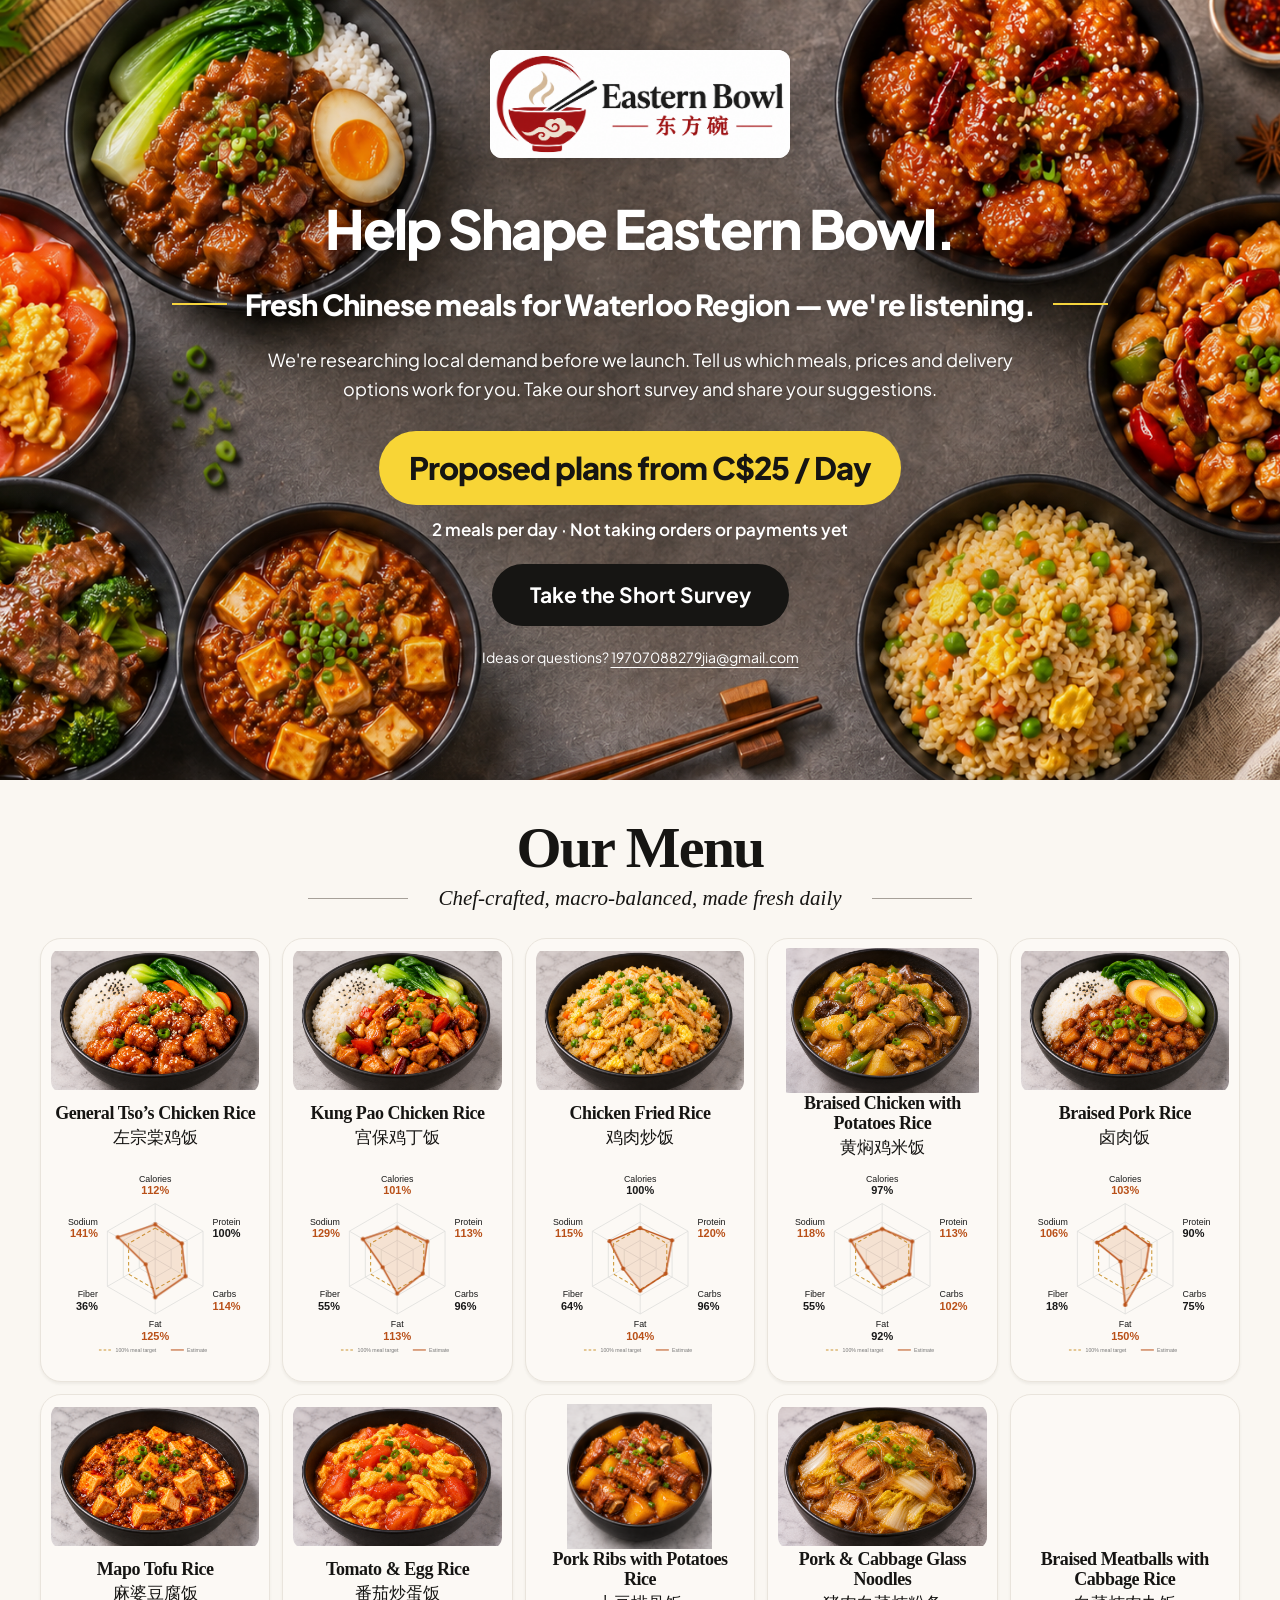
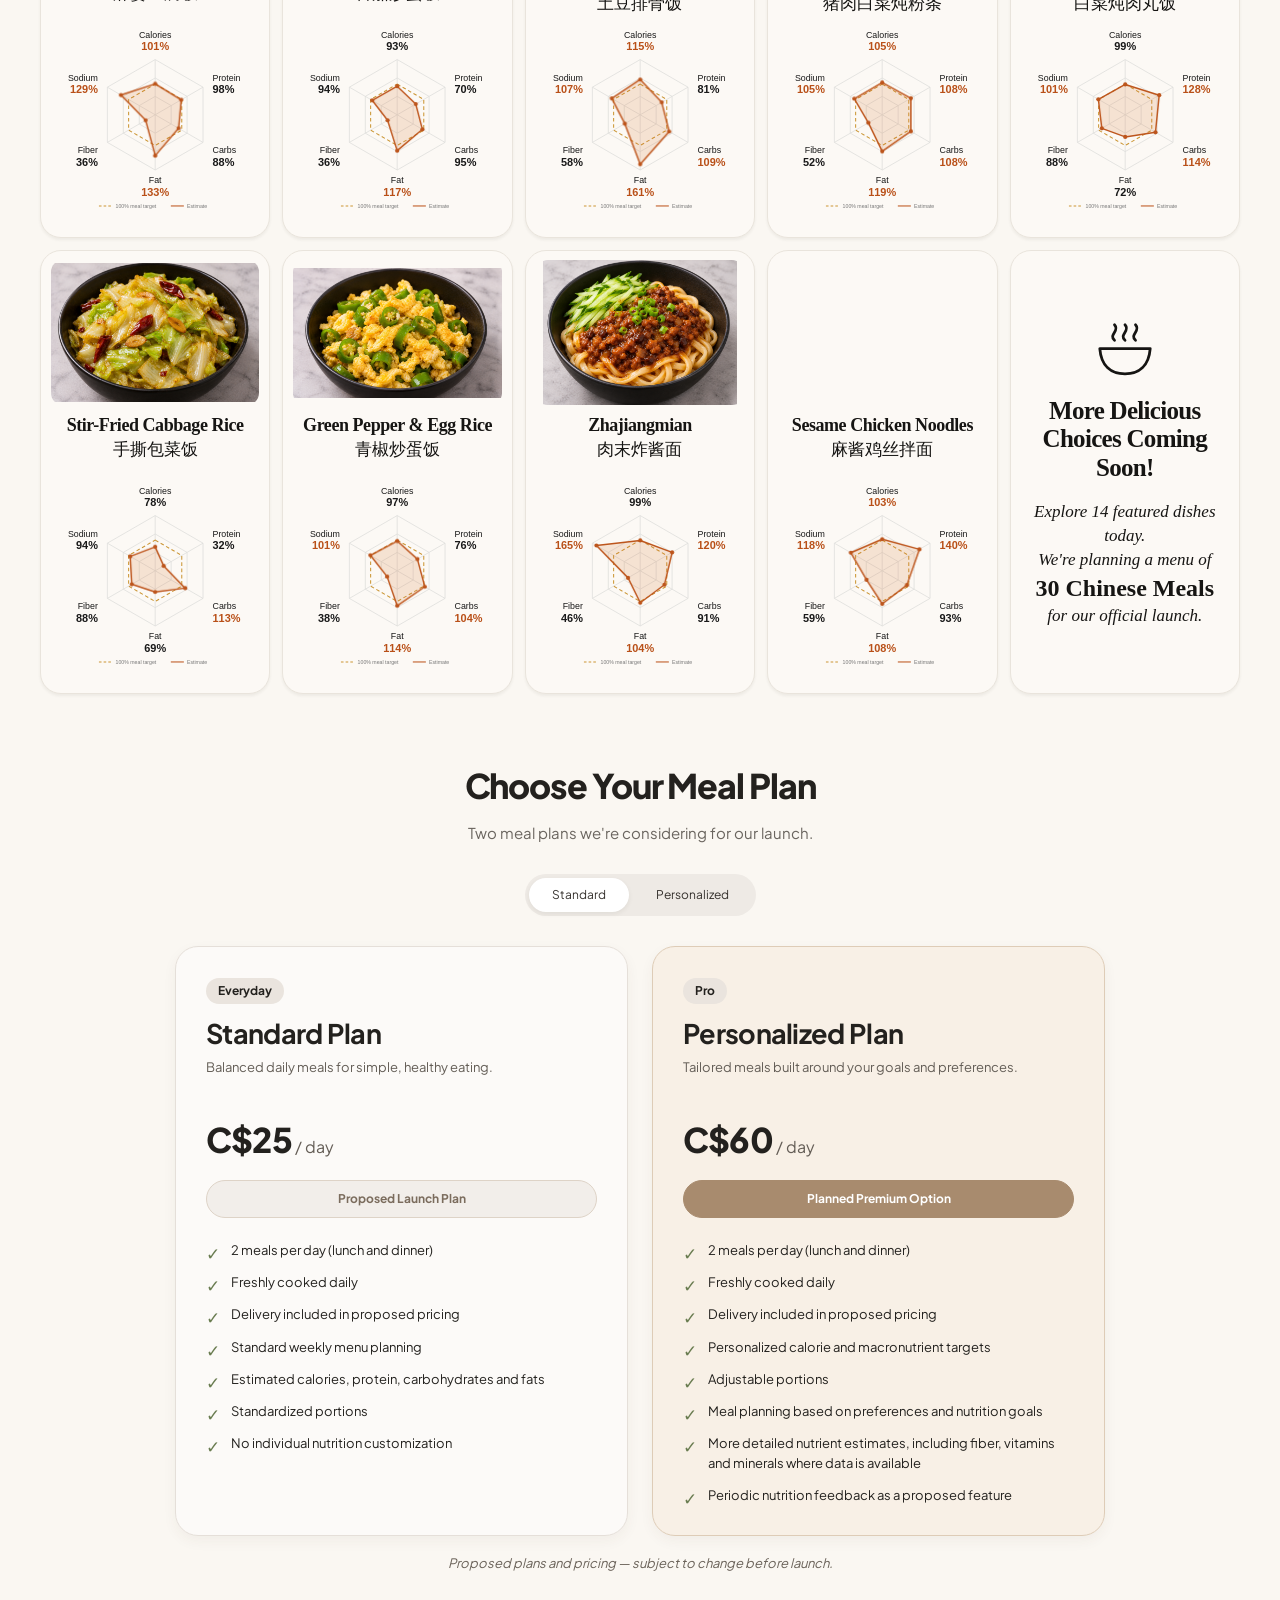
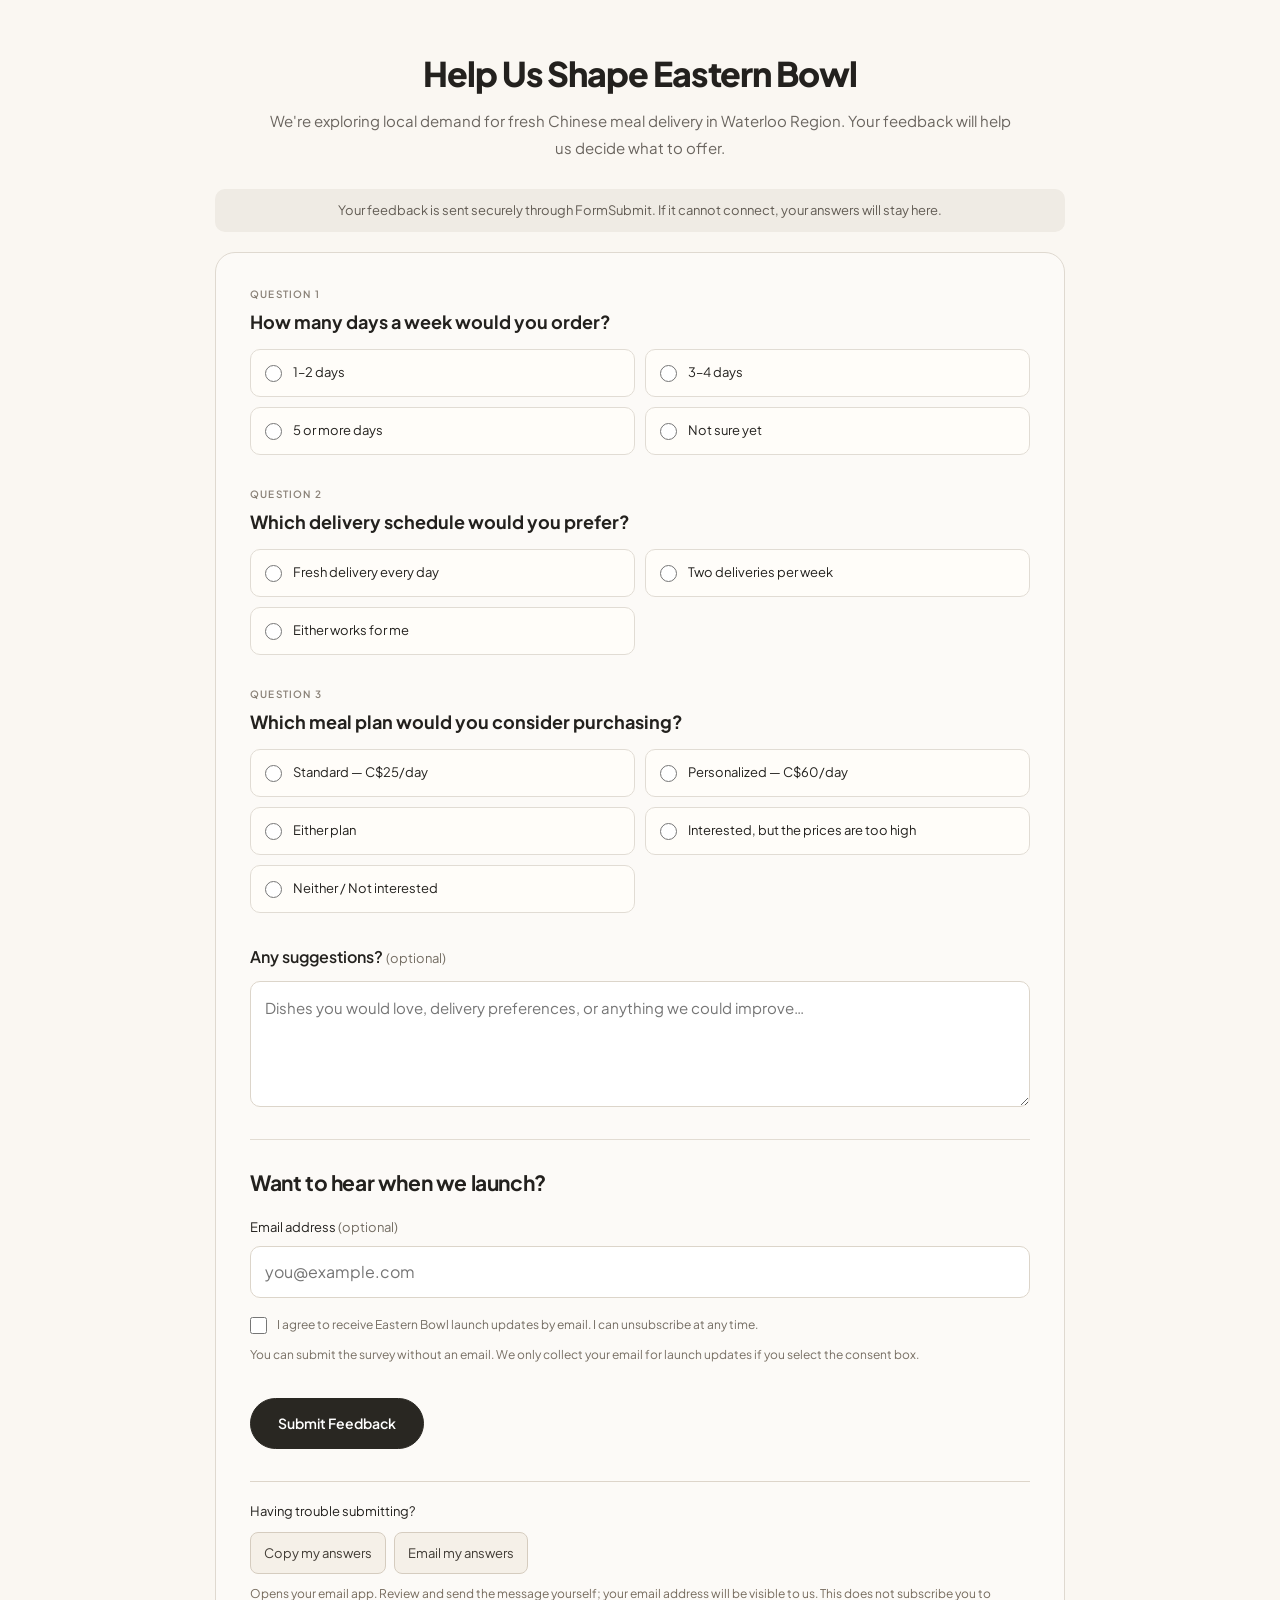
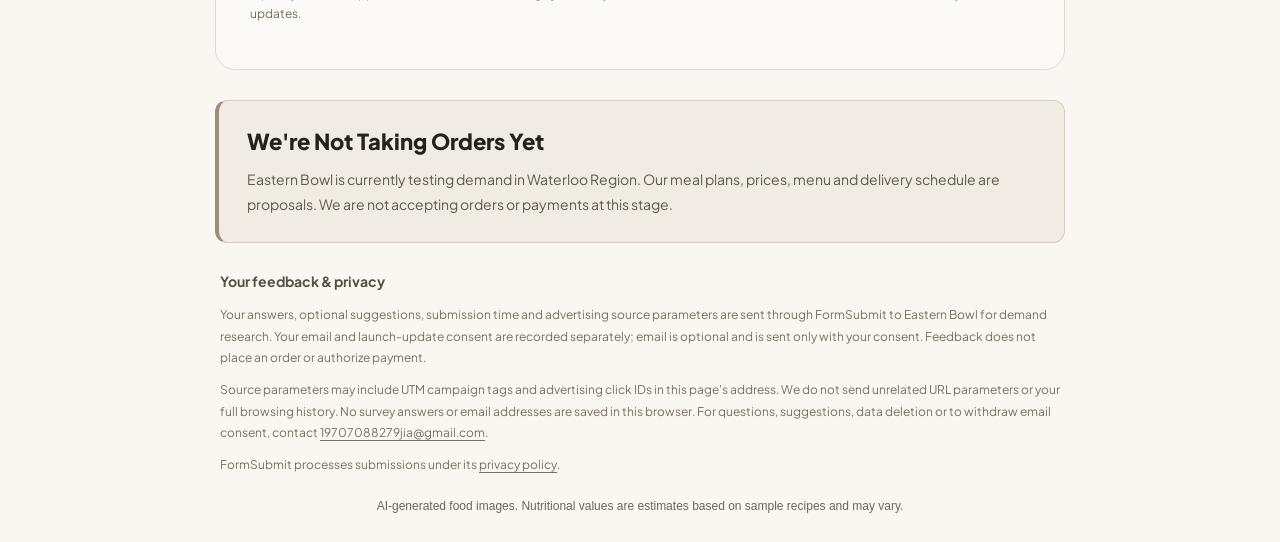
==== commit 795c7f9d: "Avoid unnecessary CORS preflight for survey submission" ====
--- a/index.html
+++ b/index.html
@@ -1,5 +1,5 @@
 <!doctype html>
-<html lang="en"><head><meta charset="UTF-8"><meta name="viewport" content="width=device-width,initial-scale=1"><meta name="theme-color" content="#faf7f2"><meta name="description" content="Explore 14 Eastern Bowl Chinese dishes with original six-dimensional nutrition charts."><title>Our Menu | Eastern Bowl 东方碗</title><link rel="stylesheet" href="styles.css"><link rel="stylesheet" href="menu-page.css"><link rel="stylesheet" href="hero-menu.css"><script src="site-config.js" defer></script><script src="hero-menu.js" defer></script><script src="menu-page.js" defer></script><link rel="stylesheet" href="launch-survey.css?v=20261118-2"><script src="feedback-config.js?v=20261118-2" defer></script><script src="launch-survey.js?v=20261118-2" defer></script></head>
+<html lang="en"><head><meta charset="UTF-8"><meta name="viewport" content="width=device-width,initial-scale=1"><meta name="theme-color" content="#faf7f2"><meta name="description" content="Explore 14 Eastern Bowl Chinese dishes with original six-dimensional nutrition charts."><title>Our Menu | Eastern Bowl 东方碗</title><link rel="stylesheet" href="styles.css"><link rel="stylesheet" href="menu-page.css"><link rel="stylesheet" href="hero-menu.css"><script src="site-config.js" defer></script><script src="hero-menu.js" defer></script><script src="menu-page.js" defer></script><link rel="stylesheet" href="launch-survey.css?v=20261118-2"><script src="feedback-config.js?v=20261118-2" defer></script><script src="launch-survey.js?v=20261118-3" defer></script></head>
 <body><section class="hero" id="home"><img id="hero-photo" class="hero-photo" src="assets/reference/eastern-bowl-hero.png" alt="Chinese dishes arranged around a stone tabletop" fetchpriority="high"><div class="hero-shade"></div><div class="hero-content"><div class="hero-logo"><img data-logo src="assets/reference/eastern-bowl-logo-original.png" alt="Eastern Bowl · 东方碗"></div><h1 data-hero-copy="title">Help Shape Eastern Bowl.</h1><p class="hero-subtitle" data-hero-copy="subtitle">Fresh Chinese meals for Waterloo Region — we're listening.</p><p class="hero-description" data-hero-copy="description">We're researching local demand before we launch. Tell us which meals, prices and delivery options work for you. Take our short survey and share your suggestions.</p><div class="hero-offer"><p class="hero-price" data-hero-copy="price">Proposed plans from C$25 / Day</p><p class="hero-delivery" data-hero-copy="delivery">2 meals per day · Not taking orders or payments yet</p></div><button class="button hero-button" type="button" id="join-waitlist" data-hero-copy="cta">Take the Short Survey</button><p class="hero-contact">Ideas or questions? <a href="mailto:19707088279jia@gmail.com">19707088279jia@gmail.com</a></p></div></section><main class="menu-page" id="menu"><header class="menu-heading"><h1>Our Menu</h1><p><span>Chef-crafted, macro-balanced, made fresh daily</span></p></header><section class="dish-grid" aria-label="Eastern Bowl featured dishes">
 <article class="dish-card" aria-labelledby="dish-01" data-dish="01">
  <div class="food-frame"><img class="food-image" src="assets/menu/01/food.png" width="1536" height="1024" alt="左宗棠鸡饭 / General Tso’s Chicken Rice" decoding="async"></div>
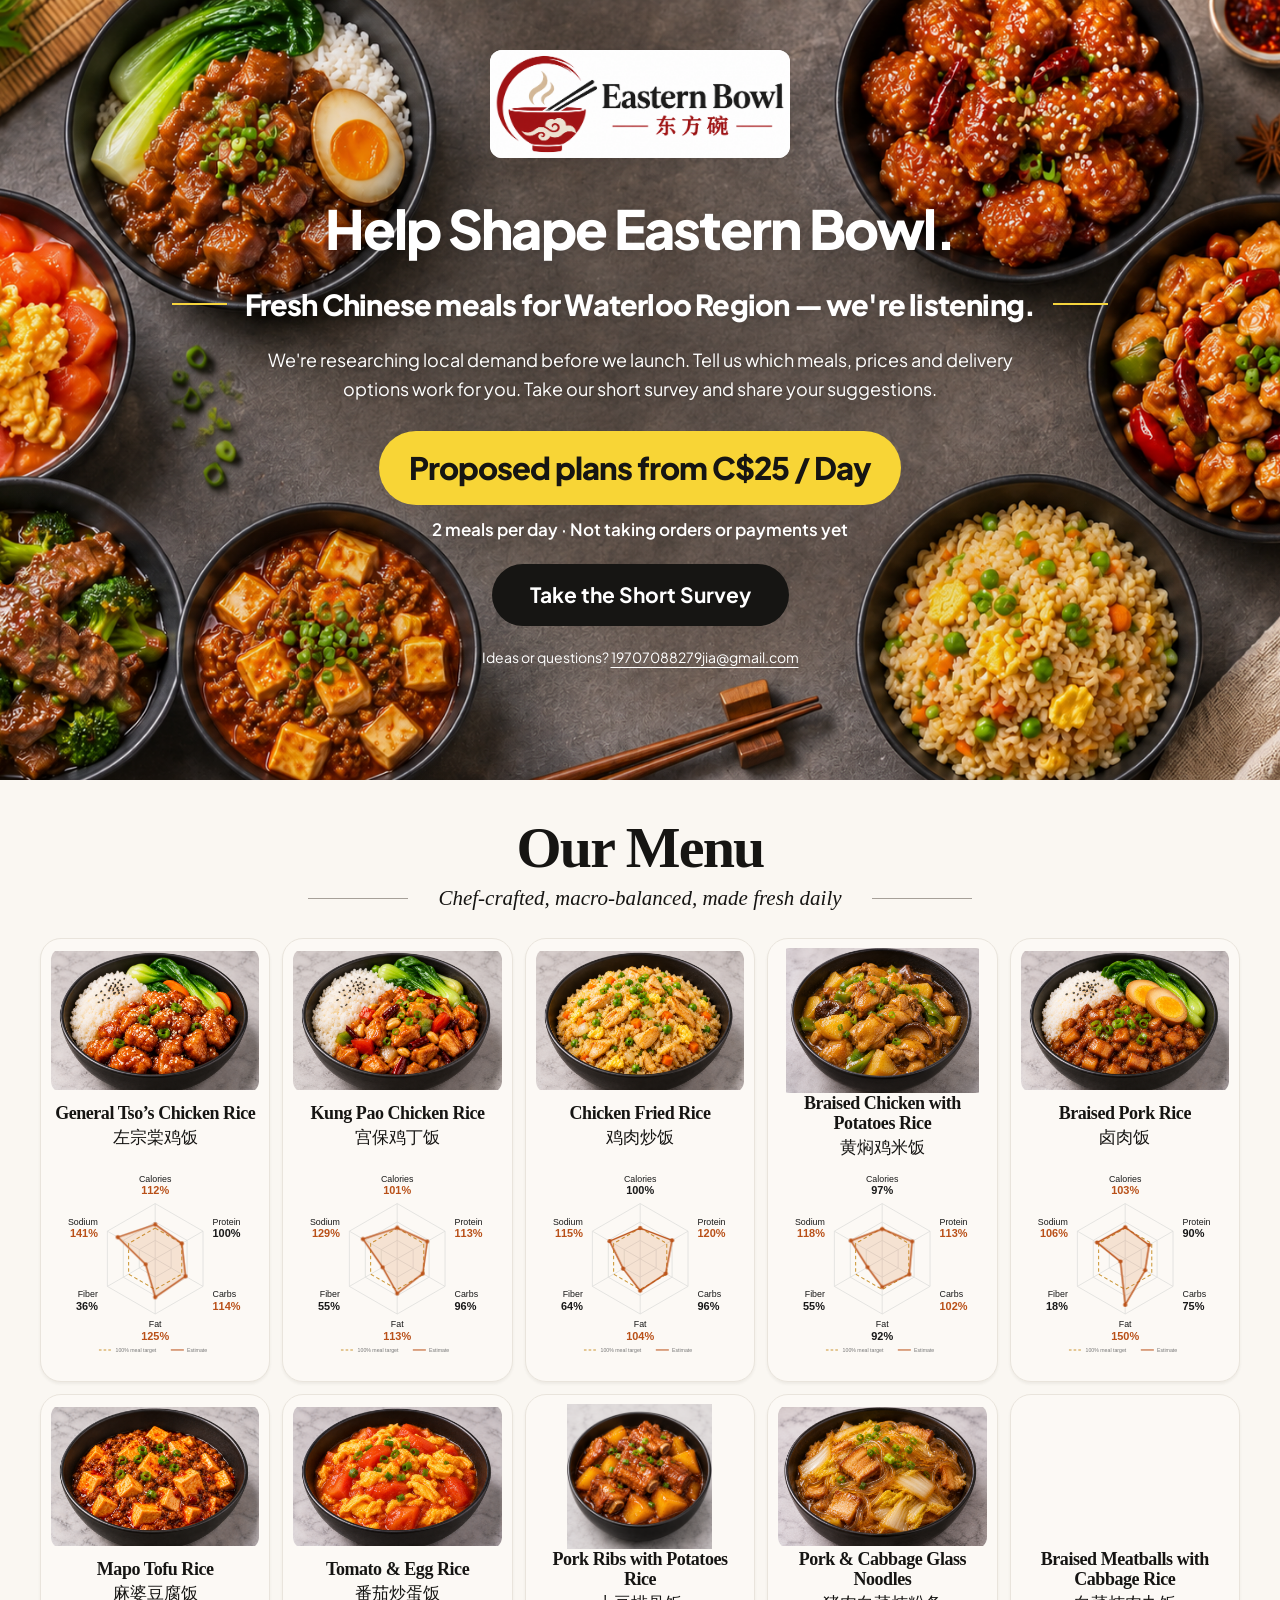
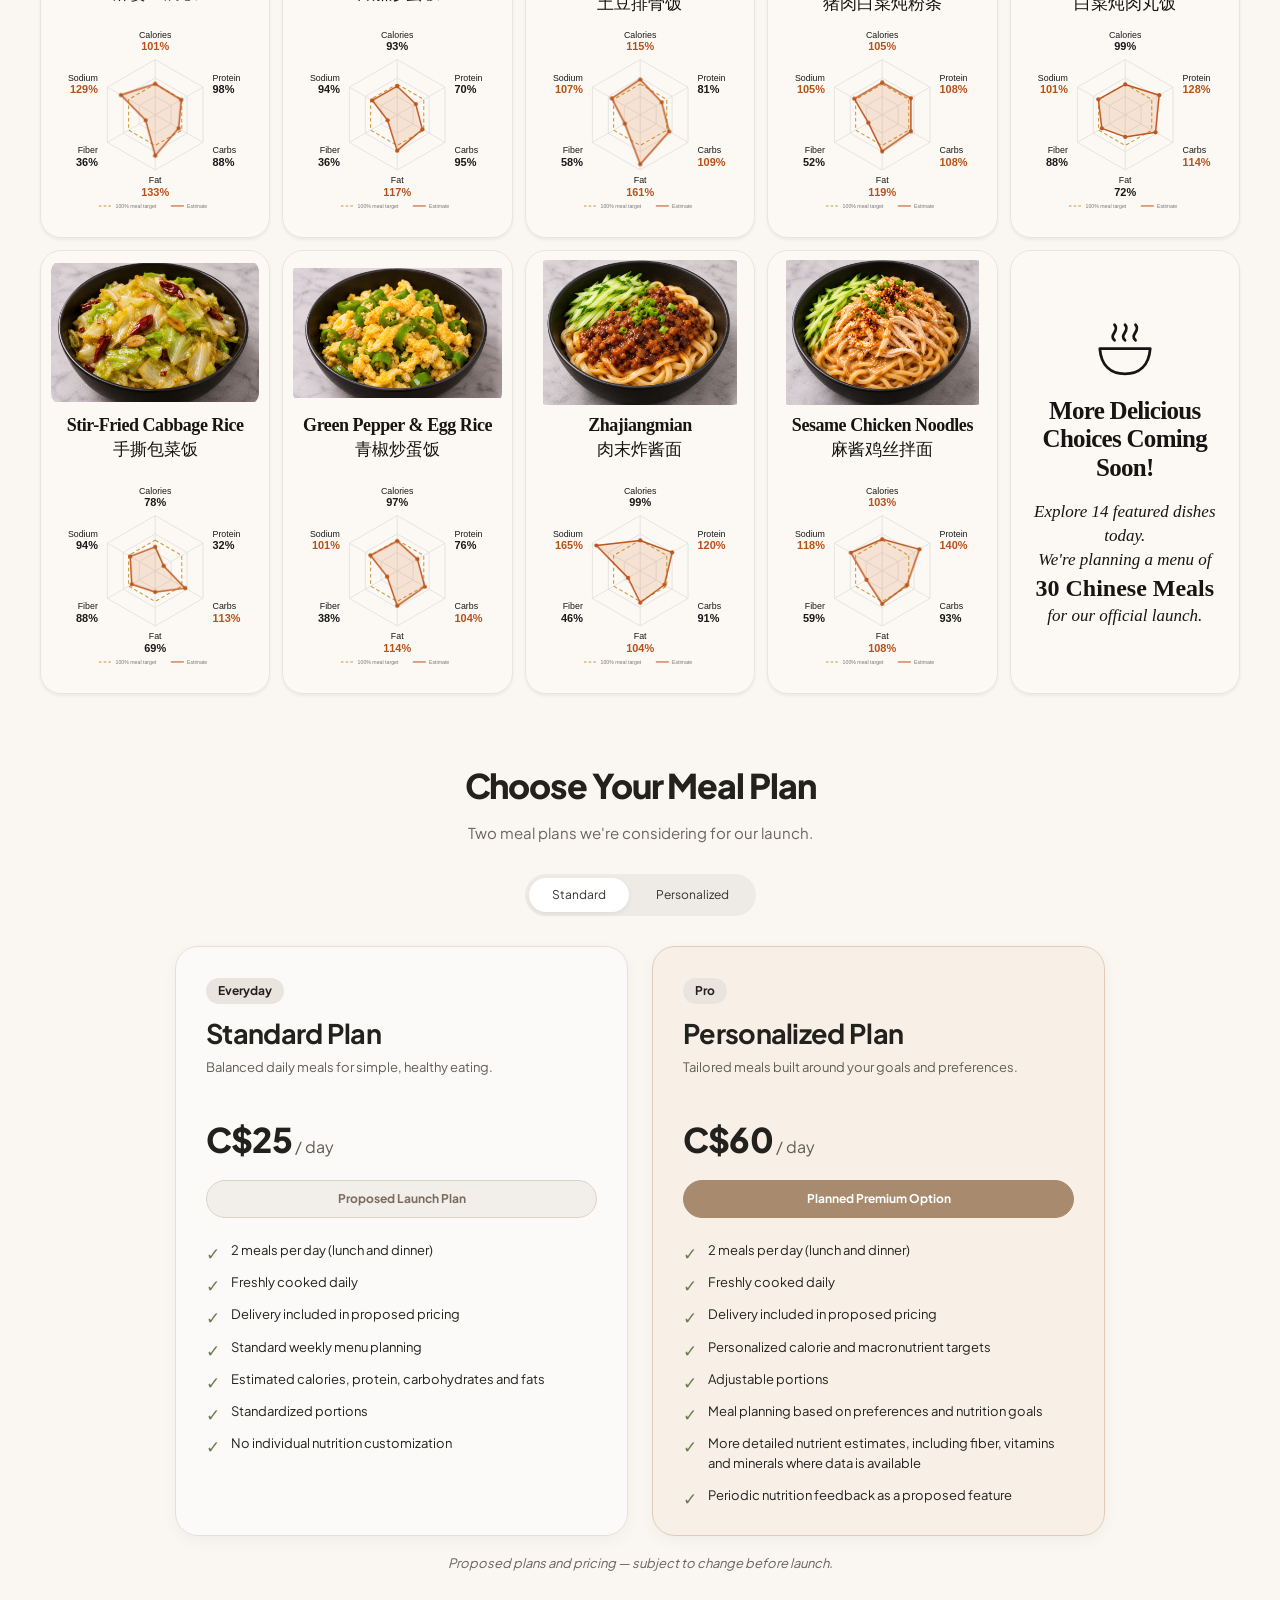
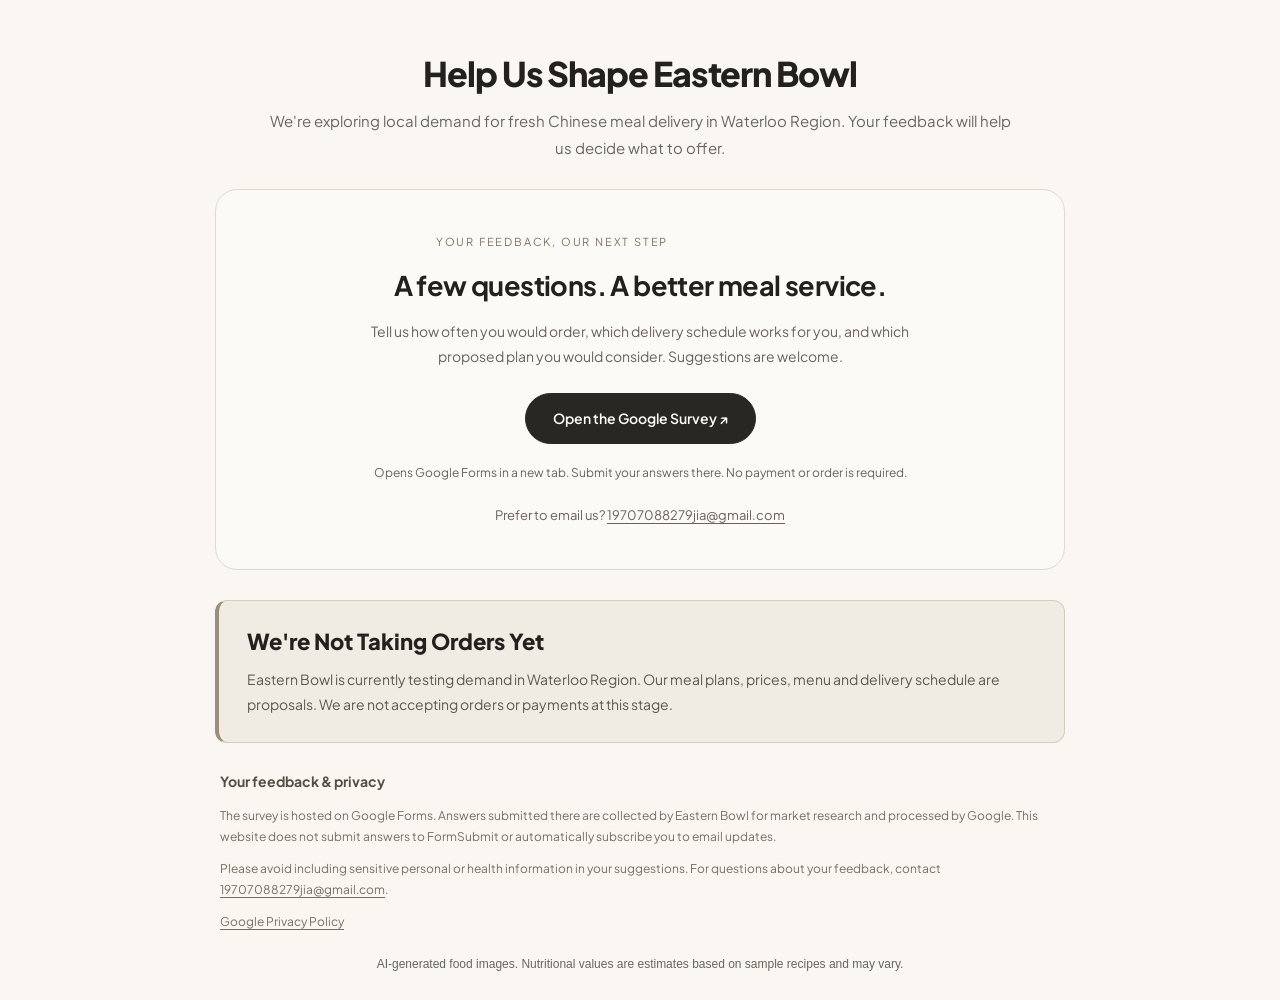
==== commit a9e6354f: "Replace FormSubmit survey with published Google Forms entry" ====
--- a/index.html
+++ b/index.html
@@ -1,6 +1,6 @@
 <!doctype html>
-<html lang="en"><head><meta charset="UTF-8"><meta name="viewport" content="width=device-width,initial-scale=1"><meta name="theme-color" content="#faf7f2"><meta name="description" content="Explore 14 Eastern Bowl Chinese dishes with original six-dimensional nutrition charts."><title>Our Menu | Eastern Bowl 东方碗</title><link rel="stylesheet" href="styles.css"><link rel="stylesheet" href="menu-page.css"><link rel="stylesheet" href="hero-menu.css"><script src="site-config.js" defer></script><script src="hero-menu.js" defer></script><script src="menu-page.js" defer></script><link rel="stylesheet" href="launch-survey.css?v=20261118-2"><script src="feedback-config.js?v=20261118-2" defer></script><script src="launch-survey.js?v=20261118-3" defer></script></head>
-<body><section class="hero" id="home"><img id="hero-photo" class="hero-photo" src="assets/reference/eastern-bowl-hero.png" alt="Chinese dishes arranged around a stone tabletop" fetchpriority="high"><div class="hero-shade"></div><div class="hero-content"><div class="hero-logo"><img data-logo src="assets/reference/eastern-bowl-logo-original.png" alt="Eastern Bowl · 东方碗"></div><h1 data-hero-copy="title">Help Shape Eastern Bowl.</h1><p class="hero-subtitle" data-hero-copy="subtitle">Fresh Chinese meals for Waterloo Region — we're listening.</p><p class="hero-description" data-hero-copy="description">We're researching local demand before we launch. Tell us which meals, prices and delivery options work for you. Take our short survey and share your suggestions.</p><div class="hero-offer"><p class="hero-price" data-hero-copy="price">Proposed plans from C$25 / Day</p><p class="hero-delivery" data-hero-copy="delivery">2 meals per day · Not taking orders or payments yet</p></div><button class="button hero-button" type="button" id="join-waitlist" data-hero-copy="cta">Take the Short Survey</button><p class="hero-contact">Ideas or questions? <a href="mailto:19707088279jia@gmail.com">19707088279jia@gmail.com</a></p></div></section><main class="menu-page" id="menu"><header class="menu-heading"><h1>Our Menu</h1><p><span>Chef-crafted, macro-balanced, made fresh daily</span></p></header><section class="dish-grid" aria-label="Eastern Bowl featured dishes">
+<html lang="en"><head><meta charset="UTF-8"><meta name="viewport" content="width=device-width,initial-scale=1"><meta name="theme-color" content="#faf7f2"><meta name="description" content="Explore 14 Eastern Bowl Chinese dishes with original six-dimensional nutrition charts."><title>Our Menu | Eastern Bowl 东方碗</title><link rel="stylesheet" href="styles.css"><link rel="stylesheet" href="menu-page.css"><link rel="stylesheet" href="hero-menu.css"><script src="site-config.js" defer></script><script src="hero-menu.js?v=google-survey-1" defer></script><script src="menu-page.js" defer></script><link rel="stylesheet" href="launch-survey.css?v=google-survey-1"></head>
+<body><section class="hero" id="home"><img id="hero-photo" class="hero-photo" src="assets/reference/eastern-bowl-hero.png" alt="Chinese dishes arranged around a stone tabletop" fetchpriority="high"><div class="hero-shade"></div><div class="hero-content"><div class="hero-logo"><img data-logo src="assets/reference/eastern-bowl-logo-original.png" alt="Eastern Bowl · 东方碗"></div><h1 data-hero-copy="title">Help Shape Eastern Bowl.</h1><p class="hero-subtitle" data-hero-copy="subtitle">Fresh Chinese meals for Waterloo Region — we're listening.</p><p class="hero-description" data-hero-copy="description">We're researching local demand before we launch. Tell us which meals, prices and delivery options work for you. Take our short survey and share your suggestions.</p><div class="hero-offer"><p class="hero-price" data-hero-copy="price">Proposed plans from C$25 / Day</p><p class="hero-delivery" data-hero-copy="delivery">2 meals per day · Not taking orders or payments yet</p></div><a class="button hero-button" id="join-waitlist" data-hero-copy="cta" href="https://docs.google.com/forms/d/e/1FAIpQLSf-hZORTwn1zD93jgFlsPuL0SmMyKl4eqZXEYbh0mqdc_8-6g/viewform" target="_blank" rel="noopener" aria-describedby="survey-new-tab">Take the Short Survey</a><span id="survey-new-tab" class="visually-hidden">Opens Google Forms in a new tab</span><p class="hero-contact">Ideas or questions? <a href="mailto:19707088279jia@gmail.com">19707088279jia@gmail.com</a></p></div></section><main class="menu-page" id="menu"><header class="menu-heading"><h1>Our Menu</h1><p><span>Chef-crafted, macro-balanced, made fresh daily</span></p></header><section class="dish-grid" aria-label="Eastern Bowl featured dishes">
 <article class="dish-card" aria-labelledby="dish-01" data-dish="01">
  <div class="food-frame"><img class="food-image" src="assets/menu/01/food.png" width="1536" height="1024" alt="左宗棠鸡饭 / General Tso’s Chicken Rice" decoding="async"></div>
  <header class="dish-title"><h2 id="dish-01">General Tso’s Chicken Rice</h2><p lang="zh-CN">左宗棠鸡饭</p></header>
@@ -72,4 +72,4 @@
  <a class="radar-frame" href="assets/menu/14/radar.png" target="_blank" rel="noopener" aria-label="View full-size nutrition chart for Sesame Chicken Noodles"><svg class="nutrition-radar" viewBox="0 0 400 350" role="img" aria-labelledby="radar-title-14" data-values="103,140,93,108,59,118"><title id="radar-title-14">Sesame Chicken Noodles: Calories 103%, Protein 140%, Carbs 93%, Fat 108%, Fiber 59%, Sodium 118%. Percent of single-meal target; outer grid 180%. Sodium target is an upper limit. Open original PNG for source details.</title><g class="radar-grid" fill="none" stroke="#dededc" stroke-width="1.5"><polygon points="200.000,129.667 230.600,147.333 230.600,182.667 200.000,200.333 169.400,182.667 169.400,147.333"/><polygon points="200.000,94.333 261.199,129.667 261.199,200.333 200.000,235.667 138.801,200.333 138.801,129.667"/><polygon points="200.000,59.000 291.799,112.000 291.799,218.000 200.000,271.000 108.201,218.000 108.201,112.000"/><path d="M 200 165 L 200.000 59.000"/><path d="M 200 165 L 291.799 112.000"/><path d="M 200 165 L 291.799 218.000"/><path d="M 200 165 L 200.000 271.000"/><path d="M 200 165 L 108.201 218.000"/><path d="M 200 165 L 108.201 112.000"/></g><polygon class="radar-target" points="200.000,106.111 250.999,135.556 250.999,194.444 200.000,223.889 149.001,194.444 149.001,135.556" fill="none" stroke="#cb9635" stroke-width="2" stroke-dasharray="7 5"/><g class="radar-data"><polygon points="200.000,104.344 271.399,123.778 247.429,192.383 200.000,228.600 169.910,182.372 139.821,130.256" fill="#d77b39" fill-opacity=".18" stroke="#bd551c" stroke-width="2.8" stroke-linejoin="round"/><circle cx="200.000" cy="104.344" r="4" fill="#bd551c"/><circle cx="271.399" cy="123.778" r="4" fill="#bd551c"/><circle cx="247.429" cy="192.383" r="4" fill="#bd551c"/><circle cx="200.000" cy="228.600" r="4" fill="#bd551c"/><circle cx="169.910" cy="182.372" r="4" fill="#bd551c"/><circle cx="139.821" cy="130.256" r="4" fill="#bd551c"/></g><g class="radar-labels" fill="#191919" font-family="Arial,sans-serif"><text x="200" y="17" text-anchor="middle" font-size="17">Calories</text><text x="200" y="41" text-anchor="middle" font-size="21" font-weight="700" fill="#b95018">103%</text><text x="310" y="100" text-anchor="start" font-size="17">Protein</text><text x="310" y="124" text-anchor="start" font-size="21" font-weight="700" fill="#b95018">140%</text><text x="310" y="239" text-anchor="start" font-size="17">Carbs</text><text x="310" y="263" text-anchor="start" font-size="21" font-weight="700" fill="#191919">93%</text><text x="200" y="296" text-anchor="middle" font-size="17">Fat</text><text x="200" y="320" text-anchor="middle" font-size="21" font-weight="700" fill="#b95018">108%</text><text x="90" y="239" text-anchor="end" font-size="17">Fiber</text><text x="90" y="263" text-anchor="end" font-size="21" font-weight="700" fill="#191919">59%</text><text x="90" y="100" text-anchor="end" font-size="17">Sodium</text><text x="90" y="124" text-anchor="end" font-size="21" font-weight="700" fill="#b95018">118%</text></g><g class="radar-legend" font-family="Arial,sans-serif" font-size="10" fill="#777"><path d="M 92 340 H 118" stroke="#cb9635" stroke-width="2" stroke-dasharray="5 4"/><text x="124" y="343">100% meal target</text><path d="M 230 340 H 255" stroke="#bd551c" stroke-width="2"/><text x="261" y="343">Estimate</text></g></svg></a>
 </article>
 <article class="dish-card coming-soon" aria-labelledby="coming-soon-title"><svg class="bowl-icon" viewBox="0 0 100 90" fill="none" aria-hidden="true"><path d="M14 43h72c-2 25-16 36-36 36S16 68 14 43Z" stroke="currentColor" stroke-width="4" stroke-linejoin="round"/><path d="M35 31c-9-8 8-13 0-22M50 31c-9-8 8-13 0-22M65 31c-9-8 8-13 0-22" stroke="currentColor" stroke-width="4" stroke-linecap="round"/></svg><h2 id="coming-soon-title">More Delicious<br>Choices Coming Soon!</h2><p>Explore 14 featured dishes today.<br>We're planning a menu of<br><strong>30 Chinese Meals</strong><br>for our official launch.</p></article></section><section class="launch-section plans-section-new" id="meal-plans" aria-labelledby="plans-title"><header class="launch-heading"><h2 id="plans-title">Choose Your Meal Plan</h2><p>Two meal plans we're considering for our launch.</p></header><div class="plan-jump" aria-label="Explore proposed plans"><a href="#standard-plan">Standard</a><a href="#personalized-plan">Personalized</a></div><div class="plan-cards"><article class="meal-plan-card standard" id="standard-plan"><span class="plan-tag">Everyday</span><h3>Standard Plan</h3><p class="plan-description">Balanced daily meals for simple, healthy eating.</p><p class="card-price">C$25<span> / day</span></p><p class="plan-status">Proposed Launch Plan</p><ul><li>2 meals per day (lunch and dinner)</li><li>Freshly cooked daily</li><li>Delivery included in proposed pricing</li><li>Standard weekly menu planning</li><li>Estimated calories, protein, carbohydrates and fats</li><li>Standardized portions</li><li>No individual nutrition customization</li></ul></article><article class="meal-plan-card personalized" id="personalized-plan"><span class="plan-tag">Pro</span><h3>Personalized Plan</h3><p class="plan-description">Tailored meals built around your goals and preferences.</p><p class="card-price">C$60<span> / day</span></p><p class="plan-status">Planned Premium Option</p><ul><li>2 meals per day (lunch and dinner)</li><li>Freshly cooked daily</li><li>Delivery included in proposed pricing</li><li>Personalized calorie and macronutrient targets</li><li>Adjustable portions</li><li>Meal planning based on preferences and nutrition goals</li><li>More detailed nutrient estimates, including fiber, vitamins and minerals where data is available</li><li>Periodic nutrition feedback as a proposed feature</li></ul></article></div><p class="pricing-caveat">Proposed plans and pricing — subject to change before launch.</p></section>
-<section class="launch-section survey-section" id="feedback" aria-labelledby="feedback-title"><header class="launch-heading"><h2 id="feedback-title">Help Us Shape Eastern Bowl</h2><p>We're exploring local demand for fresh Chinese meal delivery in Waterloo Region. Your feedback will help us decide what to offer.</p></header><p class="survey-availability" id="survey-availability" role="status">Your feedback is sent through FormSubmit. If it cannot connect, your answers will stay here.</p><form id="feedback-form" method="post" aria-describedby="survey-privacy"><fieldset><legend><span class="question-number">Question 1</span>How many days a week would you order?</legend><div class="survey-options"><label class="survey-option"><input type="radio" name="order_days" value="1-2" required><span>1–2 days</span></label><label class="survey-option"><input type="radio" name="order_days" value="3-4" required><span>3–4 days</span></label><label class="survey-option"><input type="radio" name="order_days" value="5-plus" required><span>5 or more days</span></label><label class="survey-option"><input type="radio" name="order_days" value="unsure" required><span>Not sure yet</span></label></div></fieldset><fieldset><legend><span class="question-number">Question 2</span>Which delivery schedule would you prefer?</legend><div class="survey-options"><label class="survey-option"><input type="radio" name="delivery_schedule" value="daily" required><span>Fresh delivery every day</span></label><label class="survey-option"><input type="radio" name="delivery_schedule" value="twice-weekly" required><span>Two deliveries per week</span></label><label class="survey-option"><input type="radio" name="delivery_schedule" value="either" required><span>Either works for me</span></label></div></fieldset><fieldset><legend><span class="question-number">Question 3</span>Which meal plan would you consider purchasing?</legend><div class="survey-options"><label class="survey-option"><input type="radio" name="meal_plan" value="standard" required><span>Standard — C$25/day</span></label><label class="survey-option"><input type="radio" name="meal_plan" value="personalized" required><span>Personalized — C$60/day</span></label><label class="survey-option"><input type="radio" name="meal_plan" value="either" required><span>Either plan</span></label><label class="survey-option"><input type="radio" name="meal_plan" value="too-expensive" required><span>Interested, but the prices are too high</span></label><label class="survey-option"><input type="radio" name="meal_plan" value="neither" required><span>Neither / Not interested</span></label></div></fieldset><div class="suggestions"><label for="feedback-suggestions">Any suggestions? <span>(optional)</span></label><textarea id="feedback-suggestions" name="suggestions" maxlength="2000" rows="4" placeholder="Dishes you would love, delivery preferences, or anything we could improve…"></textarea></div><section class="email-signup" id="launch-updates" aria-labelledby="signup-title"><h3 id="signup-title">Want to hear when we launch?</h3><label for="feedback-email">Email address <span>(optional)</span></label><input id="feedback-email" type="email" name="email" autocomplete="email" maxlength="254" placeholder="you@example.com" aria-describedby="email-help"><label class="email-consent"><input type="checkbox" id="email-consent" name="email_consent"><span>I agree to receive Eastern Bowl launch updates by email. I can unsubscribe at any time.</span></label><p id="email-help">You can submit the survey without an email. We only collect your email for launch updates if you select the consent box.</p></section><div class="survey-honeypot" aria-hidden="true"><label for="survey-website">Leave this field empty</label><input id="survey-website" name="_gotcha" type="text" tabindex="-1" autocomplete="off"></div><button class="feedback-submit" type="submit" disabled>Submit Feedback</button><p id="feedback-status" role="status" aria-live="polite" tabindex="-1"></p><noscript>JavaScript is required to submit this survey. No answers have been sent.</noscript></form><aside class="demand-notice" aria-labelledby="demand-title"><h3 id="demand-title">We're Not Taking Orders Yet</h3><p>Eastern Bowl is currently testing demand in Waterloo Region. Our meal plans, prices, menu and delivery schedule are proposals. We are not accepting orders or payments at this stage.</p></aside><section class="survey-privacy" id="survey-privacy" aria-labelledby="privacy-title"><h3 id="privacy-title">Your feedback &amp; privacy</h3><p>Your answers, optional suggestions, submission time and advertising source parameters are sent through FormSubmit to Eastern Bowl for demand research. Your email and launch-update consent are recorded separately; email is optional and is sent only with your consent. Feedback does not place an order or authorize payment.</p><p>Source parameters may include UTM campaign tags and advertising click IDs in this page's address. We do not send unrelated URL parameters or your full browsing history. No survey answers or email addresses are saved in this browser. For questions, suggestions, data deletion or to withdraw email consent, contact <a href="mailto:19707088279jia@gmail.com">19707088279jia@gmail.com</a>.</p><p>FormSubmit processes submissions under its <a href="https://formsubmit.co/privacy.pdf" target="_blank" rel="noopener">privacy policy</a>.</p></section></section><footer class="menu-disclaimer">AI-generated food images. Nutritional values are estimates based on sample recipes and may vary.</footer></main></body></html>+<section class="launch-section survey-section" id="feedback" aria-labelledby="feedback-title"><header class="launch-heading"><h2 id="feedback-title">Help Us Shape Eastern Bowl</h2><p>We're exploring local demand for fresh Chinese meal delivery in Waterloo Region. Your feedback will help us decide what to offer.</p></header><div class="google-survey-card"><p class="survey-kicker">YOUR FEEDBACK, OUR NEXT STEP</p><h3>A few questions. A better meal service.</h3><p>Tell us how often you would order, which delivery schedule works for you, and which proposed plan you would consider. Suggestions are welcome.</p><a class="feedback-submit google-survey-link" href="https://docs.google.com/forms/d/e/1FAIpQLSf-hZORTwn1zD93jgFlsPuL0SmMyKl4eqZXEYbh0mqdc_8-6g/viewform" target="_blank" rel="noopener">Open the Google Survey <span aria-hidden="true">↗</span></a><p class="survey-link-note">Opens Google Forms in a new tab. Submit your answers there. No payment or order is required.</p><p class="survey-contact">Prefer to email us? <a href="mailto:19707088279jia@gmail.com">19707088279jia@gmail.com</a></p></div><aside class="demand-notice" aria-labelledby="demand-title"><h3 id="demand-title">We're Not Taking Orders Yet</h3><p>Eastern Bowl is currently testing demand in Waterloo Region. Our meal plans, prices, menu and delivery schedule are proposals. We are not accepting orders or payments at this stage.</p></aside><section class="survey-privacy" id="survey-privacy" aria-labelledby="privacy-title"><h3 id="privacy-title">Your feedback &amp; privacy</h3><p>The survey is hosted on Google Forms. Answers submitted there are collected by Eastern Bowl for market research and processed by Google. This website does not submit answers to FormSubmit or automatically subscribe you to email updates.</p><p>Please avoid including sensitive personal or health information in your suggestions. For questions about your feedback, contact <a href="mailto:19707088279jia@gmail.com">19707088279jia@gmail.com</a>.</p><p><a href="https://policies.google.com/privacy" target="_blank" rel="noopener">Google Privacy Policy</a></p></section></section><footer class="menu-disclaimer">AI-generated food images. Nutritional values are estimates based on sample recipes and may vary.</footer></main></body></html>
--- a/launch-survey.css
+++ b/launch-survey.css
@@ -32,3 +32,5 @@
 @media(max-width:700px){.plan-cards{grid-template-columns:1fr;gap:20px}.meal-plan-card{padding:25px}.plan-description{min-height:0}.hero-contact{font-size:12px}.meal-plan-card h3{font-size:26px}}
 
 .feedback-backup{border-top:1px solid #ddd5ca;padding-top:18px;font-size:13px;line-height:1.7;overflow-wrap:anywhere}.feedback-backup p{margin:0 0 10px}.feedback-backup button,.feedback-backup a{display:inline-block;border:1px solid #d5ccbf;border-radius:8px;padding:9px 13px;background:#f5f0e8;color:#403b34;font:inherit;cursor:pointer;text-decoration:none;margin:0 6px 10px 0}.feedback-backup .backup-help{font-size:12px;color:#766b5d}.feedback-backup textarea{width:100%;min-height:180px;font:inherit}
+
+.google-survey-card{padding:42px 36px;border:1px solid #dfd9d0;border-radius:22px;background:#fcfaf7;text-align:center}.google-survey-card .survey-kicker{font-size:11px;letter-spacing:1.8px;color:#817363;margin:0 0 16px}.google-survey-card h3{font-size:27px;line-height:1.35;letter-spacing:-.6px;margin:0 0 15px}.google-survey-card>p{font-size:14px;line-height:1.8;color:#6a6259;max-width:600px;margin:0 auto 24px}.google-survey-link{display:inline-block;text-decoration:none;margin:0 0 18px}.google-survey-card .survey-link-note{font-size:12px;margin-bottom:20px}.google-survey-card .survey-contact{font-size:13px;margin-bottom:0;overflow-wrap:anywhere}.survey-contact a{text-decoration:underline;text-underline-offset:3px}.hero-button{text-decoration:none}@media(max-width:600px){.google-survey-card{padding:30px 20px}.google-survey-card h3{font-size:23px}}
